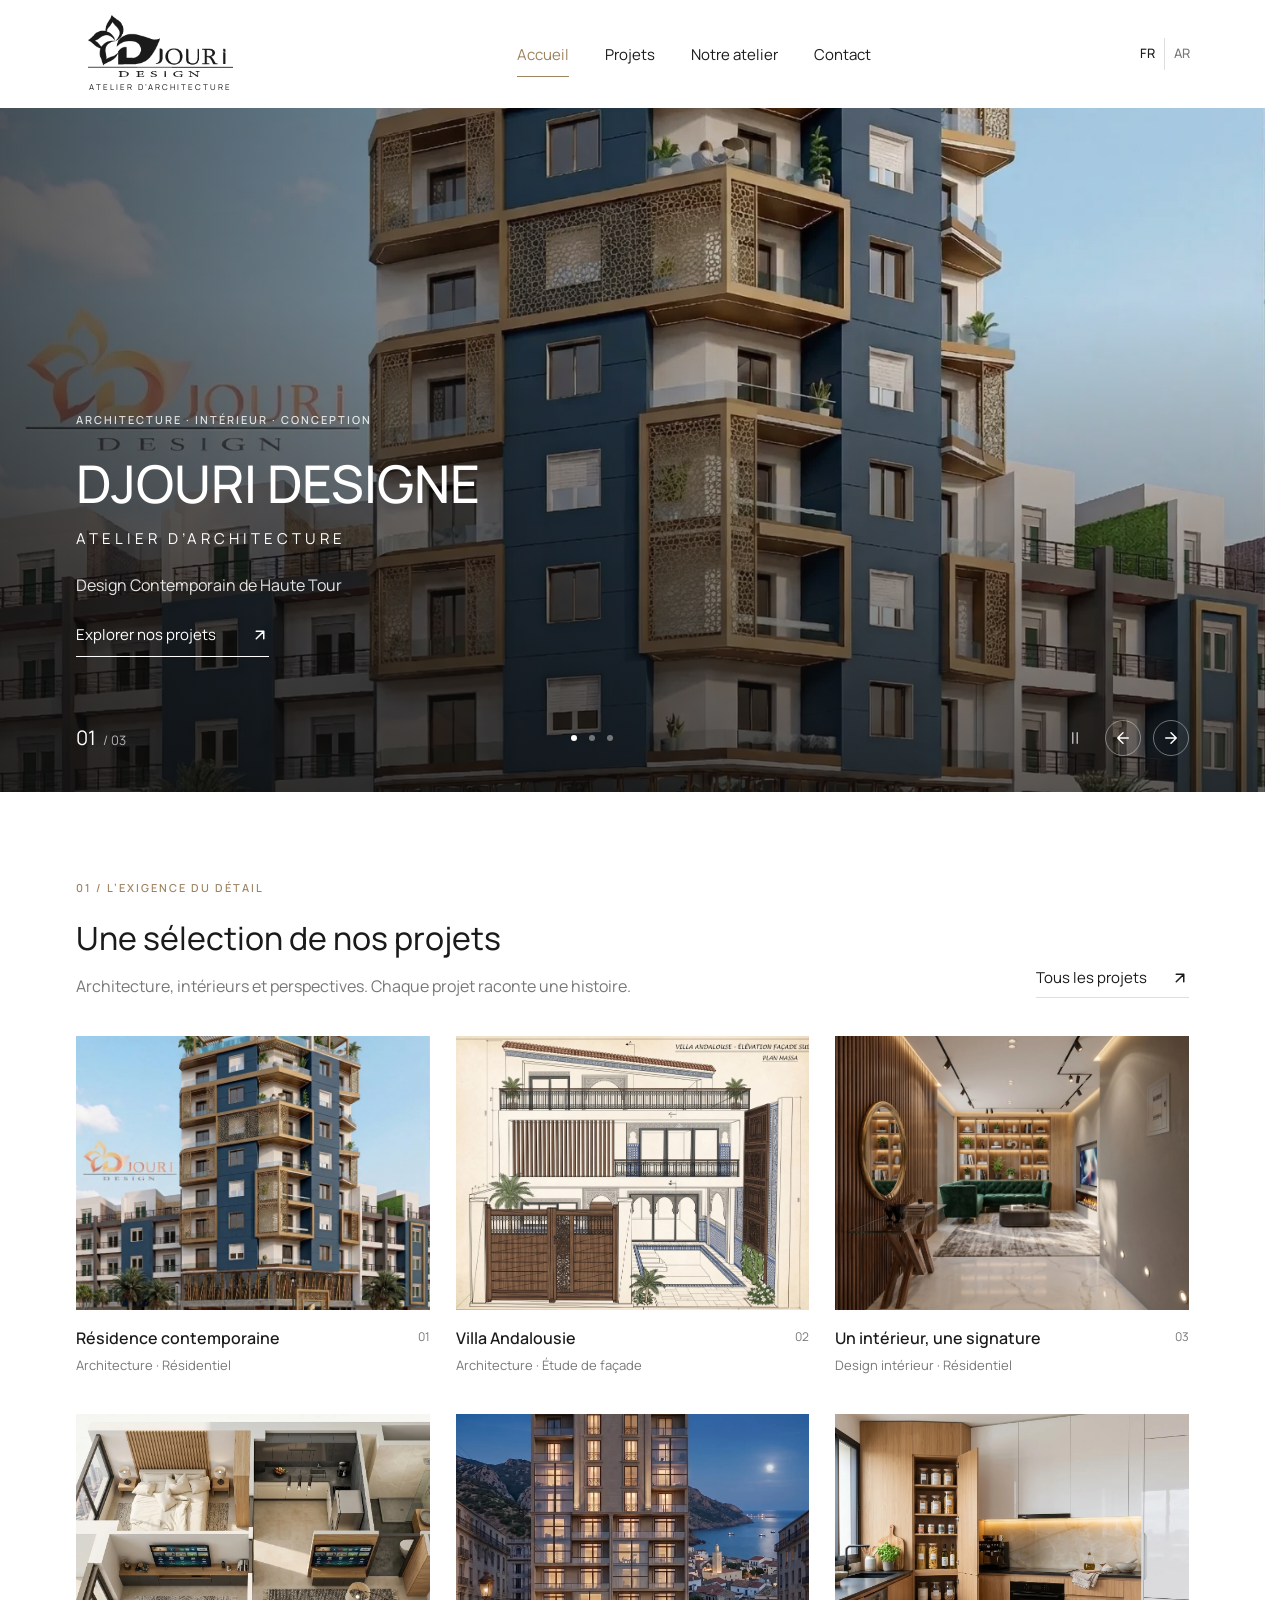
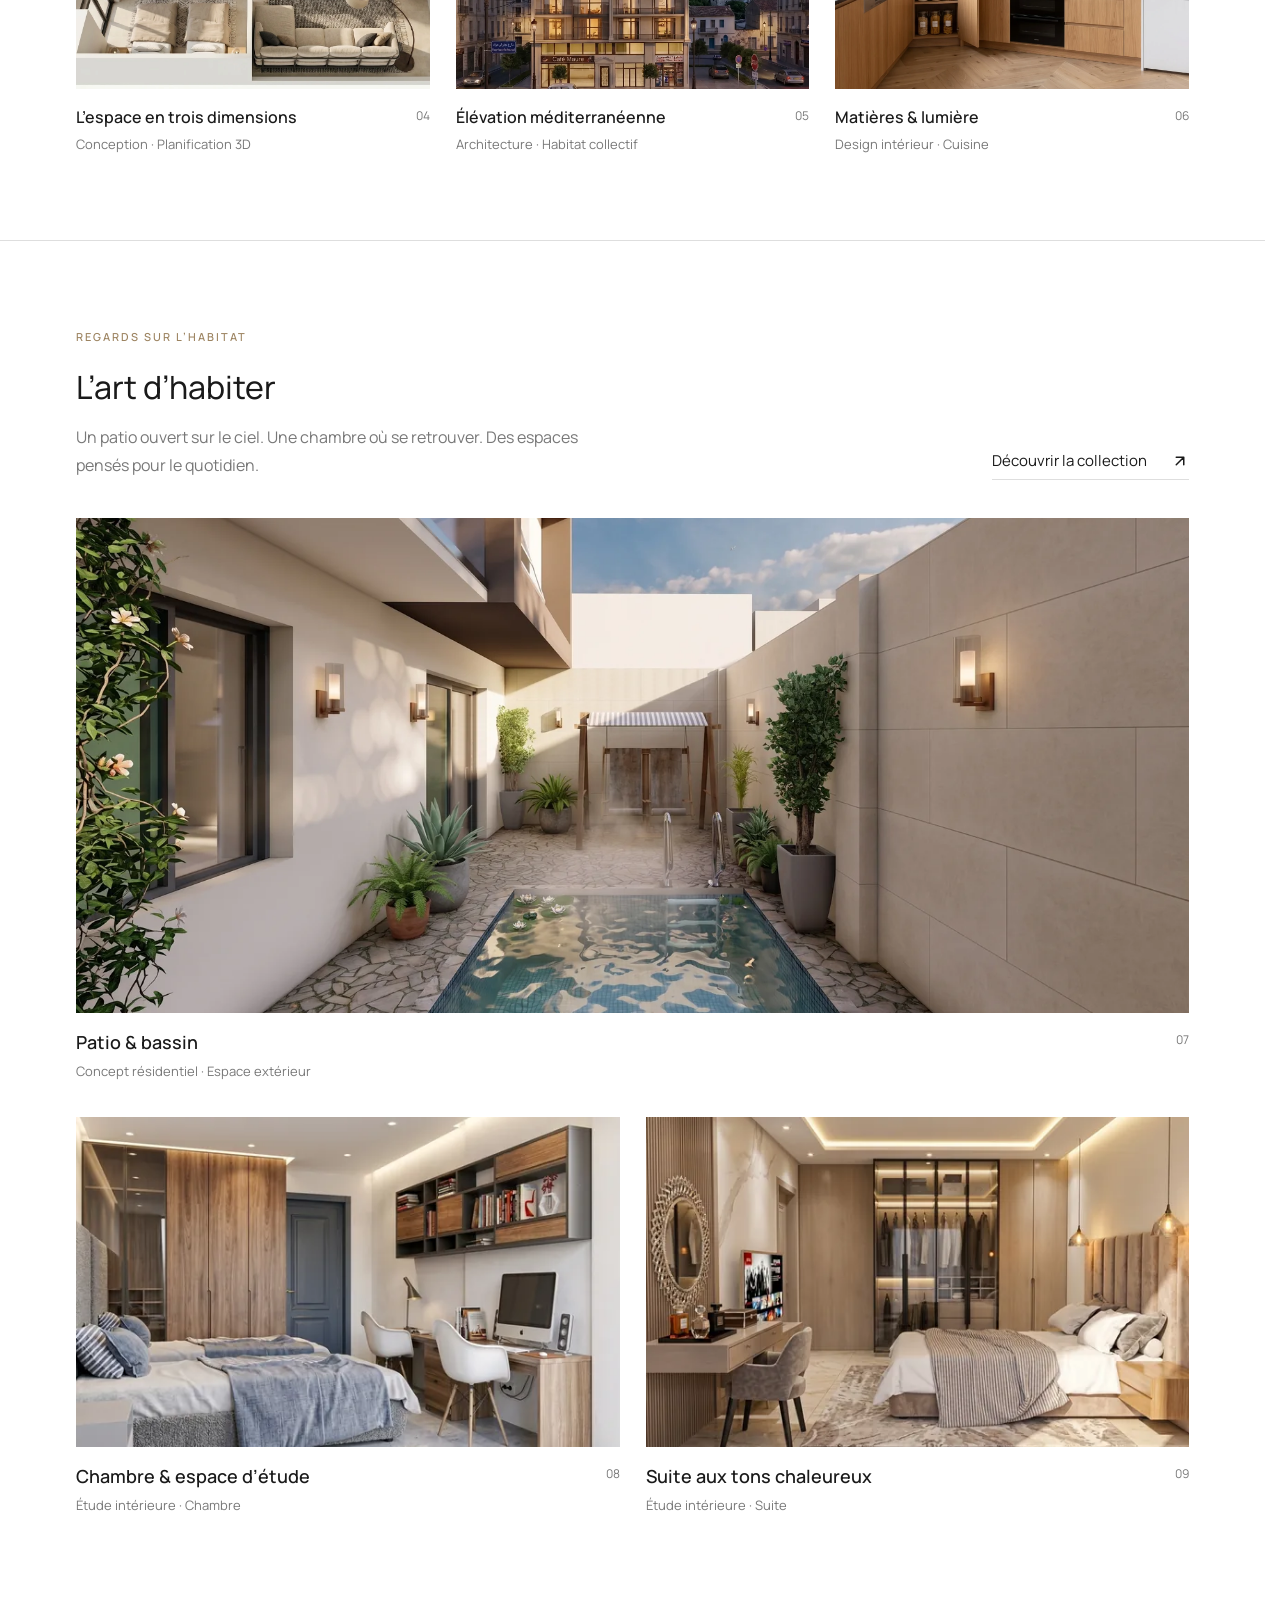
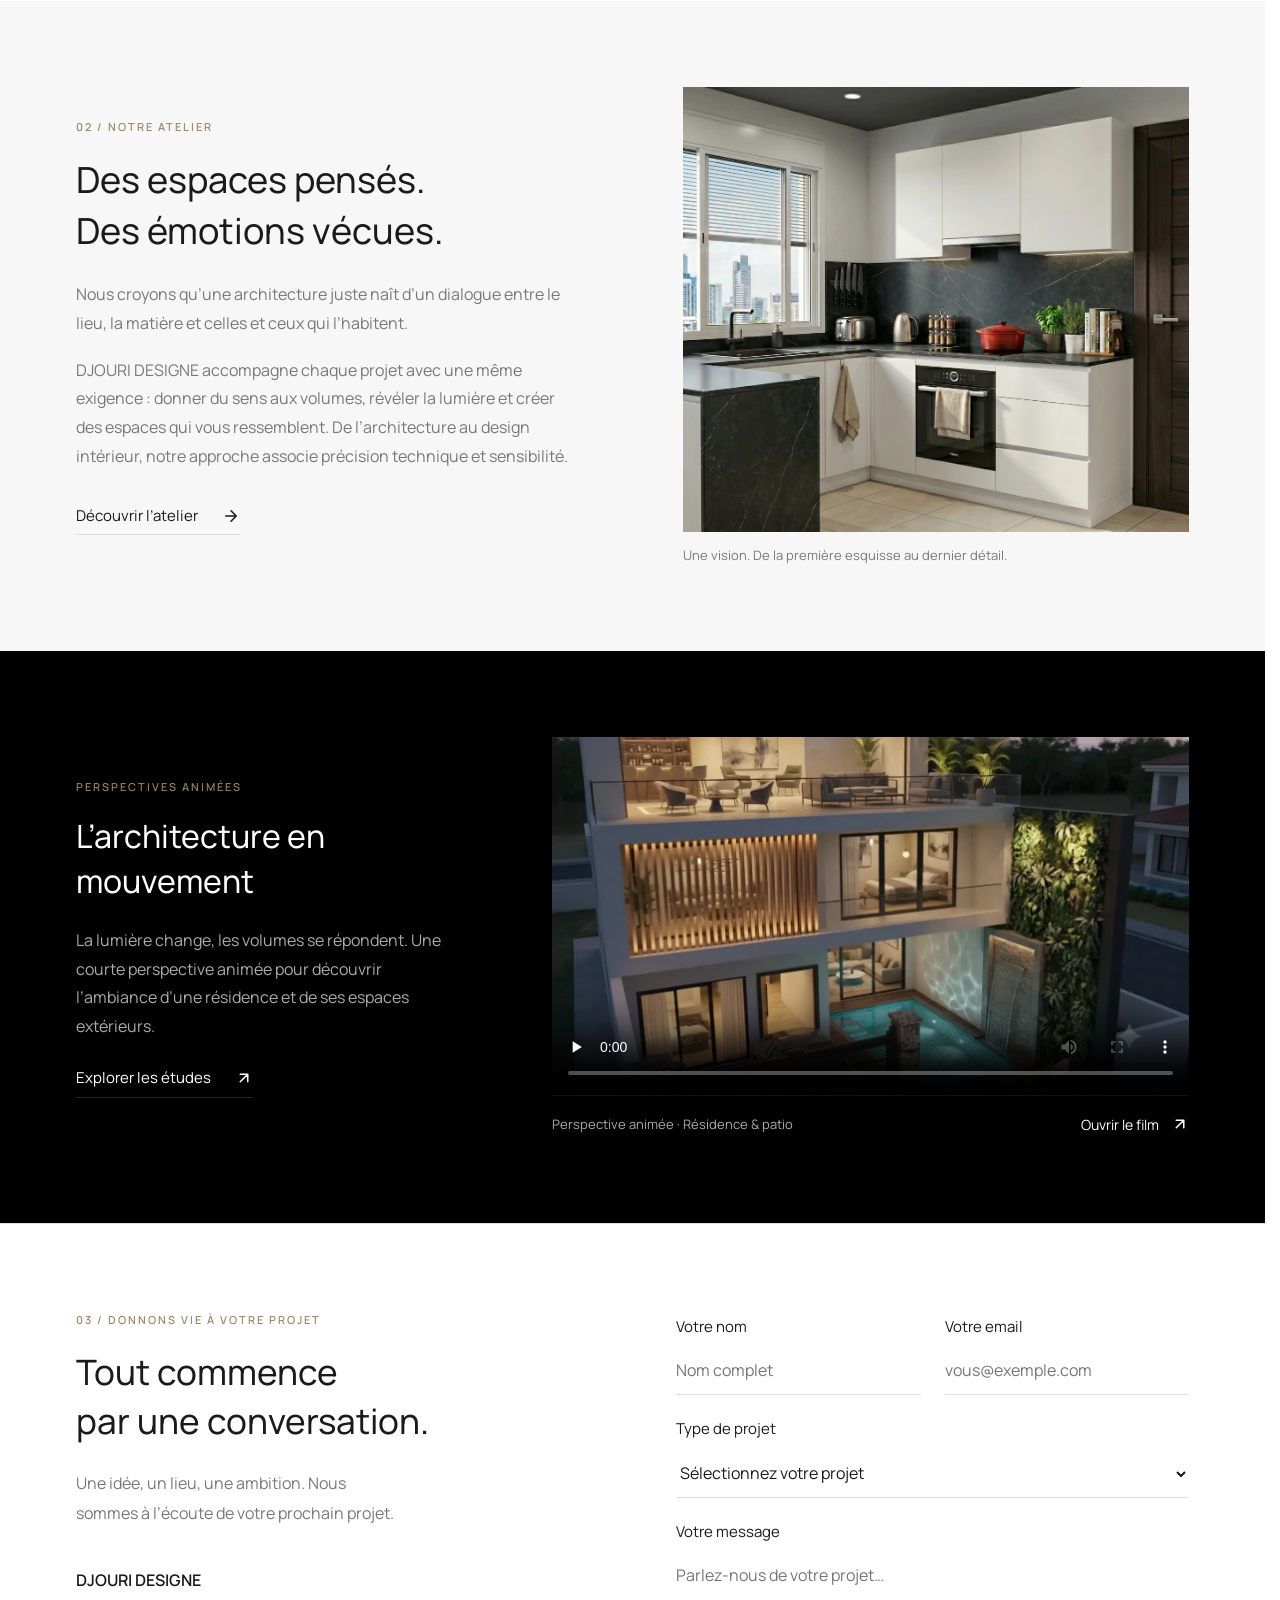
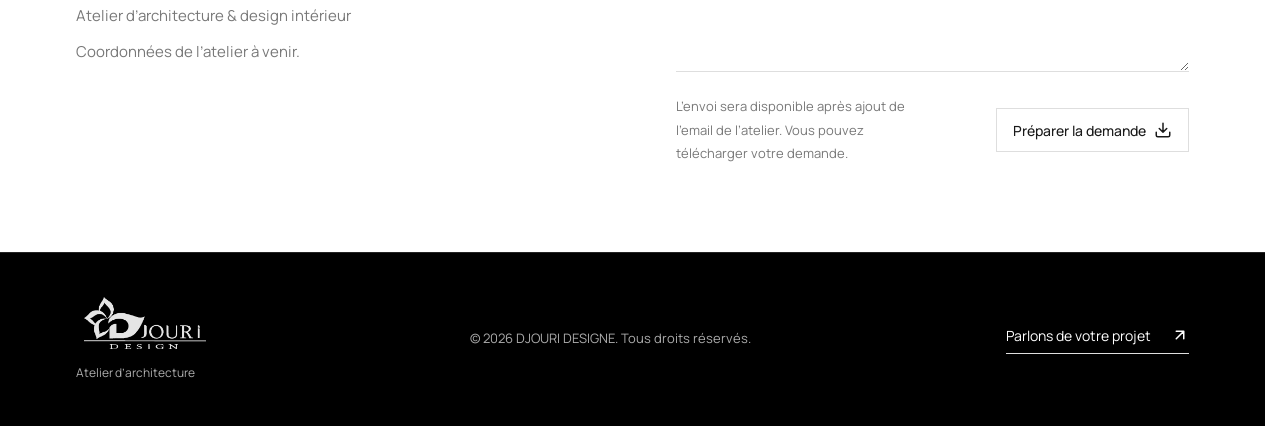
==== index.html @ 2ca0b98c "latest" ====
<!doctype html>
<html lang="fr" dir="ltr">
<head>
  <meta charset="utf-8">
  <meta name="viewport" content="width=device-width, initial-scale=1">
  <title data-fr="Architecture &amp; design intérieur — DJOURI DESIGNE" data-ar="العمارة والتصميم الداخلي — DJOURI DESIGNE">Architecture &amp; design intérieur — DJOURI DESIGNE</title>
  <meta name="description" content="DJOURI DESIGNE, atelier d’architecture et de design intérieur. Découvrez nos projets et notre vision de l’espace." data-content-fr="DJOURI DESIGNE, atelier d’architecture et de design intérieur. Découvrez nos projets et notre vision de l’espace." data-content-ar="مكتب ديجوري ديزاين للهندسة المعمارية والتصميم الداخلي. اكتشف مشاريعنا ورؤيتنا.">
  <meta property="og:site_name" content="DJOURI DESIGNE">
  <meta property="og:type" content="website">
  <meta property="og:title" content="Architecture &amp; design intérieur — DJOURI DESIGNE" data-content-fr="Architecture &amp; design intérieur — DJOURI DESIGNE" data-content-ar="العمارة والتصميم الداخلي — DJOURI DESIGNE">
  <meta property="og:description" content="DJOURI DESIGNE, atelier d’architecture et de design intérieur. Découvrez nos projets et notre vision de l’espace." data-content-fr="DJOURI DESIGNE, atelier d’architecture et de design intérieur. Découvrez nos projets et notre vision de l’espace." data-content-ar="مكتب ديجوري ديزاين للهندسة المعمارية والتصميم الداخلي. اكتشف مشاريعنا ورؤيتنا.">
  <meta name="twitter:card" content="summary_large_image">
  <meta name="twitter:title" content="Architecture &amp; design intérieur — DJOURI DESIGNE" data-content-fr="Architecture &amp; design intérieur — DJOURI DESIGNE" data-content-ar="العمارة والتصميم الداخلي — DJOURI DESIGNE">
  <meta name="twitter:description" content="DJOURI DESIGNE, atelier d’architecture et de design intérieur. Découvrez nos projets et notre vision de l’espace." data-content-fr="DJOURI DESIGNE, atelier d’architecture et de design intérieur. Découvrez nos projets et notre vision de l’espace." data-content-ar="مكتب ديجوري ديزاين للهندسة المعمارية والتصميم الداخلي. اكتشف مشاريعنا ورؤيتنا.">
  <link rel="icon" href="./assets/favicon.png" type="image/png">
  <link rel="stylesheet" href="https://fonts.googleapis.com/css2?family=Manrope:wght@400;450;500;550;600;650;700&amp;family=Noto+Sans+Arabic:wght@400;500;600&amp;display=swap">
  <link rel="stylesheet" href="./styles.css">
  <script src="./script.js" defer></script>
</head>
<body>
  <div class="site-shell">
    <a class="skip-link" href="#main"><span data-fr="Aller au contenu" data-ar="انتقل إلى المحتوى">Aller au contenu</span></a>
    <header class="site-header">
      <a class="brand" data-site-link href="./?lang=fr" aria-label="DJOURI DESIGNE">
        <img src="./assets/logo.png" alt="DJOURI DESIGNE" width="164" height="62">
        <span>ATELIER D’ARCHITECTURE</span>
      </a>
      <nav id="main-nav" class="main-nav" aria-label="Navigation principale" data-aria-label-fr="Navigation principale" data-aria-label-ar="التنقل الرئيسي">
        <a data-site-link href="./?lang=fr" aria-current="page" data-status="active"><span data-fr="Accueil" data-ar="الرئيسية">Accueil</span></a>
        <a data-site-link href="./projets/?lang=fr"><span data-fr="Projets" data-ar="المشاريع">Projets</span></a>
        <a data-site-link href="./atelier/?lang=fr"><span data-fr="Notre atelier" data-ar="مكتبنا">Notre atelier</span></a>
        <a data-site-link href="./contact/?lang=fr"><span data-fr="Contact" data-ar="اتصل بنا">Contact</span></a>
      </nav>
      <div class="header-actions">
        <div class="language-switch" aria-label="Langue" data-aria-label-fr="Langue" data-aria-label-ar="اللغة">
          <button class="language active" type="button" data-language="fr" aria-pressed="true" lang="fr">FR</button>
          <button class="language" type="button" data-language="ar" aria-pressed="false" lang="ar">AR</button>
        </div>
        <button class="mobile-menu icon-button" type="button" aria-controls="main-nav" aria-expanded="false" aria-label="Ouvrir le menu" data-aria-label-fr="Ouvrir le menu" data-aria-label-ar="فتح القائمة">
          <svg class="icon icon-menu" width="18" height="18" viewBox="0 0 24 24" fill="none" stroke="currentColor" stroke-width="2" stroke-linecap="round" stroke-linejoin="round" aria-hidden="true"><path d="M4 6h16M4 12h16M4 18h16"/></svg><svg class="icon icon-close" width="18" height="18" viewBox="0 0 24 24" fill="none" stroke="currentColor" stroke-width="2" stroke-linecap="round" stroke-linejoin="round" aria-hidden="true"><path d="m6 6 12 12M6 18 18 6"/></svg>
        </button>
      </div>
    </header>
    <main id="main" tabindex="-1">
      <section class="hero" aria-roledescription="carousel" aria-label="Projets à la une" data-aria-label-fr="Projets à la une" data-aria-label-ar="مشاريع مميزة">
        <div class="hero-slides">
          <img src="./assets/tower.webp" alt="Résidence contemporaine" data-alt-fr="Résidence contemporaine" data-alt-ar="إقامة معاصرة" class="hero-slide slide-0 visible" loading="eager" fetchpriority="high" aria-hidden="false">
          <img src="./assets/villa.webp" alt="Villa Andalousie" data-alt-fr="Villa Andalousie" data-alt-ar="فيلا أندلسية" class="hero-slide slide-1" loading="lazy" fetchpriority="auto" aria-hidden="true">
          <img src="./assets/plan.webp" alt="L’espace en trois dimensions" data-alt-fr="L’espace en trois dimensions" data-alt-ar="الفضاء في ثلاثة أبعاد" class="hero-slide slide-2" loading="lazy" fetchpriority="auto" aria-hidden="true">
        </div>
        <div class="hero-shade"></div>
        <div class="hero-copy">
          <span data-fr="ARCHITECTURE · INTÉRIEUR · CONCEPTION" data-ar="عمارة · تصميم داخلي · ابتكار" class="eyebrow">ARCHITECTURE · INTÉRIEUR · CONCEPTION</span>
          <h1>DJOURI DESIGNE<span>ATELIER D’ARCHITECTURE</span></h1>
          <p data-fr="Design Contemporain de Haute Tour" data-ar="تصميم برجي معاصر" class="hero-caption">Design Contemporain de Haute Tour</p>
          <a class="hero-link" data-site-link href="./projets/?lang=fr"><span data-fr="Explorer nos projets" data-ar="اكتشف مشاريعنا">Explorer nos projets</span><svg class="icon icon-up" width="18" height="18" viewBox="0 0 24 24" fill="none" stroke="currentColor" stroke-width="2" stroke-linecap="round" stroke-linejoin="round" aria-hidden="true"><path d="M7 17 17 7M7 7h10v10"/></svg></a>
        </div>
        <div class="hero-bottom">
          <span class="slide-counter"><span class="slide-number">01</span><span> / 03</span></span>
          <div class="slide-dots">
            <button type="button" class="slide-dot active" data-slide="0" aria-pressed="true" aria-label="Diapositive 1" data-aria-label-fr="Diapositive 1" data-aria-label-ar="الشريحة 1"></button>
            <button type="button" class="slide-dot" data-slide="1" aria-pressed="false" aria-label="Diapositive 2" data-aria-label-fr="Diapositive 2" data-aria-label-ar="الشريحة 2"></button>
            <button type="button" class="slide-dot" data-slide="2" aria-pressed="false" aria-label="Diapositive 3" data-aria-label-fr="Diapositive 3" data-aria-label-ar="الشريحة 3"></button>
          </div>
          <div class="slide-arrows">
            <button class="icon-button" type="button" data-pause-carousel aria-pressed="false" aria-label="Mettre en pause" data-aria-label-fr="Mettre en pause" data-aria-label-ar="إيقاف العرض"><svg class="icon icon-pause" width="18" height="18" viewBox="0 0 24 24" fill="none" stroke="currentColor" stroke-width="2" stroke-linecap="round" stroke-linejoin="round" aria-hidden="true"><path d="M9 5v14M15 5v14"/></svg><svg class="icon icon-play" width="18" height="18" viewBox="0 0 24 24" fill="none" stroke="currentColor" stroke-width="2" stroke-linecap="round" stroke-linejoin="round" aria-hidden="true"><path d="m8 5 11 7-11 7Z"/></svg></button>
            <button type="button" class="icon-button" aria-label="Diapositive précédente" data-aria-label-fr="Diapositive précédente" data-aria-label-ar="الشريحة السابقة" data-slide-step="-1"><svg class="icon icon-left" width="18" height="18" viewBox="0 0 24 24" fill="none" stroke="currentColor" stroke-width="2" stroke-linecap="round" stroke-linejoin="round" aria-hidden="true"><path d="m12 19-7-7 7-7M5 12h14"/></svg></button>
            <button type="button" class="icon-button" aria-label="Diapositive suivante" data-aria-label-fr="Diapositive suivante" data-aria-label-ar="الشريحة التالية" data-slide-step="1"><svg class="icon icon-right" width="18" height="18" viewBox="0 0 24 24" fill="none" stroke="currentColor" stroke-width="2" stroke-linecap="round" stroke-linejoin="round" aria-hidden="true"><path d="m12 5 7 7-7 7M5 12h14"/></svg></button>
          </div>
        </div>
      </section>
      <section class="portfolio-section section-wrap">
        <div class="section-heading">
          <div>
            <span data-fr="01 / L’EXIGENCE DU DÉTAIL" data-ar="01 / الدقة في التفاصيل" class="eyebrow">01 / L’EXIGENCE DU DÉTAIL</span>
            <h2 data-fr="Une sélection de nos projets" data-ar="مجموعة مختارة من مشاريعنا">Une sélection de nos projets</h2>
            <p data-fr="Architecture, intérieurs et perspectives. Chaque projet raconte une histoire." data-ar="عمارة وتصميم داخلي ورؤى. كل مشروع يروي قصة.">Architecture, intérieurs et perspectives. Chaque projet raconte une histoire.</p>
          </div>
          <a class="text-link" data-site-link href="./projets/?lang=fr"><span data-fr="Tous les projets" data-ar="كل المشاريع">Tous les projets</span><svg class="icon icon-up" width="18" height="18" viewBox="0 0 24 24" fill="none" stroke="currentColor" stroke-width="2" stroke-linecap="round" stroke-linejoin="round" aria-hidden="true"><path d="M7 17 17 7M7 7h10v10"/></svg></a>
        </div>
        <div class="project-grid">
          <article class="project-item" data-type="architecture" data-project="0">
            <button type="button" class="project-image" aria-label="Voir le projet : Résidence contemporaine" data-aria-label-fr="Voir le projet : Résidence contemporaine" data-aria-label-ar="عرض المشروع: إقامة معاصرة">
              <img src="./assets/tower.webp" alt="Résidence contemporaine" data-alt-fr="Résidence contemporaine" data-alt-ar="إقامة معاصرة" loading="lazy">
              <span class="project-open"><svg class="icon icon-up" width="18" height="18" viewBox="0 0 24 24" fill="none" stroke="currentColor" stroke-width="2" stroke-linecap="round" stroke-linejoin="round" aria-hidden="true"><path d="M7 17 17 7M7 7h10v10"/></svg></span>
            </button>
            <div class="project-label">
              <div><h3 data-fr="Résidence contemporaine" data-ar="إقامة معاصرة">Résidence contemporaine</h3><p data-fr="Architecture · Résidentiel" data-ar="عمارة · سكني">Architecture · Résidentiel</p></div><span>01</span>
            </div>
          </article>
          <article class="project-item" data-type="architecture" data-project="1">
            <button type="button" class="project-image" aria-label="Voir le projet : Villa Andalousie" data-aria-label-fr="Voir le projet : Villa Andalousie" data-aria-label-ar="عرض المشروع: فيلا أندلسية">
              <img src="./assets/villa.webp" alt="Villa Andalousie" data-alt-fr="Villa Andalousie" data-alt-ar="فيلا أندلسية" loading="lazy">
              <span class="project-open"><svg class="icon icon-up" width="18" height="18" viewBox="0 0 24 24" fill="none" stroke="currentColor" stroke-width="2" stroke-linecap="round" stroke-linejoin="round" aria-hidden="true"><path d="M7 17 17 7M7 7h10v10"/></svg></span>
            </button>
            <div class="project-label">
              <div><h3 data-fr="Villa Andalousie" data-ar="فيلا أندلسية">Villa Andalousie</h3><p data-fr="Architecture · Étude de façade" data-ar="عمارة · دراسة الواجهة">Architecture · Étude de façade</p></div><span>02</span>
            </div>
          </article>
          <article class="project-item" data-type="interior" data-project="2">
            <button type="button" class="project-image" aria-label="Voir le projet : Un intérieur, une signature" data-aria-label-fr="Voir le projet : Un intérieur, une signature" data-aria-label-ar="عرض المشروع: تصميم داخلي مميز">
              <img src="./assets/living.webp" alt="Un intérieur, une signature" data-alt-fr="Un intérieur, une signature" data-alt-ar="تصميم داخلي مميز" loading="lazy">
              <span class="project-open"><svg class="icon icon-up" width="18" height="18" viewBox="0 0 24 24" fill="none" stroke="currentColor" stroke-width="2" stroke-linecap="round" stroke-linejoin="round" aria-hidden="true"><path d="M7 17 17 7M7 7h10v10"/></svg></span>
            </button>
            <div class="project-label">
              <div><h3 data-fr="Un intérieur, une signature" data-ar="تصميم داخلي مميز">Un intérieur, une signature</h3><p data-fr="Design intérieur · Résidentiel" data-ar="تصميم داخلي · سكني">Design intérieur · Résidentiel</p></div><span>03</span>
            </div>
          </article>
          <article class="project-item" data-type="plans" data-project="3">
            <button type="button" class="project-image" aria-label="Voir le projet : L’espace en trois dimensions" data-aria-label-fr="Voir le projet : L’espace en trois dimensions" data-aria-label-ar="عرض المشروع: الفضاء في ثلاثة أبعاد">
              <img src="./assets/plan.webp" alt="L’espace en trois dimensions" data-alt-fr="L’espace en trois dimensions" data-alt-ar="الفضاء في ثلاثة أبعاد" loading="lazy">
              <span class="project-open"><svg class="icon icon-up" width="18" height="18" viewBox="0 0 24 24" fill="none" stroke="currentColor" stroke-width="2" stroke-linecap="round" stroke-linejoin="round" aria-hidden="true"><path d="M7 17 17 7M7 7h10v10"/></svg></span>
            </button>
            <div class="project-label">
              <div><h3 data-fr="L’espace en trois dimensions" data-ar="الفضاء في ثلاثة أبعاد">L’espace en trois dimensions</h3><p data-fr="Conception · Planification 3D" data-ar="تصميم · تخطيط ثلاثي الأبعاد">Conception · Planification 3D</p></div><span>04</span>
            </div>
          </article>
          <article class="project-item" data-type="architecture" data-project="4">
            <button type="button" class="project-image" aria-label="Voir le projet : Élévation méditerranéenne" data-aria-label-fr="Voir le projet : Élévation méditerranéenne" data-aria-label-ar="عرض المشروع: عمارة متوسطية">
              <img src="./assets/coastal.webp" alt="Élévation méditerranéenne" data-alt-fr="Élévation méditerranéenne" data-alt-ar="عمارة متوسطية" loading="lazy">
              <span class="project-open"><svg class="icon icon-up" width="18" height="18" viewBox="0 0 24 24" fill="none" stroke="currentColor" stroke-width="2" stroke-linecap="round" stroke-linejoin="round" aria-hidden="true"><path d="M7 17 17 7M7 7h10v10"/></svg></span>
            </button>
            <div class="project-label">
              <div><h3 data-fr="Élévation méditerranéenne" data-ar="عمارة متوسطية">Élévation méditerranéenne</h3><p data-fr="Architecture · Habitat collectif" data-ar="عمارة · سكن جماعي">Architecture · Habitat collectif</p></div><span>05</span>
            </div>
          </article>
          <article class="project-item" data-type="interior" data-project="5">
            <button type="button" class="project-image" aria-label="Voir le projet : Matières &amp; lumière" data-aria-label-fr="Voir le projet : Matières &amp; lumière" data-aria-label-ar="عرض المشروع: مواد وإضاءة">
              <img src="./assets/kitchen.webp" alt="Matières &amp; lumière" data-alt-fr="Matières &amp; lumière" data-alt-ar="مواد وإضاءة" loading="lazy">
              <span class="project-open"><svg class="icon icon-up" width="18" height="18" viewBox="0 0 24 24" fill="none" stroke="currentColor" stroke-width="2" stroke-linecap="round" stroke-linejoin="round" aria-hidden="true"><path d="M7 17 17 7M7 7h10v10"/></svg></span>
            </button>
            <div class="project-label">
              <div><h3 data-fr="Matières &amp; lumière" data-ar="مواد وإضاءة">Matières &amp; lumière</h3><p data-fr="Design intérieur · Cuisine" data-ar="تصميم داخلي · مطبخ">Design intérieur · Cuisine</p></div><span>06</span>
            </div>
          </article>
        </div>
      </section>
      <section class="spaces-section section-wrap" aria-labelledby="spaces-heading">
        <div class="section-heading">
          <div>
            <span data-fr="REGARDS SUR L’HABITAT" data-ar="رؤى حول السكن" class="eyebrow">REGARDS SUR L’HABITAT</span>
            <h2 data-fr="L’art d’habiter" data-ar="فن السكن" id="spaces-heading">L’art d’habiter</h2>
            <p data-fr="Un patio ouvert sur le ciel. Une chambre où se retrouver. Des espaces pensés pour le quotidien." data-ar="فناء مفتوح على السماء. غرفة تمنح الهدوء. فضاءات مدروسة للحياة اليومية.">Un patio ouvert sur le ciel. Une chambre où se retrouver. Des espaces pensés pour le quotidien.</p>
          </div>
          <a class="text-link" data-site-link href="./projets/?lang=fr"><span data-fr="Découvrir la collection" data-ar="اكتشف المجموعة">Découvrir la collection</span><svg class="icon icon-up" width="18" height="18" viewBox="0 0 24 24" fill="none" stroke="currentColor" stroke-width="2" stroke-linecap="round" stroke-linejoin="round" aria-hidden="true"><path d="M7 17 17 7M7 7h10v10"/></svg></a>
        </div>
        <div class="spaces-grid">
          <article class="project-item" data-type="architecture" data-project="6">
            <button type="button" class="project-image" aria-label="Voir le projet : Patio &amp; bassin" data-aria-label-fr="Voir le projet : Patio &amp; bassin" data-aria-label-ar="عرض المشروع: فناء وحوض مائي">
              <img src="./assets/courtyard-pool.webp" srcset="./assets/courtyard-pool-thumb.webp 640w, ./assets/courtyard-pool.webp 1600w" sizes="88vw" width="1600" height="900" alt="Patio &amp; bassin" data-alt-fr="Patio &amp; bassin" data-alt-ar="فناء وحوض مائي" loading="lazy" decoding="async">
              <span class="project-open"><svg class="icon icon-up" width="18" height="18" viewBox="0 0 24 24" fill="none" stroke="currentColor" stroke-width="2" stroke-linecap="round" stroke-linejoin="round" aria-hidden="true"><path d="M7 17 17 7M7 7h10v10"/></svg></span>
            </button>
            <div class="project-label">
              <div><h3 data-fr="Patio &amp; bassin" data-ar="فناء وحوض مائي">Patio &amp; bassin</h3><p data-fr="Concept résidentiel · Espace extérieur" data-ar="تصور سكني · فضاء خارجي">Concept résidentiel · Espace extérieur</p></div><span>07</span>
            </div>
          </article>
          <article class="project-item" data-type="interior" data-project="7">
            <button type="button" class="project-image" aria-label="Voir le projet : Chambre &amp; espace d’étude" data-aria-label-fr="Voir le projet : Chambre &amp; espace d’étude" data-aria-label-ar="عرض المشروع: غرفة نوم وركن للدراسة">
              <img src="./assets/study-bedroom.webp" srcset="./assets/study-bedroom-thumb.webp 640w, ./assets/study-bedroom.webp 1600w" sizes="(max-width: 480px) 88vw, 44vw" width="1600" height="893" alt="Chambre &amp; espace d’étude" data-alt-fr="Chambre &amp; espace d’étude" data-alt-ar="غرفة نوم وركن للدراسة" loading="lazy" decoding="async">
              <span class="project-open"><svg class="icon icon-up" width="18" height="18" viewBox="0 0 24 24" fill="none" stroke="currentColor" stroke-width="2" stroke-linecap="round" stroke-linejoin="round" aria-hidden="true"><path d="M7 17 17 7M7 7h10v10"/></svg></span>
            </button>
            <div class="project-label">
              <div><h3 data-fr="Chambre &amp; espace d’étude" data-ar="غرفة نوم وركن للدراسة">Chambre &amp; espace d’étude</h3><p data-fr="Étude intérieure · Chambre" data-ar="دراسة داخلية · غرفة نوم">Étude intérieure · Chambre</p></div><span>08</span>
            </div>
          </article>
          <article class="project-item" data-type="interior" data-project="8">
            <button type="button" class="project-image" aria-label="Voir le projet : Suite aux tons chaleureux" data-aria-label-fr="Voir le projet : Suite aux tons chaleureux" data-aria-label-ar="عرض المشروع: جناح بألوان دافئة">
              <img src="./assets/warm-suite.webp" srcset="./assets/warm-suite-thumb.webp 640w, ./assets/warm-suite.webp 1600w" sizes="(max-width: 480px) 88vw, 44vw" width="1600" height="893" alt="Suite aux tons chaleureux" data-alt-fr="Suite aux tons chaleureux" data-alt-ar="جناح بألوان دافئة" loading="lazy" decoding="async">
              <span class="project-open"><svg class="icon icon-up" width="18" height="18" viewBox="0 0 24 24" fill="none" stroke="currentColor" stroke-width="2" stroke-linecap="round" stroke-linejoin="round" aria-hidden="true"><path d="M7 17 17 7M7 7h10v10"/></svg></span>
            </button>
            <div class="project-label">
              <div><h3 data-fr="Suite aux tons chaleureux" data-ar="جناح بألوان دافئة">Suite aux tons chaleureux</h3><p data-fr="Étude intérieure · Suite" data-ar="دراسة داخلية · جناح">Étude intérieure · Suite</p></div><span>09</span>
            </div>
          </article>
        </div>
      </section>
      <section class="studio-section section-wrap">
        <div class="studio-copy">
          <span data-fr="02 / NOTRE ATELIER" data-ar="02 / مكتبنا" class="eyebrow">02 / NOTRE ATELIER</span>
          <h2 data-fr="Des espaces pensés.
Des émotions vécues." data-ar="فضاءات مدروسة.
تجارب ملموسة.">Des espaces pensés.
Des émotions vécues.</h2>
          <p data-fr="Nous croyons qu’une architecture juste naît d’un dialogue entre le lieu, la matière et celles et ceux qui l’habitent." data-ar="نؤمن بأن العمارة المتوازنة تنشأ من حوار بين المكان والمادة ومن يعيشون فيه.">Nous croyons qu’une architecture juste naît d’un dialogue entre le lieu, la matière et celles et ceux qui l’habitent.</p>
          <p data-fr="DJOURI DESIGNE accompagne chaque projet avec une même exigence : donner du sens aux volumes, révéler la lumière et créer des espaces qui vous ressemblent. De l’architecture au design intérieur, notre approche associe précision technique et sensibilité." data-ar="يرافق ديجوري ديزاين كل مشروع بنفس الالتزام: إعطاء معنى للأحجام وإبراز الضوء وابتكار فضاءات تعكس شخصيتكم. نجمع بين الدقة التقنية والحس الإبداعي في العمارة والتصميم الداخلي.">DJOURI DESIGNE accompagne chaque projet avec une même exigence : donner du sens aux volumes, révéler la lumière et créer des espaces qui vous ressemblent. De l’architecture au design intérieur, notre approche associe précision technique et sensibilité.</p>
          <a class="text-link" data-site-link href="./atelier/?lang=fr"><span data-fr="Découvrir l’atelier" data-ar="اكتشف مكتبنا">Découvrir l’atelier</span><svg class="icon icon-right" width="18" height="18" viewBox="0 0 24 24" fill="none" stroke="currentColor" stroke-width="2" stroke-linecap="round" stroke-linejoin="round" aria-hidden="true"><path d="m12 5 7 7-7 7M5 12h14"/></svg></a>
        </div>
        <div class="studio-visual">
          <img src="./assets/interior.webp" loading="lazy" alt="Étude d’un intérieur aux lignes précises" data-alt-fr="Étude d’un intérieur aux lignes précises" data-alt-ar="دراسة تصميم داخلي بخطوط دقيقة">
          <span data-fr="Une vision. De la première esquisse au dernier détail." data-ar="رؤية واحدة. من أول رسم إلى أدق التفاصيل.">Une vision. De la première esquisse au dernier détail.</span>
        </div>
      </section>
      <section class="film-section section-wrap" aria-labelledby="film-heading">
        <div class="film-copy">
          <span data-fr="PERSPECTIVES ANIMÉES" data-ar="مناظير متحركة" class="eyebrow">PERSPECTIVES ANIMÉES</span>
          <h2 data-fr="L’architecture en mouvement" data-ar="العمارة في حركة" id="film-heading">L’architecture en mouvement</h2>
          <p data-fr="La lumière change, les volumes se répondent. Une courte perspective animée pour découvrir l’ambiance d’une résidence et de ses espaces extérieurs." data-ar="يتغير الضوء وتتحاور الأحجام. منظور متحرك قصير لاكتشاف أجواء إقامة وفضاءاتها الخارجية.">La lumière change, les volumes se répondent. Une courte perspective animée pour découvrir l’ambiance d’une résidence et de ses espaces extérieurs.</p>
          <a class="text-link" data-site-link href="./projets/?lang=fr"><span data-fr="Explorer les études" data-ar="اكتشف الدراسات">Explorer les études</span><svg class="icon icon-up" width="18" height="18" viewBox="0 0 24 24" fill="none" stroke="currentColor" stroke-width="2" stroke-linecap="round" stroke-linejoin="round" aria-hidden="true"><path d="M7 17 17 7M7 7h10v10"/></svg></a>
        </div>
        <figure class="film-visual">
          <video controls playsinline preload="none" poster="./assets/residence-film-poster.webp" width="1280" height="720" aria-label="Perspective animée d’une résidence et de son patio" data-aria-label-fr="Perspective animée d’une résidence et de son patio" data-aria-label-ar="منظور متحرك لإقامة وفنائها">
            <source src="./assets/residence-film.mp4" type="video/mp4">
            <span data-fr="Votre navigateur ne peut pas lire cette vidéo." data-ar="متصفحك لا يدعم تشغيل هذا الفيديو.">Votre navigateur ne peut pas lire cette vidéo.</span>
          </video>
          <figcaption><span data-fr="Perspective animée · Résidence &amp; patio" data-ar="منظور متحرك · إقامة وفناء">Perspective animée · Résidence &amp; patio</span><a href="./assets/residence-film.mp4" aria-label="Ouvrir le film dans un nouvel onglet" data-aria-label-fr="Ouvrir le film dans un nouvel onglet" data-aria-label-ar="افتح الفيلم في علامة تبويب جديدة" target="_blank" rel="noopener"><span data-fr="Ouvrir le film" data-ar="افتح الفيلم">Ouvrir le film</span><svg class="icon icon-up" width="18" height="18" viewBox="0 0 24 24" fill="none" stroke="currentColor" stroke-width="2" stroke-linecap="round" stroke-linejoin="round" aria-hidden="true"><path d="M7 17 17 7M7 7h10v10"/></svg></a></figcaption>
        </figure>
      </section>
      <section class="contact-section section-wrap">
        <div>
          <span data-fr="03 / DONNONS VIE À VOTRE PROJET" data-ar="03 / لنمنح مشروعك الحياة" class="eyebrow">03 / DONNONS VIE À VOTRE PROJET</span>
          <h2 data-fr="Tout commence
par une conversation." data-ar="كل شيء يبدأ
بمحادثة.">Tout commence
par une conversation.</h2>
          <p data-fr="Une idée, un lieu, une ambition. Nous sommes à l’écoute de votre prochain projet." data-ar="فكرة، مكان، طموح. نحن هنا للاستماع إلى مشروعكم القادم." class="contact-intro">Une idée, un lieu, une ambition. Nous sommes à l’écoute de votre prochain projet.</p>
          <div class="contact-details">
            <span>DJOURI DESIGNE</span>
            <p data-fr="Atelier d’architecture &amp; design intérieur" data-ar="مكتب العمارة والتصميم الداخلي">Atelier d’architecture &amp; design intérieur</p>
            <p data-fr="Coordonnées de l’atelier à venir." data-ar="ستتوفر بيانات التواصل قريبًا.">Coordonnées de l’atelier à venir.</p>
          </div>
        </div>
        <form class="inquiry-form">
          <noscript><p>Activez JavaScript pour télécharger votre demande. Aucun message ne sera envoyé.</p></noscript>
          <div class="form-row">
            <label><span data-fr="Votre nom" data-ar="الاسم">Votre nom</span><input name="Nom" required autocomplete="name" placeholder="Nom complet" data-placeholder-fr="Nom complet" data-placeholder-ar="الاسم الكامل"></label>
            <label><span data-fr="Votre email" data-ar="البريد الإلكتروني">Votre email</span><input type="email" name="Email" required autocomplete="email" placeholder="vous@exemple.com"></label>
          </div>
          <label><span data-fr="Type de projet" data-ar="نوع المشروع">Type de projet</span>
            <select name="Projet" required>
              <option data-fr="Sélectionnez votre projet" data-ar="اختر نوع المشروع" value="" disabled selected>Sélectionnez votre projet</option>
              <option data-fr="Architecture résidentielle" data-ar="عمارة سكنية" value="Architecture résidentielle">Architecture résidentielle</option><option data-fr="Design intérieur" data-ar="تصميم داخلي" value="Design intérieur">Design intérieur</option><option data-fr="Études &amp; plans 3D" data-ar="دراسات ومخططات ثلاثية الأبعاد" value="Études & plans 3D">Études &amp; plans 3D</option><option data-fr="Autre projet" data-ar="مشروع آخر" value="Autre projet">Autre projet</option>
            </select>
          </label>
          <label><span data-fr="Votre message" data-ar="الرسالة">Votre message</span><textarea name="Message" required rows="4" placeholder="Parlez-nous de votre projet…" data-placeholder-fr="Parlez-nous de votre projet…" data-placeholder-ar="حدثنا عن مشروعك…"></textarea></label>
          <div class="form-submit">
            <p data-fr="L’envoi sera disponible après ajout de l’email de l’atelier. Vous pouvez télécharger votre demande." data-ar="سيكون الإرسال متاحًا بعد إضافة بريد المكتب. يمكنك تنزيل طلبك.">L’envoi sera disponible après ajout de l’email de l’atelier. Vous pouvez télécharger votre demande.</p>
            <button type="submit" class="inquiry-submit" disabled><span data-fr="Préparer la demande" data-ar="إعداد الطلب">Préparer la demande</span><svg class="icon icon-download" width="18" height="18" viewBox="0 0 24 24" fill="none" stroke="currentColor" stroke-width="2" stroke-linecap="round" stroke-linejoin="round" aria-hidden="true"><path d="M21 15v4a2 2 0 0 1-2 2H5a2 2 0 0 1-2-2v-4M7 10l5 5 5-5M12 15V3"/></svg></button>
          </div>
          <p data-fr="Votre demande a été téléchargée. Aucun message n’a été envoyé." data-ar="تم تنزيل طلبك. لم يتم إرسال أي رسالة." role="status" hidden>Votre demande a été téléchargée. Aucun message n’a été envoyé.</p>
        </form>
      </section>
    </main>
    <footer class="site-footer">
      <div class="footer-brand">
        <img class="footer-logo" src="./assets/logo.png" alt="DJOURI DESIGNE" width="138" height="52" loading="lazy">
        <span data-fr="Atelier d’architecture" data-ar="مكتب الهندسة المعمارية">Atelier d’architecture</span>
      </div>
      <p data-fr="© 2026 DJOURI DESIGNE. Tous droits réservés." data-ar="© 2026 ديجوري ديزاين. جميع الحقوق محفوظة.">© 2026 DJOURI DESIGNE. Tous droits réservés.</p>
      <a class="text-link" data-site-link href="./contact/?lang=fr"><span data-fr="Parlons de votre projet" data-ar="لنتحدث عن مشروعك">Parlons de votre projet</span><svg class="icon icon-up" width="18" height="18" viewBox="0 0 24 24" fill="none" stroke="currentColor" stroke-width="2" stroke-linecap="round" stroke-linejoin="round" aria-hidden="true"><path d="M7 17 17 7M7 7h10v10"/></svg></a>
    </footer>
  </div>
  <dialog class="lightbox" aria-labelledby="project-title" aria-describedby="project-caption">
      <h2 id="project-title"></h2>
      <p id="project-caption"></p>
      <img class="lightbox-image" alt="">
      <div class="lightbox-controls">
        <button type="button" class="icon-button" aria-label="Projet précédent" data-aria-label-fr="Projet précédent" data-aria-label-ar="المشروع السابق" data-project-step="-1"><svg class="icon icon-left" width="18" height="18" viewBox="0 0 24 24" fill="none" stroke="currentColor" stroke-width="2" stroke-linecap="round" stroke-linejoin="round" aria-hidden="true"><path d="m12 19-7-7 7-7M5 12h14"/></svg></button>
        <span class="lightbox-counter"></span>
        <button type="button" class="icon-button" aria-label="Projet suivant" data-aria-label-fr="Projet suivant" data-aria-label-ar="المشروع التالي" data-project-step="1"><svg class="icon icon-right" width="18" height="18" viewBox="0 0 24 24" fill="none" stroke="currentColor" stroke-width="2" stroke-linecap="round" stroke-linejoin="round" aria-hidden="true"><path d="m12 5 7 7-7 7M5 12h14"/></svg></button>
      </div>
      <button type="button" class="icon-button" aria-label="Fermer le projet" data-aria-label-fr="Fermer le projet" data-aria-label-ar="إغلاق المشروع" data-close-lightbox autofocus><svg class="icon icon-close" width="18" height="18" viewBox="0 0 24 24" fill="none" stroke="currentColor" stroke-width="2" stroke-linecap="round" stroke-linejoin="round" aria-hidden="true"><path d="m6 6 12 12M6 18 18 6"/></svg></button>
    </dialog>
</body>
</html>
---- styles.css ----
/* Ordinary CSS: no Tailwind or build step. */
:root {
  --bronze: oklch(0.625 0.058 77);
  --on-image: oklch(1 0 0);
  --image-shade: oklch(0.15 0 0 / 65%);
  --image-shade-soft: oklch(0.15 0 0 / 5%);
  --footer-surface: oklch(0 0 0);
  --footer-foreground: oklch(1 0 0);
  --footer-muted: oklch(0.74 0 0);
  --footer-border: oklch(1 0 0 / 14%);
  --background: oklch(1 0 0);
  --foreground: oklch(0.218 0 0);
  --muted: oklch(0.976 0 0);
  --muted-foreground: oklch(0.573 0 0);
  --border: oklch(0.9 0 0);
}
* { box-sizing: border-box; border-color: var(--border); }
body { margin: 0; font-size: 1rem; line-height: 1.5; color: var(--foreground); background: var(--background); }
a { color: inherit; text-decoration: none; }
img, svg { display: block; }
img { max-width: 100%; }
button, input, select, textarea { font: inherit; }
button { display: inline-flex; align-items: center; justify-content: center; gap: 8px; cursor: pointer; border: 0; color: inherit; background: transparent; padding: 8px 16px; font-weight: 500; }
button:disabled { cursor: default; opacity: .5; }
button, a { transition: color .2s, background .2s; }
:focus-visible { outline: 2px solid var(--bronze); outline-offset: 4px; }
h1, h2, h3 { font-weight: inherit; font-size: inherit; }
[hidden] { display: none !important; }
.icon { flex-shrink: 0; pointer-events: none; }
.icon-button { width: 36px; height: 36px; padding: 0; }

body {
  font-family:'Manrope',sans-serif;
  letter-spacing:0;
  -webkit-font-smoothing:antialiased;
}
button,a,input,select,textarea {
  touch-action:manipulation;
}
button,a {
  -webkit-tap-highlight-color:transparent;
}
a {
  transition:color .2s;
}
h1,h2,h3,p {
  margin:0;
}
button {
  letter-spacing:0;
}
.site-shell {
  max-width:1920px;
  margin:0 auto;
}
[dir=rtl] {
  font-family:'Noto Sans Arabic','Manrope',sans-serif;
}
.site-header {
  height:108px;
  display:flex;
  align-items:center;
  justify-content:space-between;
  padding:0 5.2%;
  gap:30px;
  background:var(--background);
}
.brand {
  width:190px;
  display:flex;
  flex-direction:column;
  align-items:center;
  gap:4px;
  flex-shrink:0;
}
.brand img {
  width:164px;
  height:62px;
  object-fit:contain;
}
.brand span {
  font-size:0.5rem;
  letter-spacing:2px;
}
.main-nav {
  display:flex;
  gap:36px;
  align-items:center;
  padding-top:3px;
}
.main-nav a {
  font-size:0.9375rem;
  position:relative;
  padding:12px 0;
}
.main-nav a[data-status=active] {
  color:var(--bronze);
}
.main-nav a[data-status=active]:after {
  content:'';
  position:absolute;
  bottom:2px;
  inset-inline:0;
  height:1px;
  background:var(--bronze);
}
.header-actions {
  display:flex;
  align-items:center;
  gap:8px;
}
.language-switch {
  display:flex;
  align-items:center;
}
.language {
  font-size:0.8125rem;
  border-radius:0;
  padding:0 9px;
  min-height:32px;
  height:auto;
  color:var(--muted-foreground);
}
.language:first-child {
  border-inline-end:1px solid var(--border);
}
.language.active {
  color:var(--foreground);
}
.mobile-menu {
  display:none;
}
.hero {
  height:clamp(550px,76svh,820px);
  position:relative;
  color:var(--on-image);
  overflow:hidden;
}
.hero-slides,.hero-slide,.hero-shade {
  position:absolute;
  inset:0;
  width:100%;
  height:100%;
}
.hero-slide {
  object-fit:cover;
  opacity:0;
  transition:opacity 1.4s ease;
  object-position:center 57%;
}
.hero-slide.slide-0 {
  object-position:center 55%;
}
.hero-slide.slide-1 {
  object-position:center 45%;
}
.hero-slide.visible {
  opacity:1;
}
.hero-shade {
  background:linear-gradient(0deg,var(--image-shade) 0%,var(--image-shade-soft) 72%),linear-gradient(90deg,var(--image-shade),transparent 75%);
}
[dir=rtl] .hero-shade {
  background:linear-gradient(0deg,var(--image-shade),var(--image-shade-soft) 72%),linear-gradient(270deg,var(--image-shade),transparent 75%);
}
.hero-copy {
  position:absolute;
  inset-inline-start:6%;
  bottom:135px;
  max-width:80%;
}
.eyebrow {
  font-size:0.6875rem;
  font-weight:550;
  letter-spacing:2px;
  display:block;
  line-height:1.8;
}
.hero-copy .eyebrow {
  color:var(--on-image);
  opacity:.85;
  margin-bottom:23px;
}
.hero h1 {
  font-size:52px;
  font-weight:500;
  line-height:1.2;
}
.hero h1 span {
  display:block;
  font-size:0.9375rem;
  font-weight:400;
  letter-spacing:4px;
  margin-top:14px;
}
.hero-copy p {
  font-size:1rem;
  margin-top:25px;
  color:var(--on-image);
  opacity:.88;
}
.hero-link {
  display:inline-flex;
  align-items:center;
  gap:35px;
  margin-top:27px;
  font-size:0.9375rem;
  border-bottom:1px solid var(--on-image);
  padding-bottom:10px;
}
.hero-bottom {
  position:absolute;
  bottom:36px;
  inset-inline:6%;
  display:flex;
  align-items:center;
  justify-content:space-between;
}
.slide-counter {
  font-size:20px;
}
.slide-counter span {
  font-size:0.8125rem;
  opacity:.65;
  padding-inline-start:4px;
}
.slide-dots {
  display:flex;
  gap:12px;
}
.slide-dot {
  width:6px;
  height:6px;
  min-height:6px;
  border-radius:50%;
  padding:0;
  background:var(--on-image);
  opacity:.4;
  outline:7px solid transparent;
}
.slide-dot.active {
  opacity:1;
}
.slide-arrows {
  display:flex;
  gap:12px;
}
.slide-arrows button {
  border-radius:50%;
  border:1px solid color-mix(in oklab,var(--on-image) 40%,transparent);
  color:var(--on-image);
  width:36px;
  height:36px;
}
.slide-arrows button:hover {
  background:var(--image-shade);
}
.slide-arrows button:first-child {
  border:0;
  opacity:.65;
}
.section-wrap {
  padding:86px 6%;
}
.section-heading {
  display:flex;
  justify-content:space-between;
  align-items:flex-end;
  margin-bottom:38px;
  gap:20px;
}
.section-heading .eyebrow,.studio-copy .eyebrow,.contact-section .eyebrow,.page-content>.eyebrow {
  color:var(--bronze);
  margin-bottom:18px;
}
h2 {
  font-size:32px;
  font-weight:450;
  line-height:1.4;
  white-space:pre-line;
}
.section-heading p {
  font-size:1rem;
  color:var(--muted-foreground);
  margin-top:13px;
}
.text-link {
  font-size:0.9375rem;
  display:inline-flex;
  align-items:center;
  gap:24px;
  padding-bottom:7px;
  border-bottom:1px solid var(--border);
  white-space:nowrap;
}
.project-grid {
  display:grid;
  grid-template-columns:repeat(3,minmax(0,1fr));
  column-gap:26px;
  row-gap:39px;
}
.project-image {
  display:block;
  width:100%;
  aspect-ratio:1.29;
  border-radius:0;
  padding:0;
  position:relative;
  overflow:hidden;
  background:var(--muted);
  height:auto;
}
.project-image img {
  width:100%;
  height:100%;
  object-fit:cover;
  transition:transform .5s;
}
.project-image:hover img {
  transform:scale(1.035);
}
.project-open {
  position:absolute;
  bottom:12px;
  inset-inline-end:12px;
  width:32px;
  height:32px;
  display:grid;
  place-items:center;
  background:var(--background);
  color:var(--foreground);
  opacity:0;
  transition:opacity .2s;
}
.project-image:hover .project-open,.project-image:focus-visible .project-open {
  opacity:1;
}
.project-label {
  display:flex;
  justify-content:space-between;
  gap:10px;
  padding-top:16px;
}
.project-label h3 {
  font-size:1rem;
  font-weight:550;
}
.project-label p {
  font-size:0.8125rem;
  color:var(--muted-foreground);
  margin-top:6px;
}
.project-label>span {
  font-size:0.75rem;
  color:var(--muted-foreground);
  padding-top:2px;
}
.studio-section {
  display:grid;
  grid-template-columns:repeat(2,minmax(0,1fr));
  gap:9%;
  background:var(--muted);
  align-items:center;
}
.studio-copy h2 {
  font-size:36px;
  margin-bottom:24px;
}
.studio-copy p {
  font-size:1rem;
  color:var(--muted-foreground);
  line-height:1.8;
  margin-bottom:18px;
}
.studio-copy .text-link {
  margin-top:16px;
}
.studio-visual img {
  width:100%;
  aspect-ratio:1.14;
  object-fit:cover;
}
.studio-visual>span {
  display:block;
  font-size:0.8125rem;
  color:var(--muted-foreground);
  margin-top:14px;
}
.expertise-list {
  margin-top:30px;
}
.expertise-list>div {
  border-top:1px solid var(--border);
  padding:18px 0;
  font-size:1rem;
  display:flex;
  gap:20px;
}
.expertise-list span {
  color:var(--bronze);
}
.contact-section {
  display:grid;
  grid-template-columns:minmax(0,1fr) minmax(0,1.1fr);
  gap:12%;
  border-top:1px solid var(--border);
}
.contact-section h2 {
  font-size:35px;
}
.contact-intro {
  margin-top:22px;
  font-size:1rem;
  line-height:1.9;
  max-width:320px;
  color:var(--muted-foreground);
}
.contact-details {
  margin-top:40px;
  font-size:0.9375rem;
}
.contact-details>span {
  font-size:1rem;
  font-weight:600;
}
.contact-details p {
  margin-top:9px;
  color:var(--muted-foreground);
  line-height:1.8;
}
.inquiry-form {
  display:flex;
  flex-direction:column;
  gap:23px;
  padding-top:6px;
}
.form-row {
  display:grid;
  grid-template-columns:repeat(2,minmax(0,1fr));
  gap:24px;
}
.inquiry-form label {
  display:flex;
  flex-direction:column;
  gap:10px;
  min-width:0;
  font-size:0.9375rem;
}
.inquiry-form input,.inquiry-form textarea,.inquiry-form select {
  border:0;
  border-bottom:1px solid var(--border);
  border-radius:0;
  padding:10px 0 12px;
  background:transparent;
  font-size:1rem;
  outline:none;
  width:100%;
  min-width:0;
  color:var(--foreground);
}
.inquiry-form input:focus,.inquiry-form textarea:focus,.inquiry-form select:focus {
  border-color:var(--bronze);
}
.inquiry-form textarea {
  resize:vertical;
}
.form-submit {
  display:flex;
  align-items:center;
  gap:15px;
  justify-content:space-between;
}
.form-submit p {
  font-size:0.8125rem;
  line-height:1.8;
  color:var(--muted-foreground);
  max-width:230px;
}
.inquiry-submit {
  border-radius:0;
  font-size:0.875rem;
  min-height:44px;
  height:auto;
  box-shadow:none;
  flex-shrink:0;
}
.inquiry-form [role=status] {
  font-size:0.875rem;
  color:var(--bronze);
}
.site-footer {
  flex-wrap:wrap;
  border-top:1px solid var(--border);
  padding:36px 6%;
  display:flex;
  justify-content:space-between;
  align-items:center;
  gap:22px;
}
.footer-brand {
  font-size:1rem;
  line-height:1.6;
  font-weight:600;
}
.footer-brand span {
  display:block;
  color:var(--muted-foreground);
  font-weight:400;
  font-size:0.75rem;
}
.site-footer>p {
  font-size:0.8125rem;
  color:var(--muted-foreground);
}
.site-footer>a {
  font-size:0.875rem;
  display:flex;
  align-items:center;
  gap:20px;
}
.page-content h1 {
  font-size:48px;
  font-weight:450;
}
.page-intro {
  font-size:1rem;
  color:var(--muted-foreground);
  margin-top:15px;
}
.project-filters {
  display:flex;
  gap:18px;
  border-bottom:1px solid var(--border);
  margin:35px 0;
}
.filter {
  padding:10px 0;
  border-radius:0;
  font-size:0.9375rem;
  min-height:44px;
  height:auto;
}
.filter.active {
  color:var(--bronze);
  border-bottom:1px solid var(--bronze);
}
.lightbox {
  max-width:100vw;
  width:100vw;
  height:100dvh;
  max-height:100dvh;
  border:0;
  border-radius:0!important;
  background:var(--background);
  padding:35px 6%;
  display:flex;
  flex-direction:column;
  align-items:center;
  gap:10px;
}
.lightbox h2 {
  font-size:1.375rem;
  flex-shrink:0;
}
.lightbox-image {
  width:100%;
  flex:1;
  min-height:0;
  object-fit:contain;
  margin-top:12px;
}
.lightbox-controls {
  display:flex;
  gap:25px;
  align-items:center;
  flex-shrink:0;
}
.lightbox-controls span {
  font-size:0.875rem;
}
.lightbox-controls button {
  border-radius:0;
}
.lightbox>button {
  inset-inline-end:25px;
  top:25px;
}
.project-filters button:hover,.language:hover {
  background:transparent;
  color:var(--bronze);
}
@media(min-width:1500px) {
  .hero-slide.slide-0 {
    object-position:center 61%;
  }
  .hero-copy {
    bottom:140px;
  }
}
@media(max-width:900px) {
  .site-header {
    padding:0 5%;
    height:90px;
    gap:15px;
  }
  .main-nav {
    gap:20px;
  }
  .brand {
    width:155px;
  }
  .brand img {
    width:140px;
    height:51px;
  }
  .brand span {
    font-size:0.4375rem;
  }
  .hero h1 {
    font-size:42px;
  }
  .hero h1 span {
    font-size:0.875rem;
  }
  .project-grid {
    gap:25px 18px;
  }
  .section-wrap {
    padding:65px 5%;
  }
  .studio-section {
    gap:6%;
  }
  .studio-copy h2,.contact-section h2 {
    font-size:29px;
  }
  .contact-section {
    gap:6%;
  }
  .form-submit {
    align-items:flex-start;
    flex-direction:column;
  }
  .site-footer {
    padding:28px 5%;
  }
  .hero-copy {
    bottom:130px;
  }
}
@media(max-width:640px) {
  .site-header {
    height:83px;
  }
  .brand {
    width:142px;
  }
  .brand img {
    height:47px;
    width:128px;
  }
  .brand span {
    font-size:0.4375rem;
  }
  .mobile-menu {
    display:inline-flex;
  }
  .main-nav {
    display:none;
  }
  .main-nav.is-open {
    display:flex;
    position:absolute;
    top:83px;
    left:0;
    right:0;
    background:var(--background);
    z-index:40;
    padding:24px;
    flex-direction:column;
    border-bottom:1px solid var(--border);
    gap:8px;
  }
  .hero {
    height:73svh;
    min-height:480px;
    max-height:660px;
  }
  .hero-slide.slide-0 {
    object-position:55% center;
  }
  .hero-slide.slide-1 {
    object-position:50% center;
  }
  .hero-copy {
    inset-inline-start:6%;
    bottom:125px;
    max-width:88%;
  }
  .hero h1 {
    font-size:32px;
  }
  .hero h1 span {
    font-size:0.75rem;
    letter-spacing:2px;
    line-height:1.8;
  }
  .hero-copy .eyebrow {
    font-size:0.625rem;
    letter-spacing:1.4px;
    margin-bottom:16px;
  }
  .hero-copy p {
    font-size:0.9375rem;
    line-height:1.8;
    margin-top:16px;
  }
  .hero-link {
    font-size:0.875rem;
    margin-top:22px;
  }
  .hero-bottom {
    bottom:25px;
  }
  .slide-arrows {
    gap:6px;
  }
  .slide-counter {
    font-size:1.125rem;
  }
  .section-wrap {
    padding:48px 6%;
  }
  .section-heading {
    align-items:flex-start;
    flex-direction:column;
    gap:18px;
    margin-bottom:25px;
  }
  .section-heading h2 {
    font-size:27px;
  }
  .section-heading p {
    font-size:0.9375rem;
    line-height:1.8;
    max-width:36ch;
  }
  .eyebrow {
    font-size:0.625rem;
    letter-spacing:1.2px;
  }
  .section-heading .eyebrow {
    margin-bottom:12px;
  }
  .project-grid {
    grid-template-columns:repeat(2,minmax(0,1fr));
    gap:27px 15px;
  }
  .project-image {
    aspect-ratio:1;
  }
  .project-label h3 {
    font-size:0.9375rem;
    line-height:1.7;
  }
  .project-label p {
    font-size:0.75rem;
    line-height:1.8;
  }
  .project-label>span {
    display:none;
  }
  .project-label {
    padding-top:10px;
  }
  .studio-section,.contact-section {
    grid-template-columns:1fr;
    gap:35px;
  }
  .studio-copy h2,.contact-section h2 {
    font-size:30px;
  }
  .studio-visual img {
    aspect-ratio:1.15;
  }
  .contact-intro {
    max-width:100%;
  }
  .contact-details {
    margin-top:25px;
  }
  .form-submit {
    flex-direction:column;
    align-items:flex-start;
  }
  .form-submit p {
    max-width:100%;
    font-size:0.8125rem;
  }
  .inquiry-submit {
    font-size:0.875rem;
    padding-inline:12px;
  }
  .form-row {
    gap:18px;
  }
  .site-footer {
    flex-wrap:wrap;
    gap:20px;
    padding:28px 6%;
  }
  .site-footer>p {
    order:3;
    width:100%;
    font-size:0.75rem;
  }
  .footer-brand {
    font-size:0.875rem;
  }
  .site-footer>a {
    font-size:0.875rem;
    gap:8px;
  }
  .page-content h1 {
    font-size:36px;
  }
  .project-filters {
    gap:18px;
    overflow:auto;
    margin:25px 0;
  }
  .filter {
    font-size:0.875rem;
    flex-shrink:0;
  }
  .lightbox {
    padding:60px 15px 25px;
  }
  .lightbox h2 {
    font-size:1.25rem;
  }
  .lightbox>p {
    font-size:1rem;
  }
}
@media(prefers-reduced-motion:reduce) {
  *,*:before,*:after {
    scroll-behavior:auto!important;
    transition:none!important;
    animation:none!important;
  }
}
/* Bottom footer — black surface, white content */
.site-footer {
  background:var(--footer-surface);
  border-top:1px solid var(--footer-border);
  color:var(--footer-foreground);
  padding:44px 6%;
}
.footer-brand {
  display:flex;
  flex-direction:column;
  align-items:flex-start;
  gap:14px;
  color:var(--footer-foreground);
}
.footer-logo {
  width:138px;
  height:52px;
  object-fit:contain;
  filter:invert(1);
}
.footer-brand span {
  color:var(--footer-muted);
}
.site-footer>p {
  color:var(--footer-muted);
}
.site-footer>a {
  color:var(--footer-foreground);
}
.site-footer>a:hover {
  color:var(--bronze);
}
@media(max-width:900px) {
  .site-footer {
    padding:32px 5%;
  }
  .footer-logo {
    width:122px;
    height:46px;
  }
}
@media(max-width:640px) {
  .footer-logo {
    width:108px;
    height:40px;
  }
}

/* Native controls replace the React component library. */
html { scrollbar-gutter: stable; }
.skip-link { position: absolute; inset-inline-start: 1rem; top: -100px; z-index: 100; padding: 12px 18px; background: var(--background); }
.skip-link:focus { top: 12px; }
.studio-copy h1 { font-size: 36px; font-weight: 450; line-height: 1.4; white-space: pre-line; margin-bottom: 24px; }
.contact-section h1 { font-size: 35px; font-weight: 450; line-height: 1.4; white-space: pre-line; }
.inquiry-submit { border: 1px solid var(--border); background: var(--background); }
.inquiry-submit:hover { background: var(--muted); }
.slide-counter .slide-number { font-size: inherit; opacity: 1; padding: 0; }
.mobile-menu .icon-close, [data-pause-carousel] .icon-play { display: none; }
.mobile-menu[aria-expanded="true"] .icon-menu, [data-pause-carousel][aria-pressed="true"] .icon-pause { display: none; }
.mobile-menu[aria-expanded="true"] .icon-close, [data-pause-carousel][aria-pressed="true"] .icon-play { display: block; }
.lightbox { display: none; position: fixed; inset: 0; margin: 0; color: var(--foreground); overflow: auto; }
.lightbox[open] { display: flex; }
.lightbox::backdrop { background: var(--background); }
.lightbox [data-close-lightbox] { position: absolute; top: 20px; inset-inline-end: 20px; }
.lightbox-image { height: 0; }
.lightbox-open { overflow: hidden; }
.lightbox > p { flex-shrink: 0; }
@media (max-width: 900px) {
  .studio-copy h1, .contact-section h1 { font-size: 29px; }
}
@media (max-width: 640px) {
  .studio-copy h1, .contact-section h1 { font-size: 30px; }
}

/* Keep Arabic labels readable without Latin letter spacing. */
[dir="rtl"] .eyebrow { letter-spacing: 0; }

/* Editorial spaces complement the compact featured-project grid. */
.spaces-section {
  border-top: 1px solid var(--border);
}
.spaces-section .section-heading p {
  max-width: 54ch;
  line-height: 1.8;
}
.spaces-grid {
  display: grid;
  grid-template-columns: repeat(2, minmax(0, 1fr));
  gap: 36px 26px;
}
.spaces-grid .project-item:first-child {
  grid-column: 1 / -1;
}
.spaces-grid .project-image {
  aspect-ratio: 1.65;
}
.spaces-grid .project-item:first-child .project-image {
  aspect-ratio: 2.25;
}
.spaces-grid .project-label h3 {
  font-size: 1.125rem;
}

/* Local films load on demand and retain native browser playback controls. */
.film-section {
  display: grid;
  grid-template-columns: minmax(0, .85fr) minmax(0, 1.4fr);
  align-items: center;
  gap: 8%;
  background: var(--footer-surface);
  color: var(--footer-foreground);
}
.film-copy .eyebrow {
  color: var(--bronze);
  margin-bottom: 18px;
}
.film-copy p {
  font-size: 1rem;
  line-height: 1.8;
  color: var(--footer-muted);
  max-width: 42ch;
  margin-top: 22px;
}
.film-copy .text-link {
  border-color: var(--footer-border);
  margin-top: 26px;
}
.film-visual {
  margin: 0;
  min-width: 0;
}
.film-visual video {
  display: block;
  width: 100%;
  height: auto;
  aspect-ratio: 16 / 9;
  object-fit: contain;
  background: #111;
}
.film-visual figcaption {
  display: flex;
  flex-wrap: wrap;
  align-items: center;
  justify-content: space-between;
  gap: 12px 20px;
  font-size: .8125rem;
  line-height: 1.8;
  color: var(--footer-muted);
  margin-top: 16px;
}
.film-visual figcaption a {
  display: inline-flex;
  align-items: center;
  gap: 12px;
  color: var(--footer-foreground);
  font-size: .875rem;
}
.film-section-portrait {
  grid-template-columns: repeat(2, minmax(0, 1fr));
  background: var(--background);
  color: var(--foreground);
}
.film-section-portrait .film-copy p,
.film-section-portrait figcaption {
  color: var(--muted-foreground);
}
.film-section-portrait .text-link {
  border-color: var(--border);
}
.film-section-portrait figcaption a {
  color: var(--foreground);
}
.film-section-portrait .film-visual {
  width: min(100%, 360px);
  justify-self: center;
}
.film-section-portrait video {
  aspect-ratio: 9 / 16;
}
@media (max-width: 900px) {
  .spaces-section .section-heading {
    align-items: flex-start;
    flex-direction: column;
  }
  .film-section {
    grid-template-columns: 1fr;
    gap: 32px;
  }
  .film-section-portrait .film-visual {
    justify-self: start;
  }
}
@media (max-width: 640px) {
  .spaces-grid {
    gap: 28px 18px;
  }
  .spaces-grid .project-item:first-child .project-image {
    aspect-ratio: 1.45;
  }
  .spaces-grid .project-label h3 {
    font-size: 1rem;
  }
}
@media (max-width: 480px) {
  .spaces-grid {
    grid-template-columns: 1fr;
  }
}
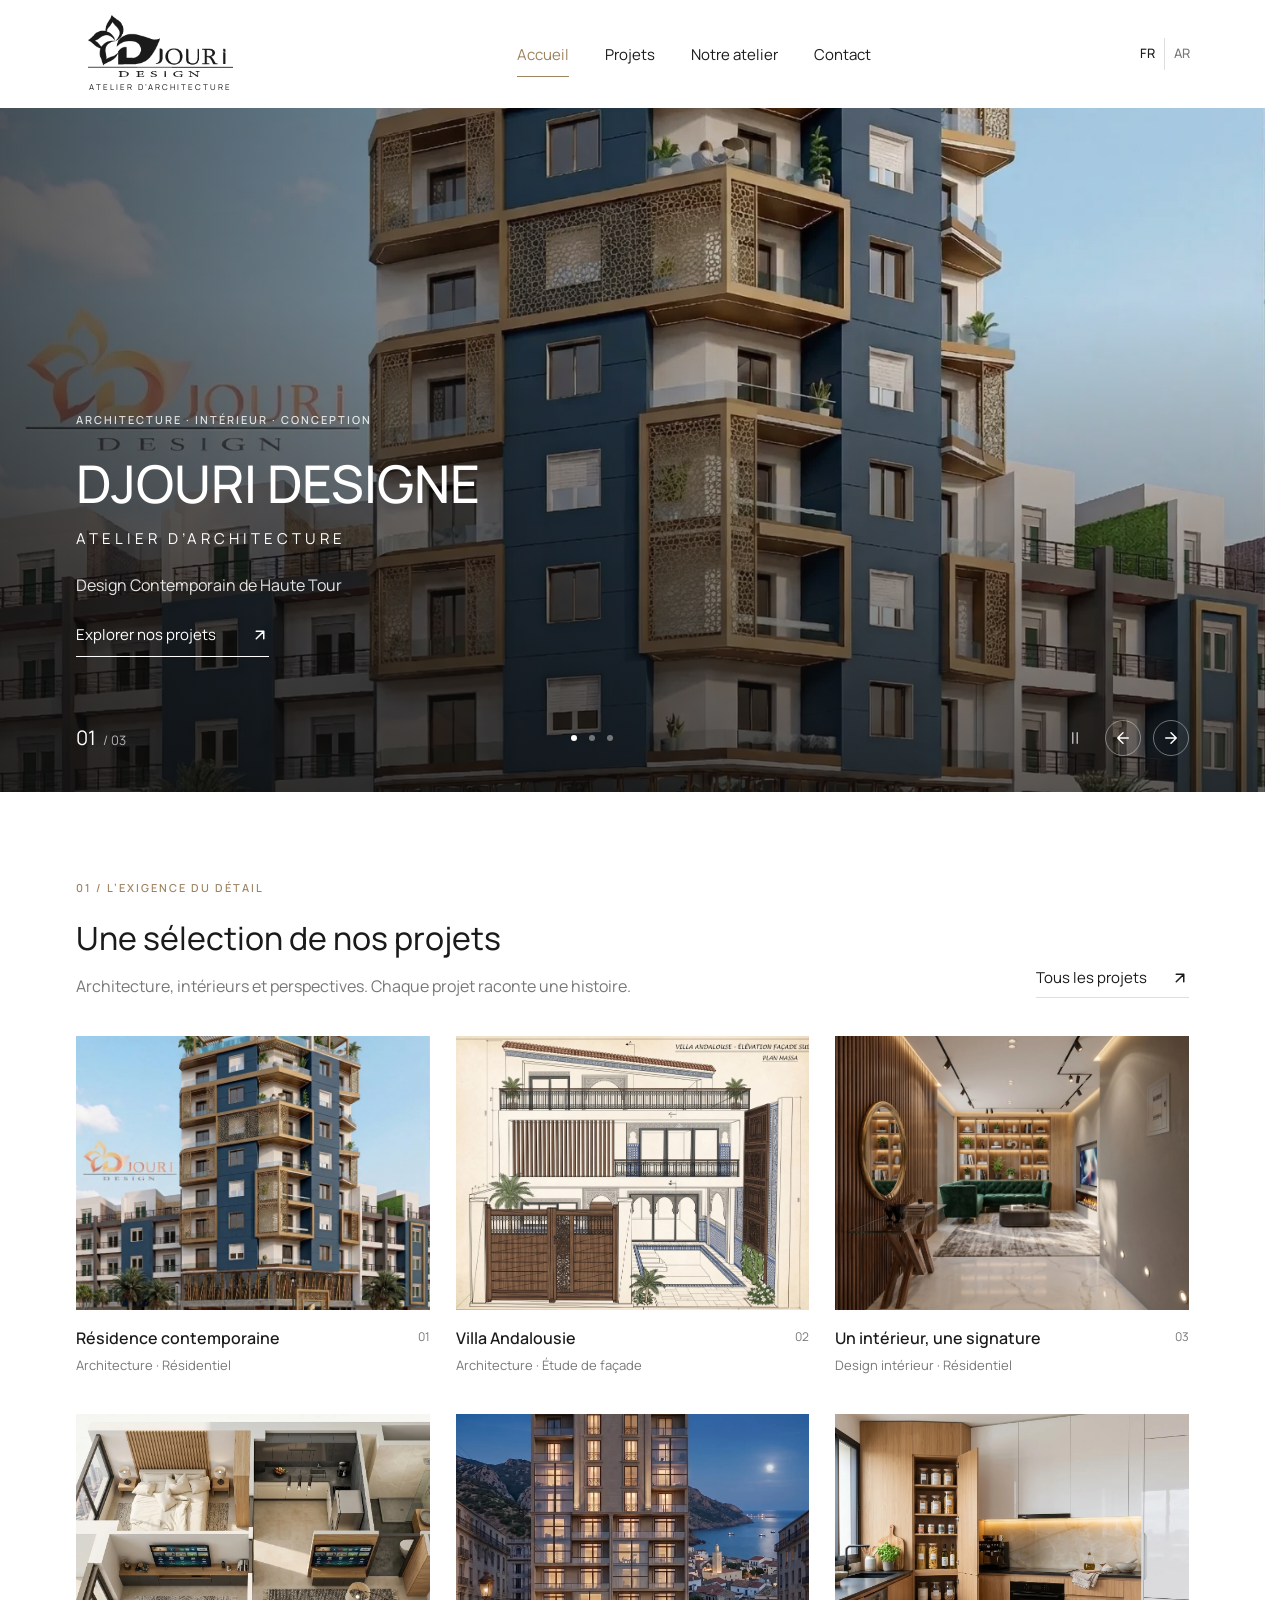
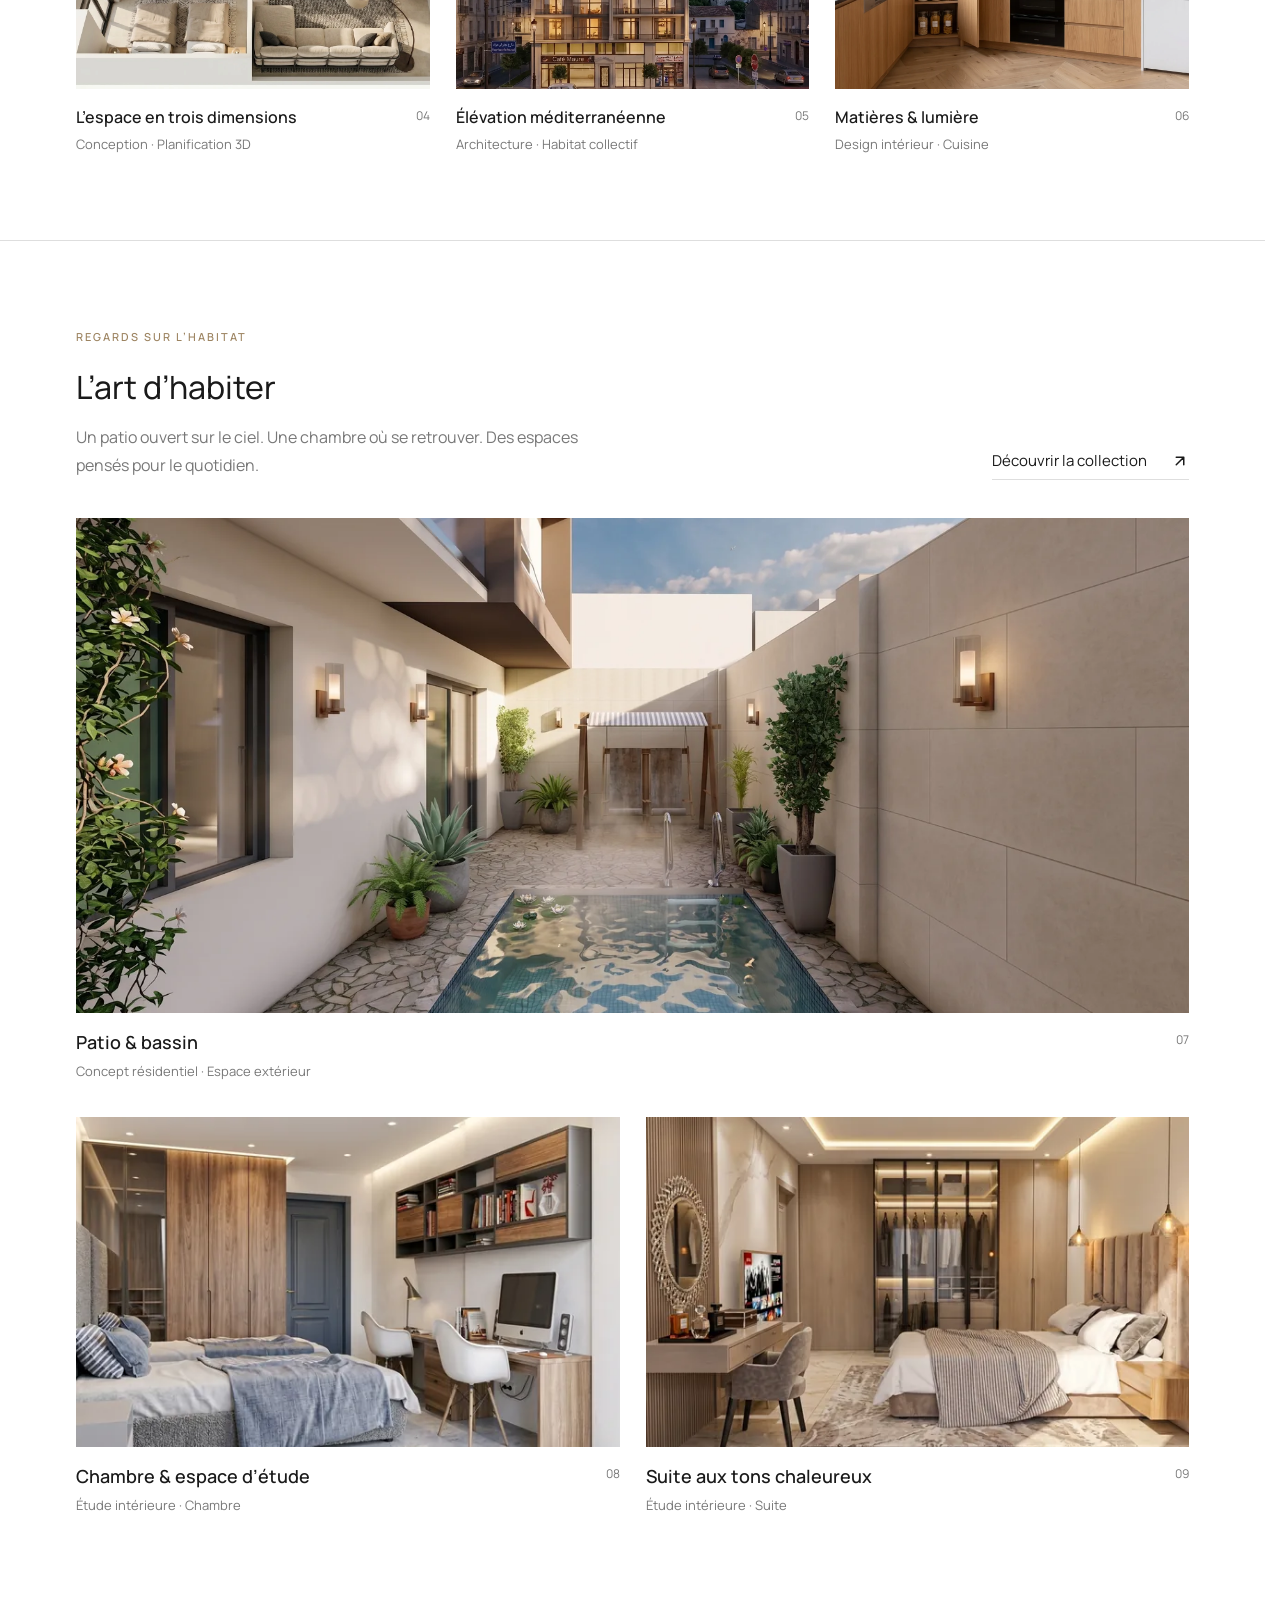
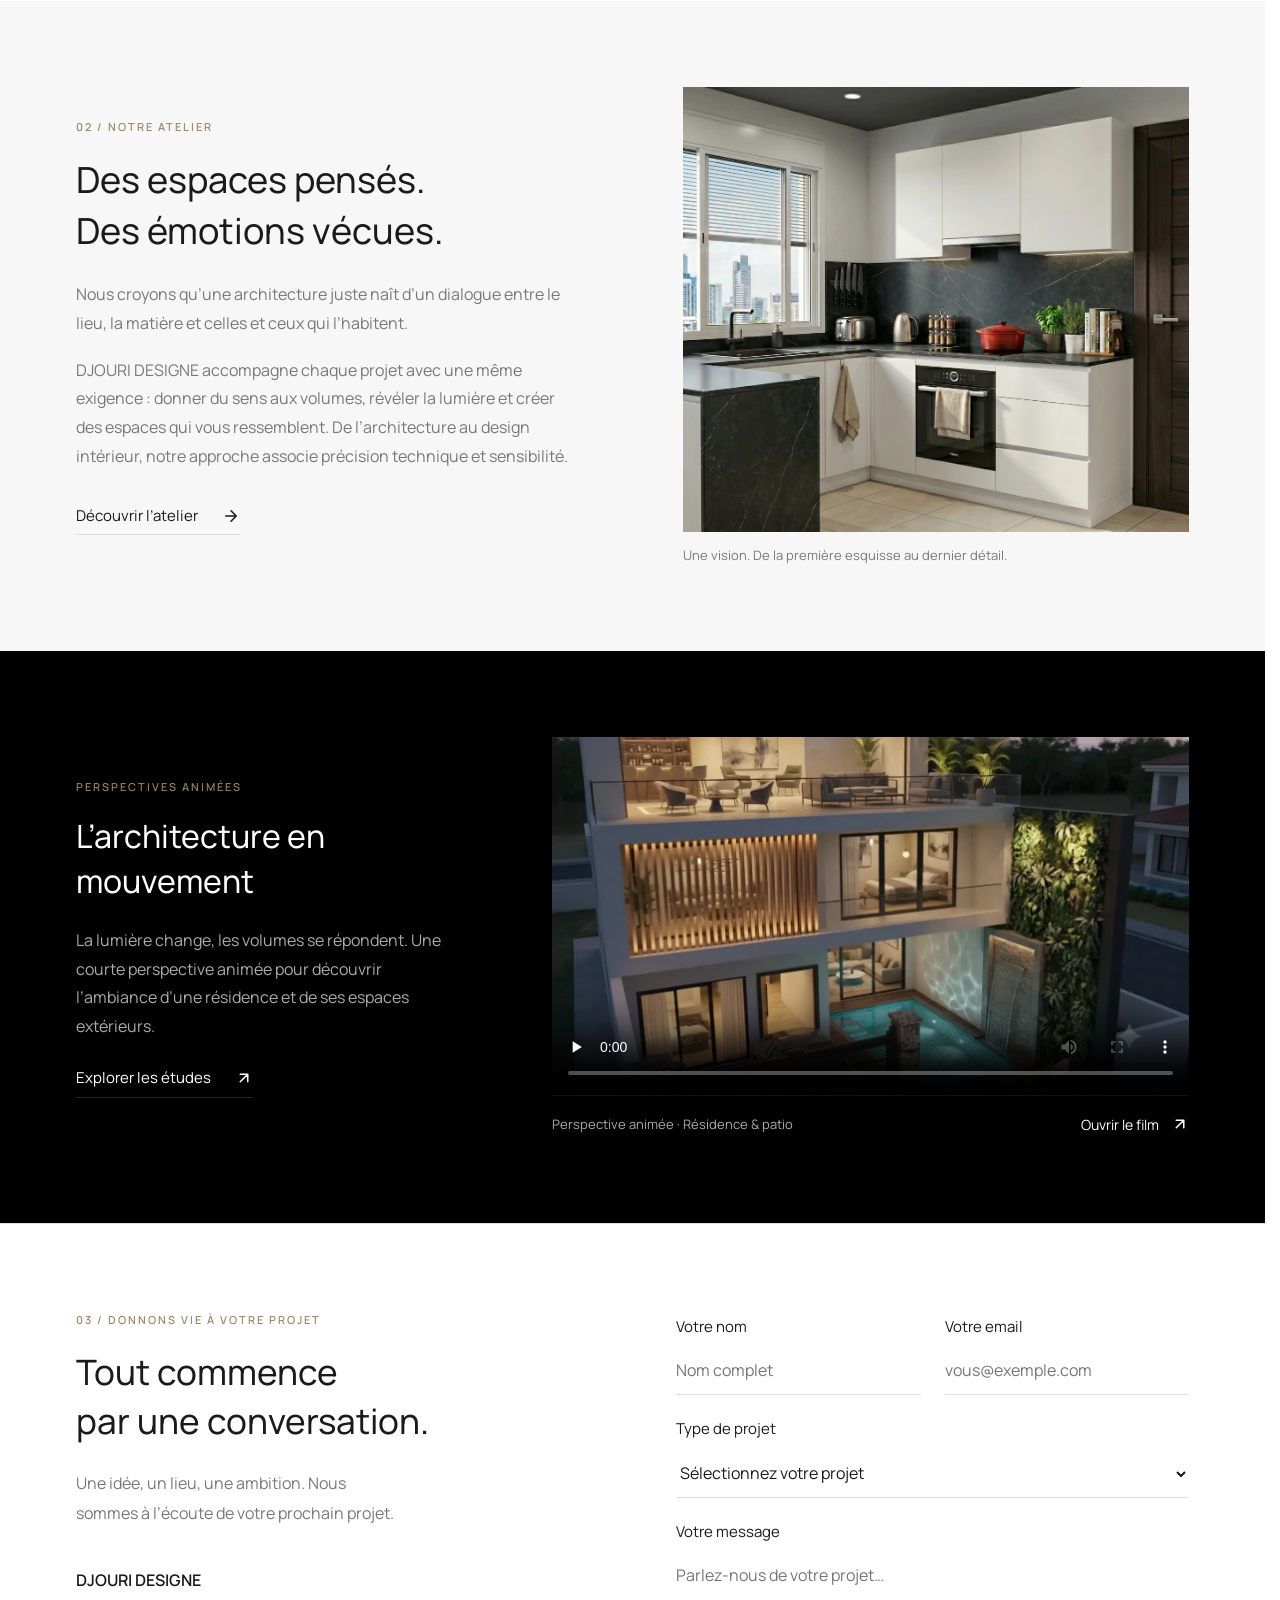
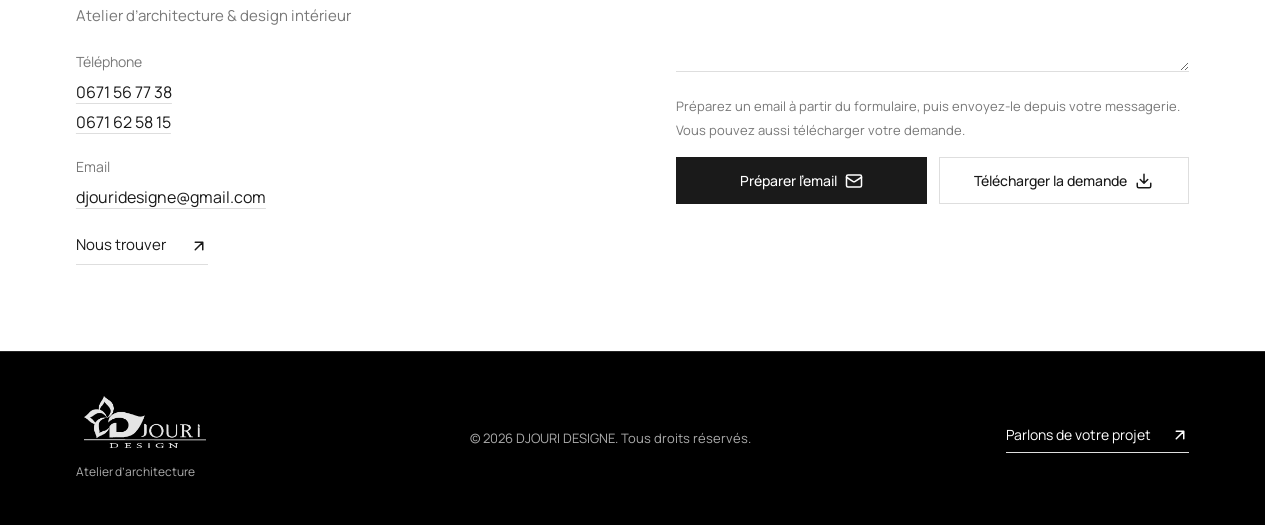
==== commit c6609b66: "latest" ====
--- a/index.html
+++ b/index.html
@@ -216,11 +216,22 @@
           <div class="contact-details">
             <span>DJOURI DESIGNE</span>
             <p data-fr="Atelier d’architecture &amp; design intérieur" data-ar="مكتب العمارة والتصميم الداخلي">Atelier d’architecture &amp; design intérieur</p>
-            <p data-fr="Coordonnées de l’atelier à venir." data-ar="ستتوفر بيانات التواصل قريبًا.">Coordonnées de l’atelier à venir.</p>
-          </div>
-        </div>
-        <form class="inquiry-form">
-          <noscript><p>Activez JavaScript pour télécharger votre demande. Aucun message ne sera envoyé.</p></noscript>
+            <dl class="contact-channels">
+              <div>
+                <dt data-fr="Téléphone" data-ar="الهاتف">Téléphone</dt>
+                <dd><a href="tel:+213671567738" dir="ltr">0671 56 77 38</a></dd>
+                <dd><a href="tel:+213671625815" dir="ltr">0671 62 58 15</a></dd>
+              </div>
+              <div>
+                <dt data-fr="Email" data-ar="البريد الإلكتروني">Email</dt>
+                <dd><a href="mailto:djouridesigne@gmail.com" dir="ltr">djouridesigne@gmail.com</a></dd>
+              </div>
+            </dl>
+            <a class="text-link contact-location-link" data-site-link href="./contact/?lang=fr#map"><span data-fr="Nous trouver" data-ar="موقعنا">Nous trouver</span><svg class="icon icon-up" width="18" height="18" viewBox="0 0 24 24" fill="none" stroke="currentColor" stroke-width="2" stroke-linecap="round" stroke-linejoin="round" aria-hidden="true"><path d="M7 17 17 7M7 7h10v10"/></svg></a>
+          </div>
+        </div>
+        <form class="inquiry-form" data-recipient="djouridesigne@gmail.com">
+          <noscript><p>Activez JavaScript pour préparer votre demande, ou contactez-nous directement par email ou téléphone.</p></noscript>
           <div class="form-row">
             <label><span data-fr="Votre nom" data-ar="الاسم">Votre nom</span><input name="Nom" required autocomplete="name" placeholder="Nom complet" data-placeholder-fr="Nom complet" data-placeholder-ar="الاسم الكامل"></label>
             <label><span data-fr="Votre email" data-ar="البريد الإلكتروني">Votre email</span><input type="email" name="Email" required autocomplete="email" placeholder="vous@exemple.com"></label>
@@ -233,8 +244,11 @@
           </label>
           <label><span data-fr="Votre message" data-ar="الرسالة">Votre message</span><textarea name="Message" required rows="4" placeholder="Parlez-nous de votre projet…" data-placeholder-fr="Parlez-nous de votre projet…" data-placeholder-ar="حدثنا عن مشروعك…"></textarea></label>
           <div class="form-submit">
-            <p data-fr="L’envoi sera disponible après ajout de l’email de l’atelier. Vous pouvez télécharger votre demande." data-ar="سيكون الإرسال متاحًا بعد إضافة بريد المكتب. يمكنك تنزيل طلبك.">L’envoi sera disponible après ajout de l’email de l’atelier. Vous pouvez télécharger votre demande.</p>
-            <button type="submit" class="inquiry-submit" disabled><span data-fr="Préparer la demande" data-ar="إعداد الطلب">Préparer la demande</span><svg class="icon icon-download" width="18" height="18" viewBox="0 0 24 24" fill="none" stroke="currentColor" stroke-width="2" stroke-linecap="round" stroke-linejoin="round" aria-hidden="true"><path d="M21 15v4a2 2 0 0 1-2 2H5a2 2 0 0 1-2-2v-4M7 10l5 5 5-5M12 15V3"/></svg></button>
+            <p data-fr="Préparez un email à partir du formulaire, puis envoyez-le depuis votre messagerie. Vous pouvez aussi télécharger votre demande." data-ar="أعدّ رسالة بريد من النموذج ثم أرسلها من تطبيق البريد. يمكنك أيضًا تنزيل طلبك.">Préparez un email à partir du formulaire, puis envoyez-le depuis votre messagerie. Vous pouvez aussi télécharger votre demande.</p>
+            <div class="inquiry-actions">
+              <button type="submit" class="inquiry-submit" disabled><span data-fr="Préparer l’email" data-ar="إعداد البريد">Préparer l’email</span><svg class="icon icon-mail" width="18" height="18" viewBox="0 0 24 24" fill="none" stroke="currentColor" stroke-width="2" stroke-linecap="round" stroke-linejoin="round" aria-hidden="true"><rect width="20" height="16" x="2" y="4" rx="2"/><path d="m22 7-8.97 5.7a1.94 1.94 0 0 1-2.06 0L2 7"/></svg></button>
+              <button type="button" class="inquiry-submit inquiry-download" data-download-inquiry disabled><span data-fr="Télécharger la demande" data-ar="تنزيل الطلب">Télécharger la demande</span><svg class="icon icon-download" width="18" height="18" viewBox="0 0 24 24" fill="none" stroke="currentColor" stroke-width="2" stroke-linecap="round" stroke-linejoin="round" aria-hidden="true"><path d="M21 15v4a2 2 0 0 1-2 2H5a2 2 0 0 1-2-2v-4M7 10l5 5 5-5M12 15V3"/></svg></button>
+            </div>
           </div>
           <p data-fr="Votre demande a été téléchargée. Aucun message n’a été envoyé." data-ar="تم تنزيل طلبك. لم يتم إرسال أي رسالة." role="status" hidden>Votre demande a été téléchargée. Aucun message n’a été envoyé.</p>
         </form>
--- a/styles.css
+++ b/styles.css
@@ -1058,3 +1058,83 @@
     grid-template-columns: 1fr;
   }
 }
+
+/* Real contact channels stay legible and correctly ordered in either language. */
+.contact-channels {
+  margin: 22px 0 0;
+}
+.contact-channels > div + div {
+  margin-top: 18px;
+}
+.contact-channels dt {
+  font-size: .875rem;
+  color: var(--muted-foreground);
+  margin-bottom: 5px;
+}
+.contact-channels dd {
+  margin: 0;
+  line-height: 1.9;
+}
+.contact-channels a {
+  display: inline-block;
+  max-width: 100%;
+  font-family: 'Manrope', sans-serif;
+  font-size: 1rem;
+  color: var(--foreground);
+  overflow-wrap: anywhere;
+  text-decoration: underline;
+  text-decoration-color: var(--border);
+  text-underline-offset: 5px;
+}
+.contact-channels a:hover {
+  text-decoration-color: var(--foreground);
+}
+.contact-location-link {
+  margin-top: 22px;
+}
+.inquiry-form .form-submit {
+  flex-direction: column;
+  align-items: flex-start;
+}
+.inquiry-form .form-submit p {
+  max-width: 100%;
+}
+.inquiry-actions {
+  display: flex;
+  flex-wrap: wrap;
+  gap: 12px;
+  width: 100%;
+}
+.inquiry-actions .inquiry-submit {
+  flex: 1 1 200px;
+  min-width: 0;
+  padding: 12px 16px;
+}
+.inquiry-actions .inquiry-submit:not(.inquiry-download) {
+  background: var(--foreground);
+  border-color: var(--foreground);
+  color: var(--background);
+}
+.inquiry-actions .inquiry-submit:not(.inquiry-download):hover {
+  background: #333;
+}
+.location-section {
+  background: var(--muted);
+  border-top: 1px solid var(--border);
+  scroll-margin-top: 20px;
+}
+.location-section .section-heading p {
+  line-height: 1.8;
+  max-width: 54ch;
+}
+.location-map {
+  overflow: hidden;
+  border: 1px solid var(--border);
+  background: var(--background);
+}
+.location-map iframe {
+  display: block;
+  width: 100%;
+  height: clamp(320px, 35vw, 440px);
+  border: 0;
+}
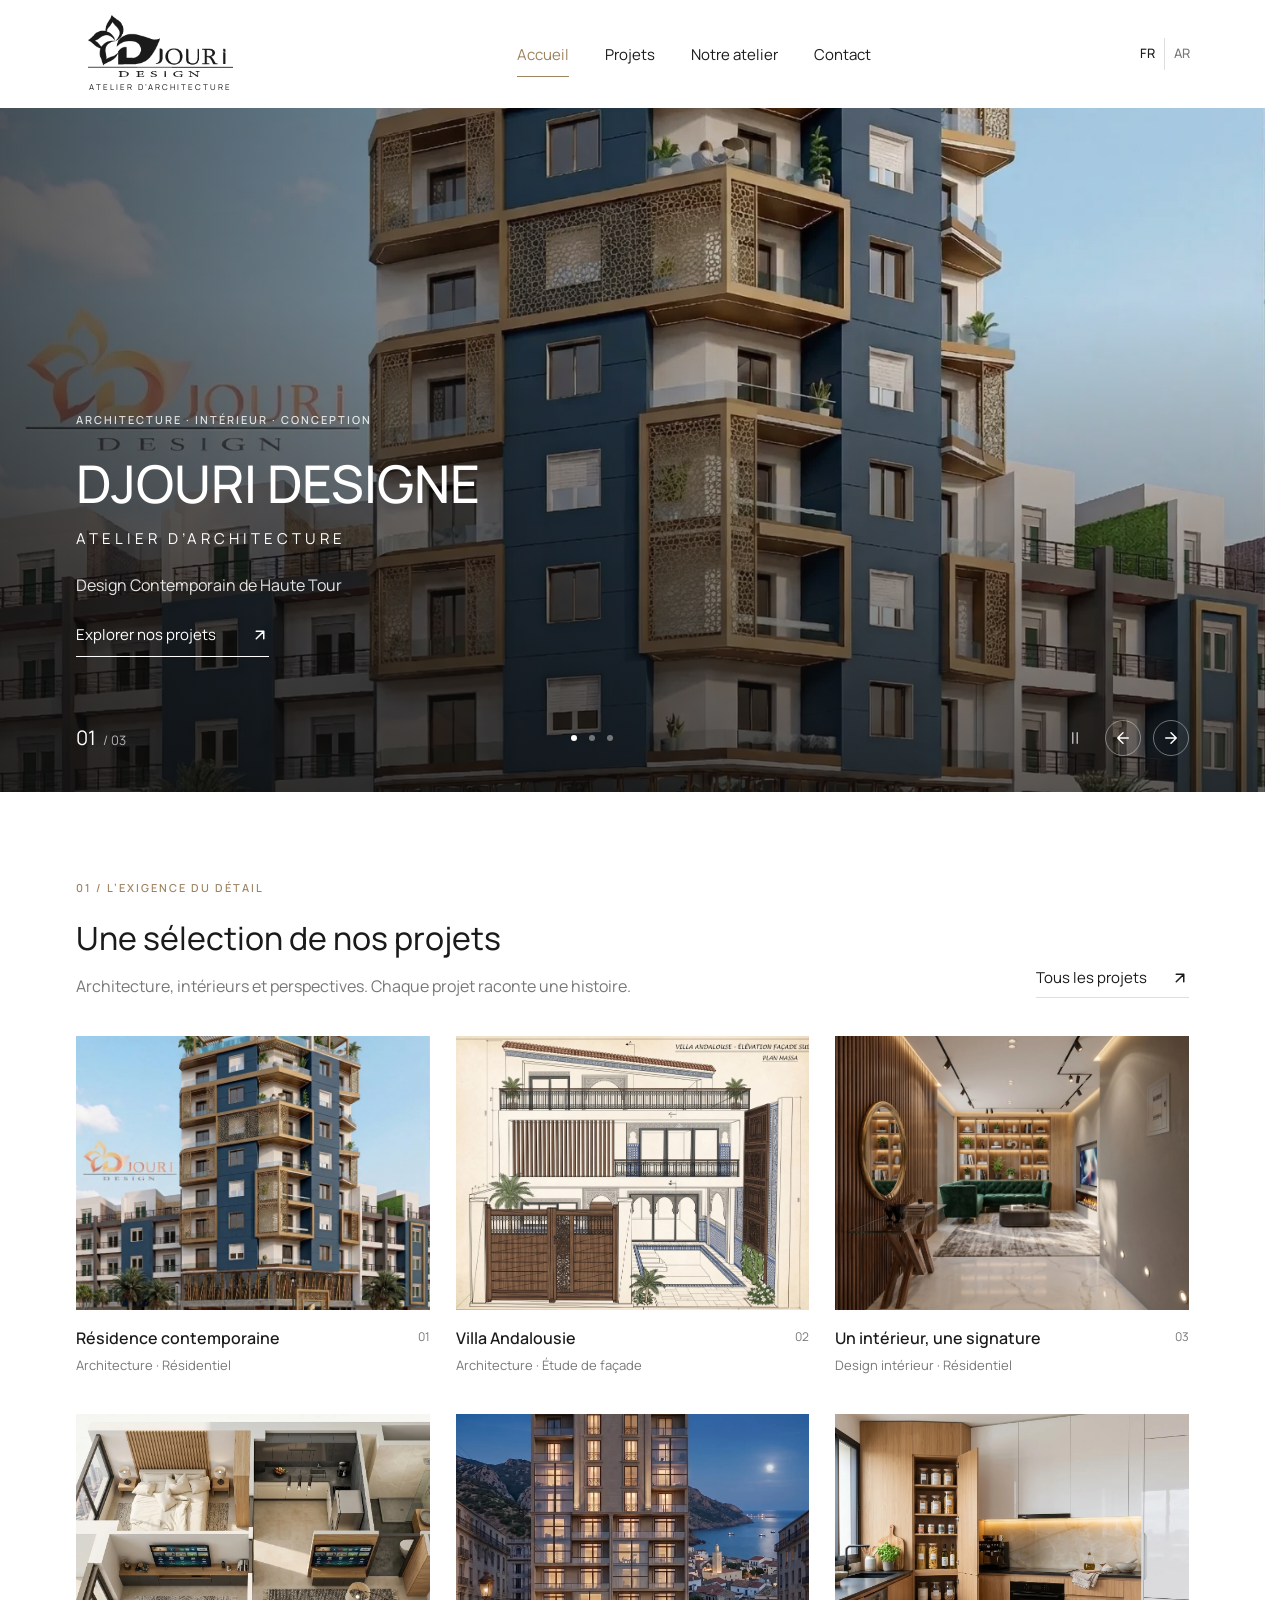
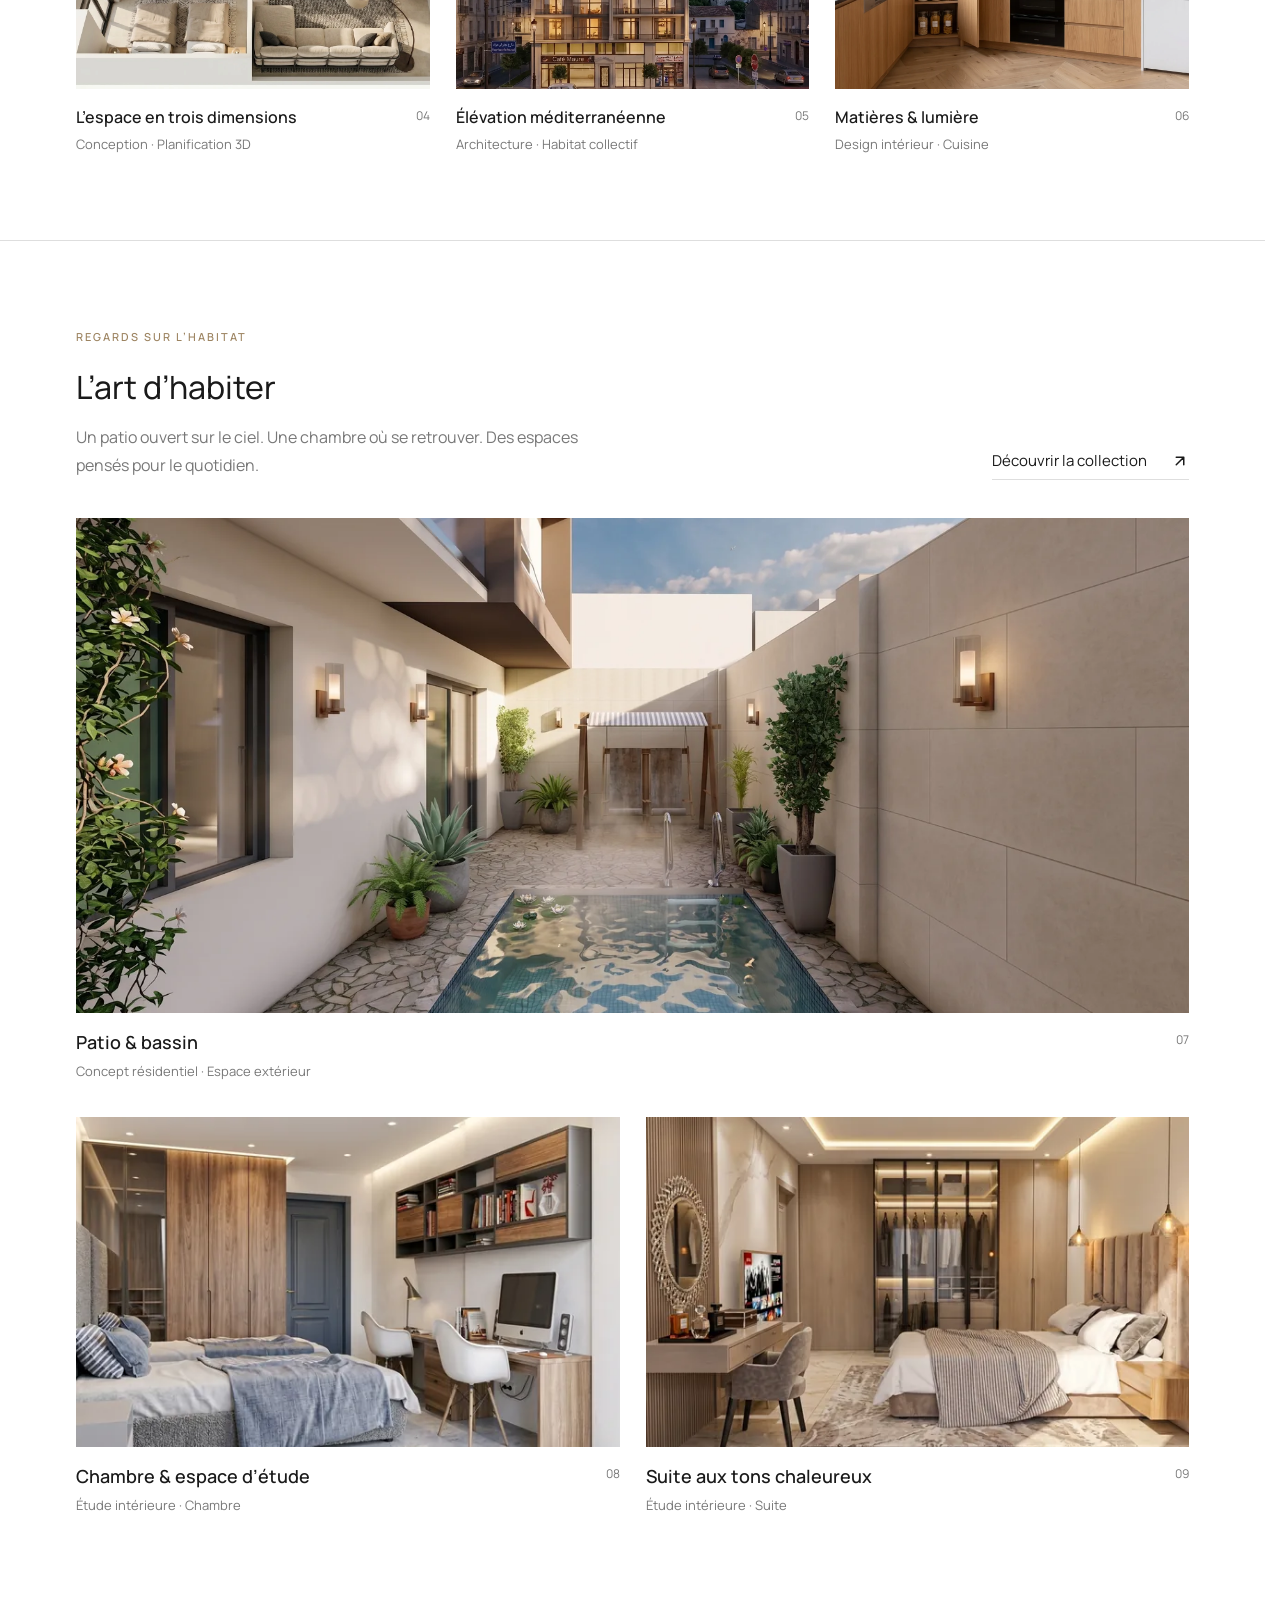
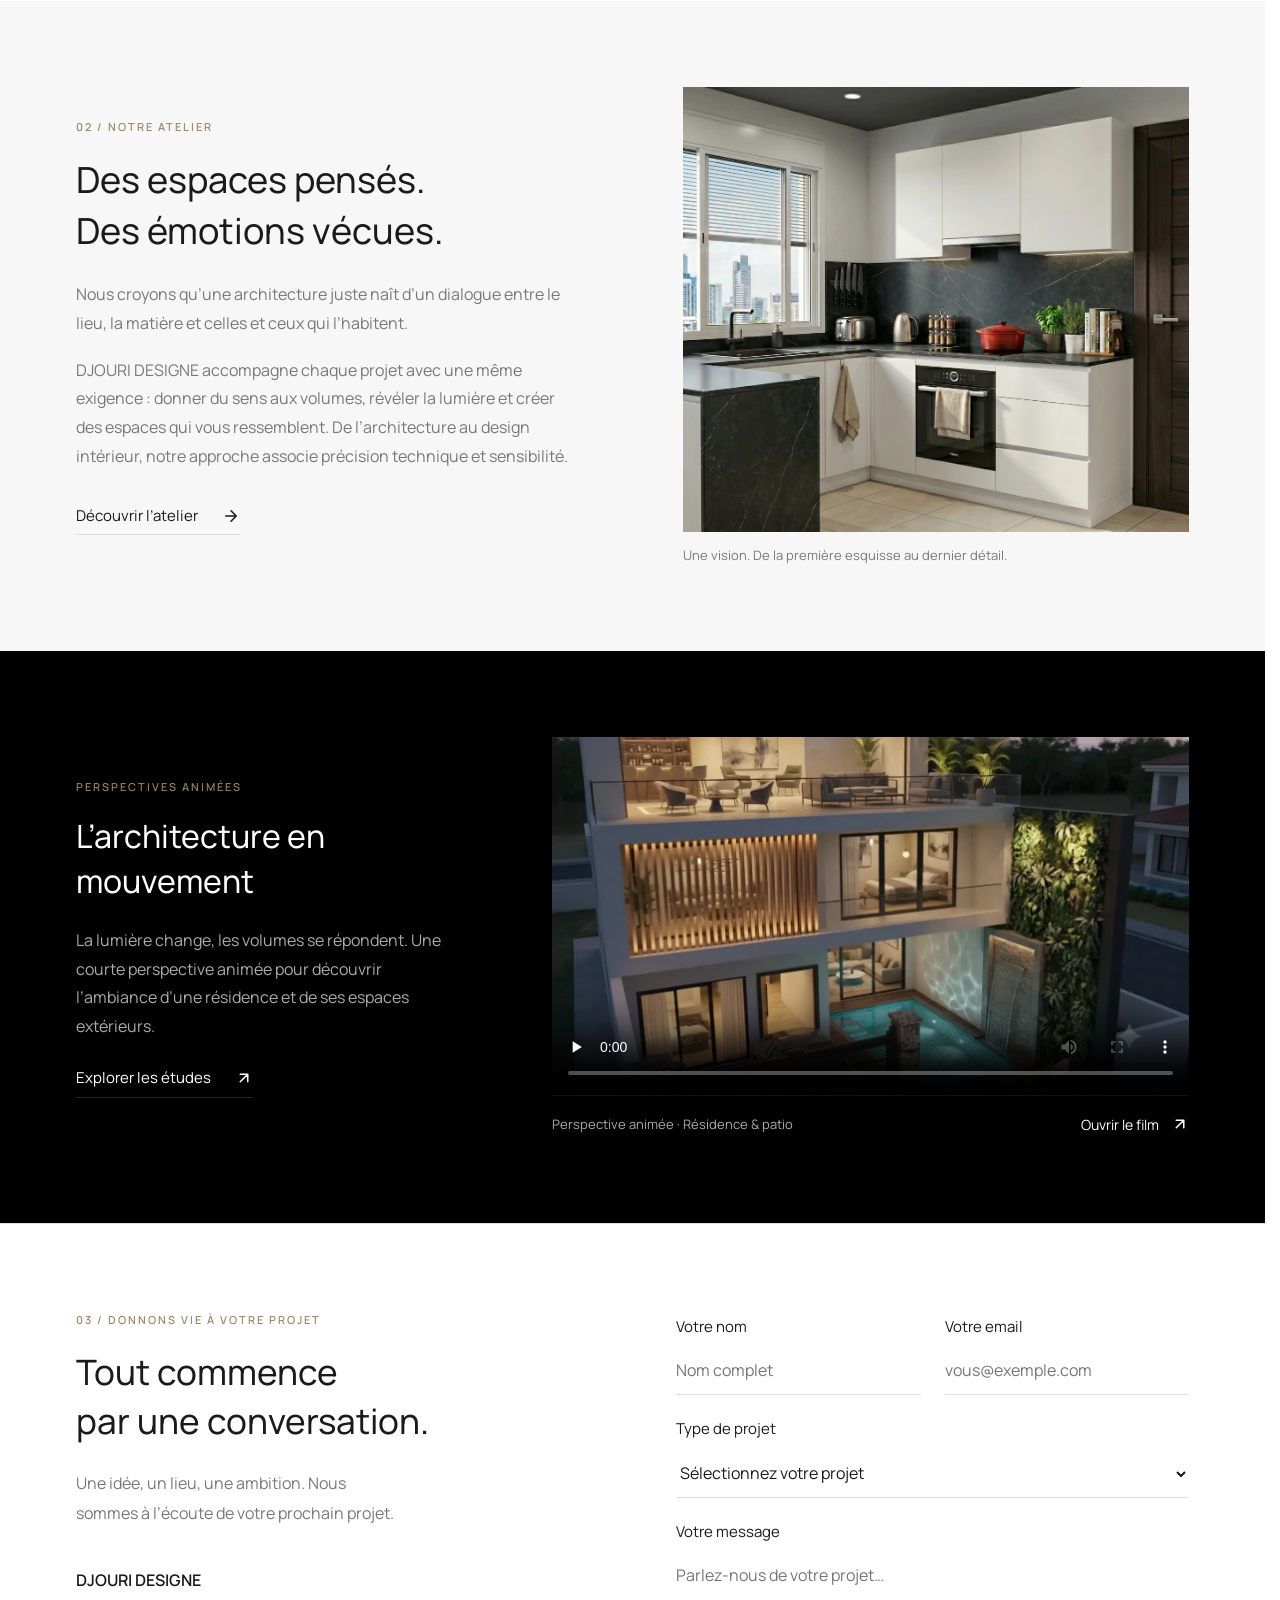
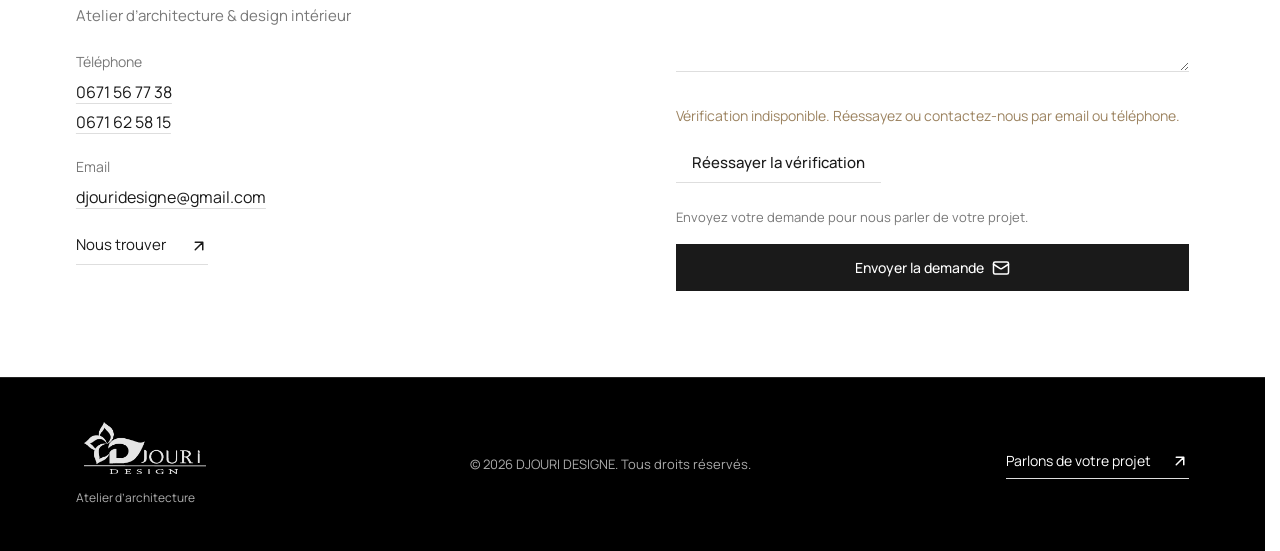
==== commit 0d4a26b0: "added email turnstile" ====
--- a/index.html
+++ b/index.html
@@ -230,27 +230,31 @@
             <a class="text-link contact-location-link" data-site-link href="./contact/?lang=fr#map"><span data-fr="Nous trouver" data-ar="موقعنا">Nous trouver</span><svg class="icon icon-up" width="18" height="18" viewBox="0 0 24 24" fill="none" stroke="currentColor" stroke-width="2" stroke-linecap="round" stroke-linejoin="round" aria-hidden="true"><path d="M7 17 17 7M7 7h10v10"/></svg></a>
           </div>
         </div>
-        <form class="inquiry-form" data-recipient="djouridesigne@gmail.com">
-          <noscript><p>Activez JavaScript pour préparer votre demande, ou contactez-nous directement par email ou téléphone.</p></noscript>
+        <form class="inquiry-form" action="https://formspree.io/f/moejelao" method="POST">
+          <noscript><p>Activez JavaScript pour envoyer votre demande, ou contactez-nous directement par email ou téléphone. / فعّل JavaScript لإرسال طلبك، أو تواصل معنا مباشرة عبر البريد أو الهاتف.</p></noscript>
           <div class="form-row">
-            <label><span data-fr="Votre nom" data-ar="الاسم">Votre nom</span><input name="Nom" required autocomplete="name" placeholder="Nom complet" data-placeholder-fr="Nom complet" data-placeholder-ar="الاسم الكامل"></label>
-            <label><span data-fr="Votre email" data-ar="البريد الإلكتروني">Votre email</span><input type="email" name="Email" required autocomplete="email" placeholder="vous@exemple.com"></label>
+            <label><span data-fr="Votre nom" data-ar="الاسم">Votre nom</span><input name="name" required autocomplete="name" placeholder="Nom complet" data-placeholder-fr="Nom complet" data-placeholder-ar="الاسم الكامل"></label>
+            <label><span data-fr="Votre email" data-ar="البريد الإلكتروني">Votre email</span><input type="email" name="email" required autocomplete="email" placeholder="vous@exemple.com"></label>
           </div>
           <label><span data-fr="Type de projet" data-ar="نوع المشروع">Type de projet</span>
-            <select name="Projet" required>
+            <select name="projectType" required>
               <option data-fr="Sélectionnez votre projet" data-ar="اختر نوع المشروع" value="" disabled selected>Sélectionnez votre projet</option>
               <option data-fr="Architecture résidentielle" data-ar="عمارة سكنية" value="Architecture résidentielle">Architecture résidentielle</option><option data-fr="Design intérieur" data-ar="تصميم داخلي" value="Design intérieur">Design intérieur</option><option data-fr="Études &amp; plans 3D" data-ar="دراسات ومخططات ثلاثية الأبعاد" value="Études & plans 3D">Études &amp; plans 3D</option><option data-fr="Autre projet" data-ar="مشروع آخر" value="Autre projet">Autre projet</option>
             </select>
           </label>
-          <label><span data-fr="Votre message" data-ar="الرسالة">Votre message</span><textarea name="Message" required rows="4" placeholder="Parlez-nous de votre projet…" data-placeholder-fr="Parlez-nous de votre projet…" data-placeholder-ar="حدثنا عن مشروعك…"></textarea></label>
+          <label><span data-fr="Votre message" data-ar="الرسالة">Votre message</span><textarea name="message" required rows="4" placeholder="Parlez-nous de votre projet…" data-placeholder-fr="Parlez-nous de votre projet…" data-placeholder-ar="حدثنا عن مشروعك…"></textarea></label>
+          <div class="inquiry-verification" data-turnstile-sitekey="0x4AAAAAABDo3LD4GLKBstnv">
+            <div data-turnstile-widget></div>
+            <p data-turnstile-status role="status" aria-live="polite" aria-atomic="true" data-fr="Chargement de la vérification…" data-ar="جارٍ تحميل التحقق…">Chargement de la vérification…</p>
+            <button type="button" class="text-link" data-turnstile-retry hidden><span data-fr="Réessayer la vérification" data-ar="إعادة محاولة التحقق">Réessayer la vérification</span></button>
+          </div>
           <div class="form-submit">
-            <p data-fr="Préparez un email à partir du formulaire, puis envoyez-le depuis votre messagerie. Vous pouvez aussi télécharger votre demande." data-ar="أعدّ رسالة بريد من النموذج ثم أرسلها من تطبيق البريد. يمكنك أيضًا تنزيل طلبك.">Préparez un email à partir du formulaire, puis envoyez-le depuis votre messagerie. Vous pouvez aussi télécharger votre demande.</p>
+            <p data-fr="Envoyez votre demande pour nous parler de votre projet." data-ar="أرسل طلبك لتحدثنا عن مشروعك.">Envoyez votre demande pour nous parler de votre projet.</p>
             <div class="inquiry-actions">
-              <button type="submit" class="inquiry-submit" disabled><span data-fr="Préparer l’email" data-ar="إعداد البريد">Préparer l’email</span><svg class="icon icon-mail" width="18" height="18" viewBox="0 0 24 24" fill="none" stroke="currentColor" stroke-width="2" stroke-linecap="round" stroke-linejoin="round" aria-hidden="true"><rect width="20" height="16" x="2" y="4" rx="2"/><path d="m22 7-8.97 5.7a1.94 1.94 0 0 1-2.06 0L2 7"/></svg></button>
-              <button type="button" class="inquiry-submit inquiry-download" data-download-inquiry disabled><span data-fr="Télécharger la demande" data-ar="تنزيل الطلب">Télécharger la demande</span><svg class="icon icon-download" width="18" height="18" viewBox="0 0 24 24" fill="none" stroke="currentColor" stroke-width="2" stroke-linecap="round" stroke-linejoin="round" aria-hidden="true"><path d="M21 15v4a2 2 0 0 1-2 2H5a2 2 0 0 1-2-2v-4M7 10l5 5 5-5M12 15V3"/></svg></button>
-            </div>
-          </div>
-          <p data-fr="Votre demande a été téléchargée. Aucun message n’a été envoyé." data-ar="تم تنزيل طلبك. لم يتم إرسال أي رسالة." role="status" hidden>Votre demande a été téléchargée. Aucun message n’a été envoyé.</p>
+              <button type="submit" class="inquiry-submit" disabled><span data-fr="Envoyer la demande" data-ar="إرسال الطلب">Envoyer la demande</span><svg class="icon icon-mail" width="18" height="18" viewBox="0 0 24 24" fill="none" stroke="currentColor" stroke-width="2" stroke-linecap="round" stroke-linejoin="round" aria-hidden="true"><rect width="20" height="16" x="2" y="4" rx="2"/><path d="m22 7-8.97 5.7a1.94 1.94 0 0 1-2.06 0L2 7"/></svg></button>
+            </div>
+          </div>
+          <p data-inquiry-status role="status" aria-live="polite" aria-atomic="true" hidden></p>
         </form>
       </section>
     </main>
--- a/styles.css
+++ b/styles.css
@@ -429,6 +429,7 @@
   line-height:1.8;
 }
 .inquiry-form {
+  min-width:0;
   display:flex;
   flex-direction:column;
   gap:23px;
@@ -1110,12 +1111,12 @@
   min-width: 0;
   padding: 12px 16px;
 }
-.inquiry-actions .inquiry-submit:not(.inquiry-download) {
+.inquiry-actions .inquiry-submit {
   background: var(--foreground);
   border-color: var(--foreground);
   color: var(--background);
 }
-.inquiry-actions .inquiry-submit:not(.inquiry-download):hover {
+.inquiry-actions .inquiry-submit:hover {
   background: #333;
 }
 .location-section {
@@ -1138,3 +1139,12 @@
   height: clamp(320px, 35vw, 440px);
   border: 0;
 }
+
+.inquiry-submit:disabled { opacity: .65; cursor: wait; }
+
+.inquiry-form [aria-invalid="true"] { border-color: #a32121; }
+
+.inquiry-verification { min-width: 0; }
+.inquiry-verification [data-turnstile-widget] { width: 100%; }
+.inquiry-verification [data-turnstile-status] { margin: 10px 0; }
+.inquiry-verification [data-turnstile-retry] { margin-top: 8px; background: transparent; }
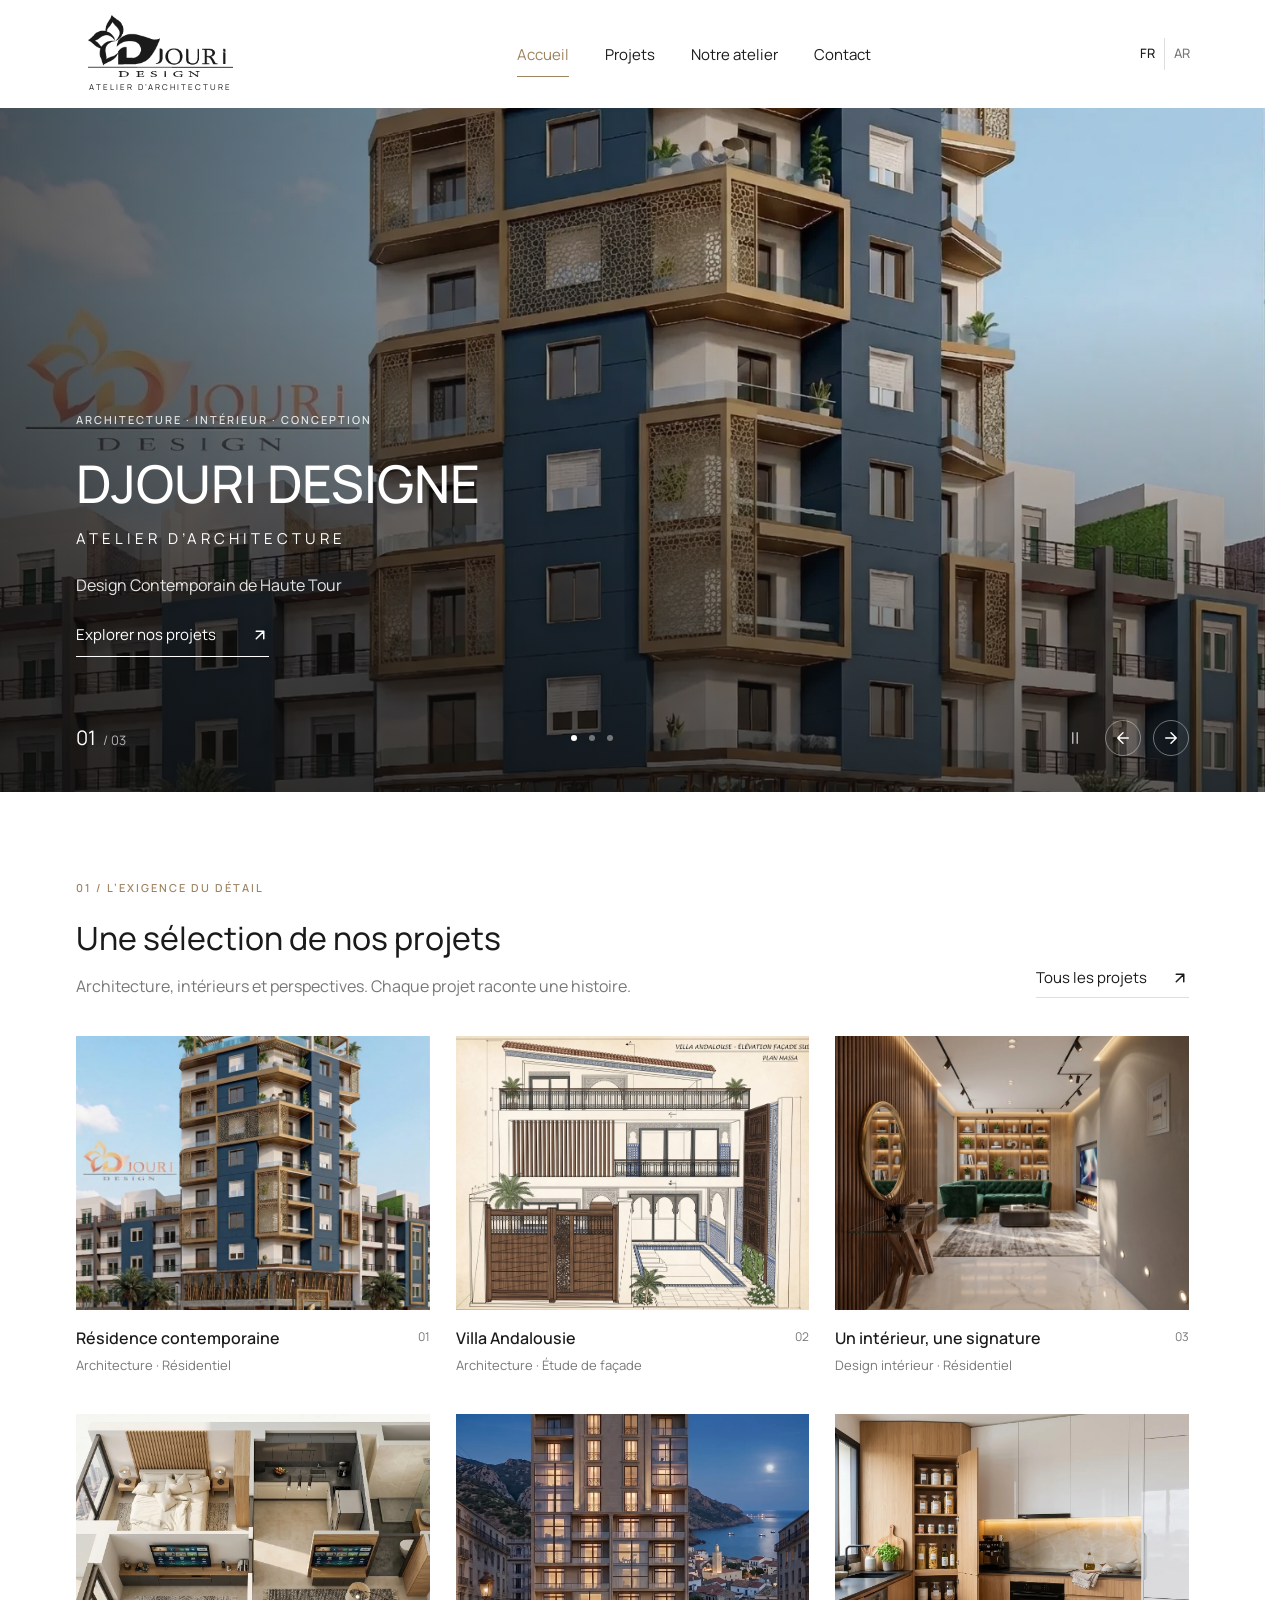
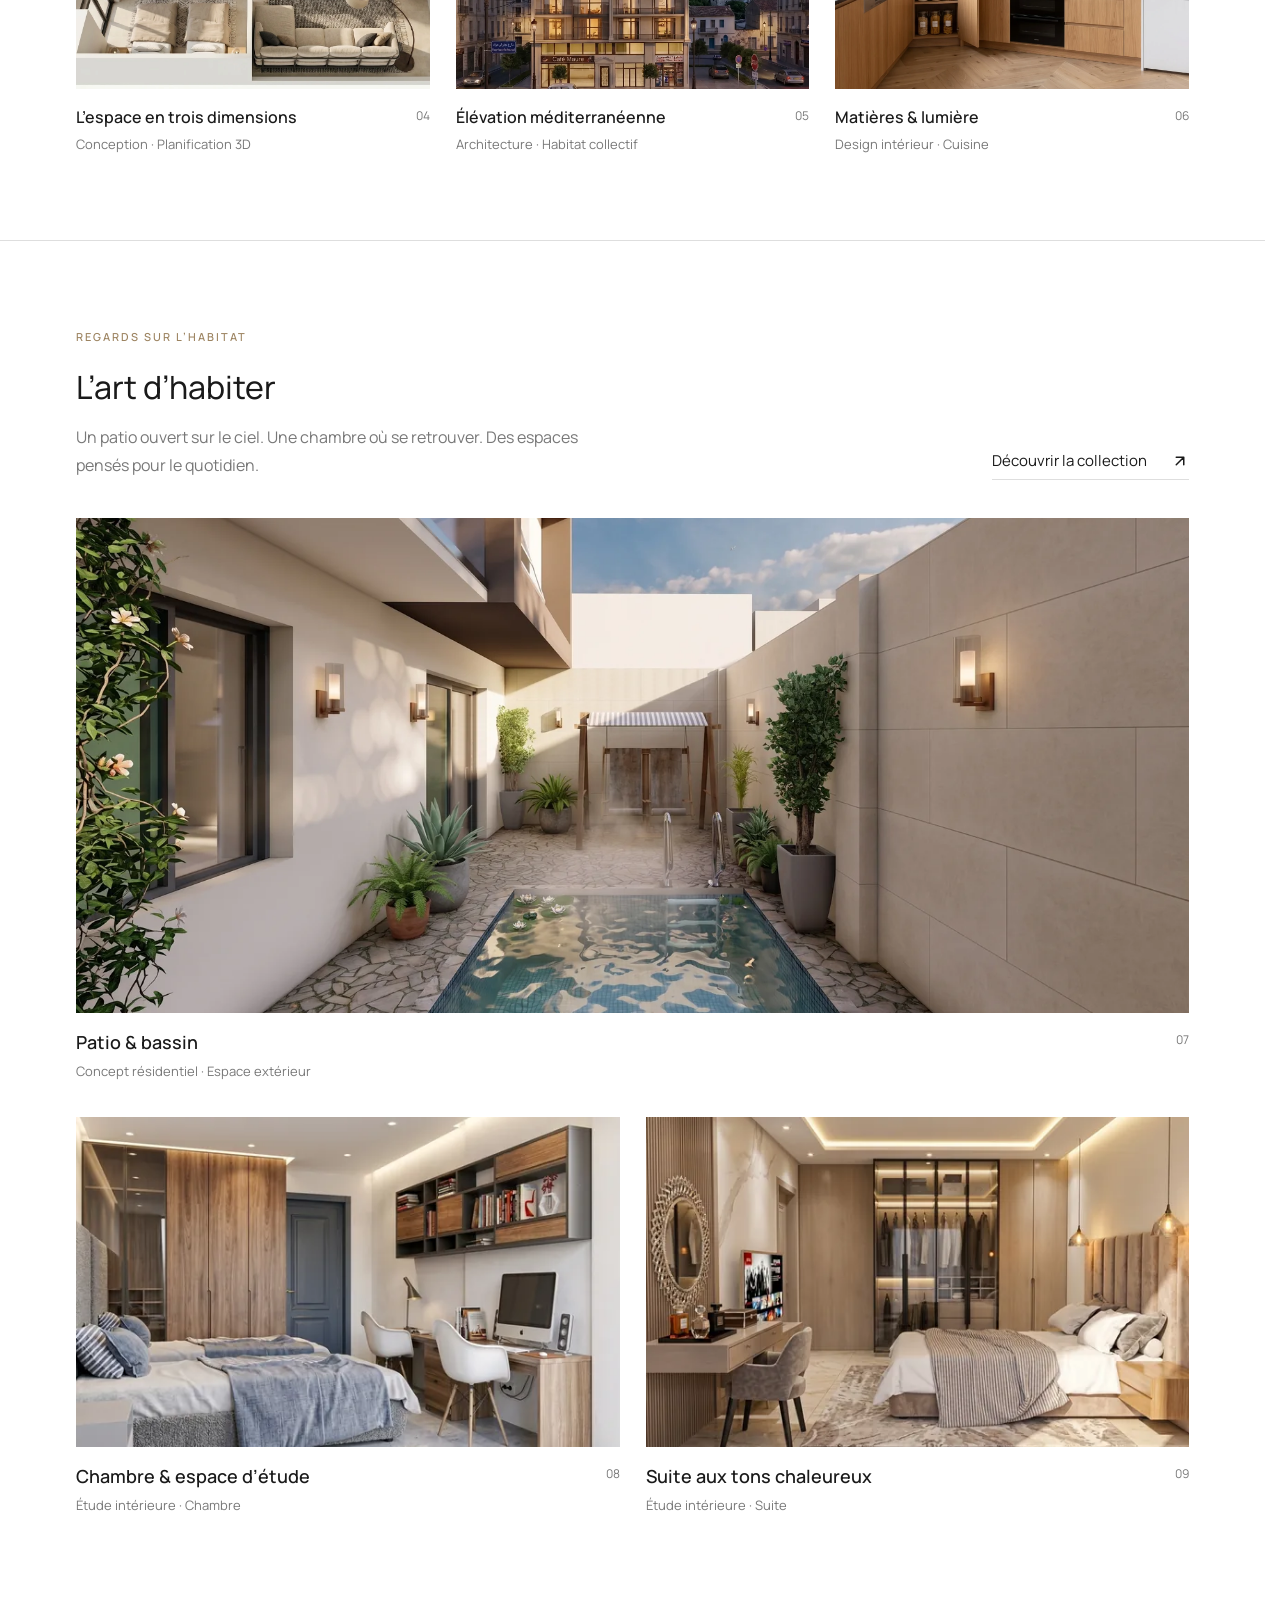
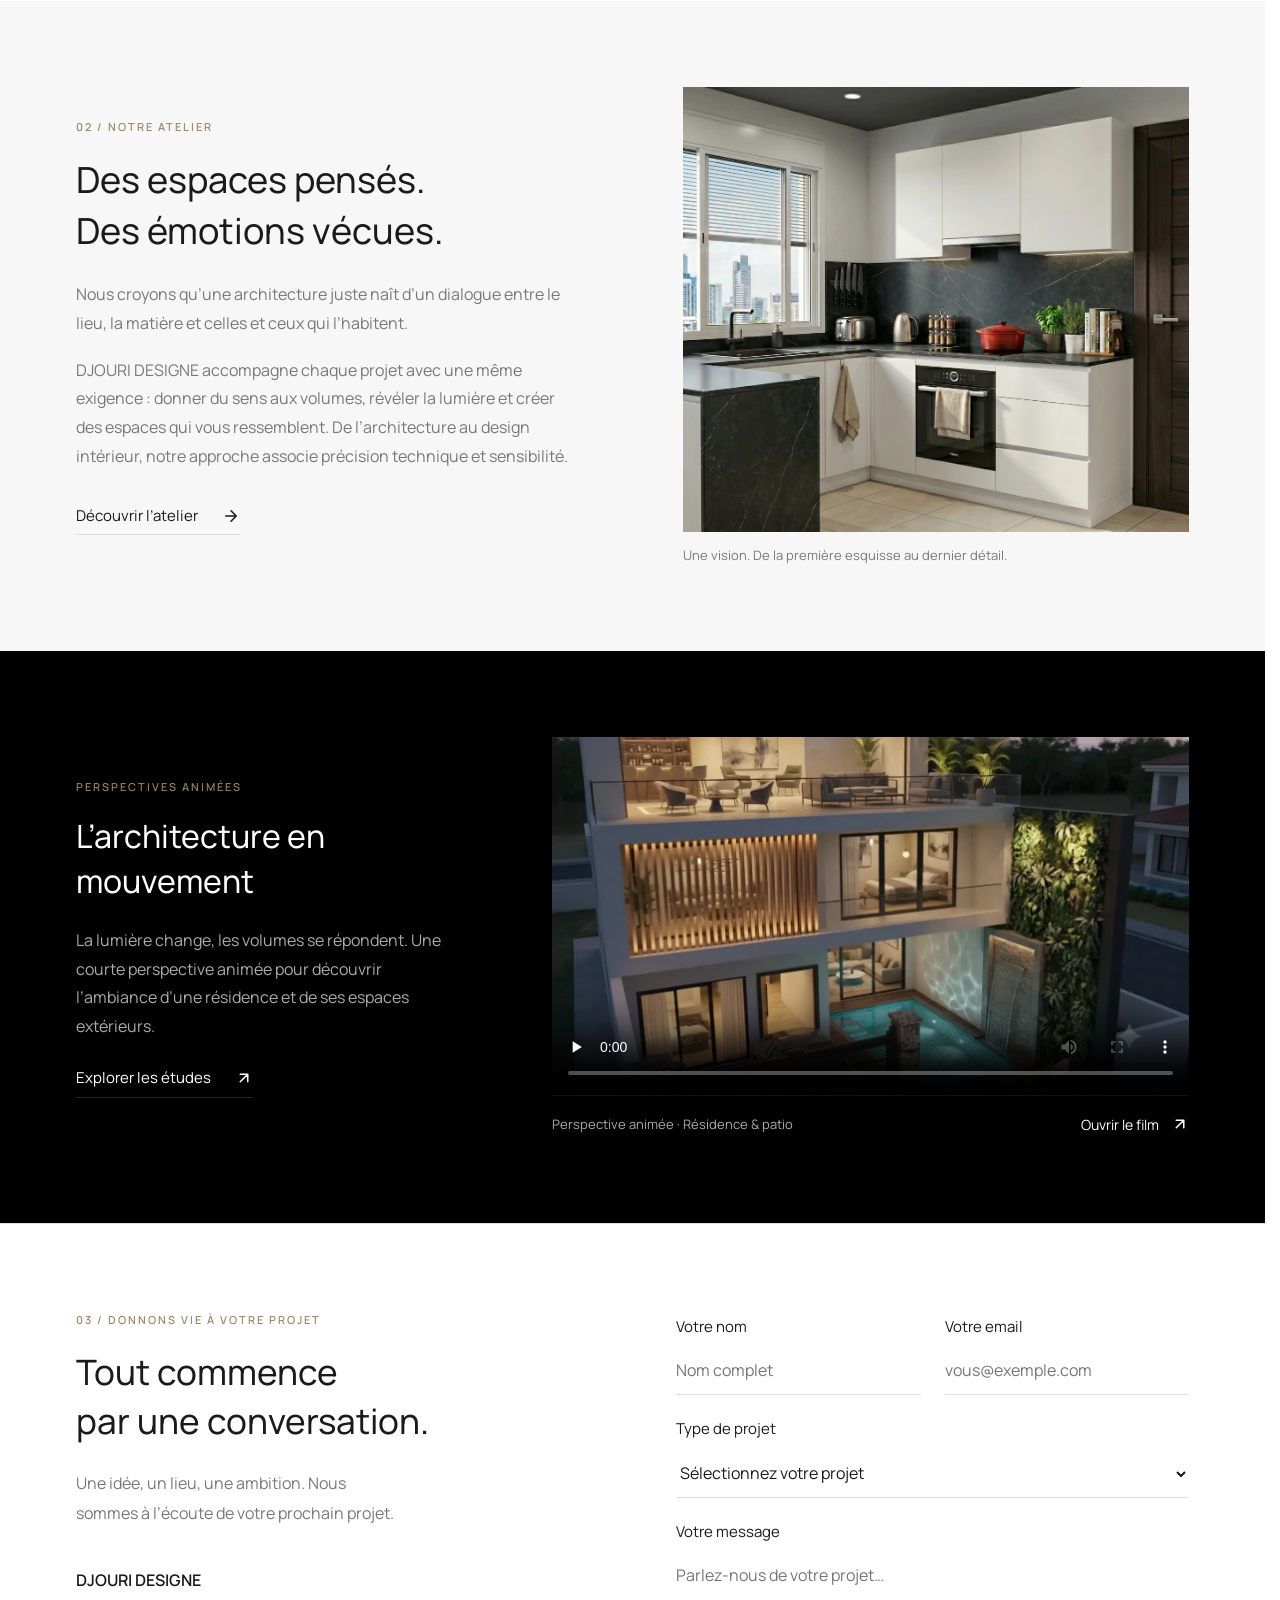
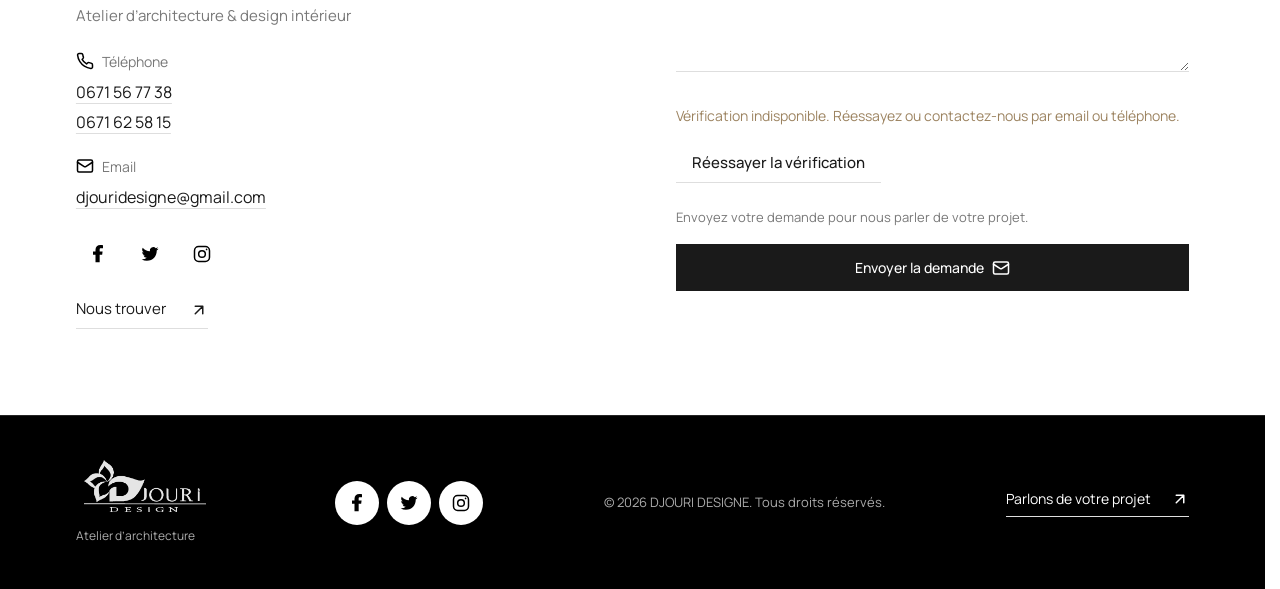
==== commit 29fa3dcf: "added social icons" ====
--- a/index.html
+++ b/index.html
@@ -218,15 +218,21 @@
             <p data-fr="Atelier d’architecture &amp; design intérieur" data-ar="مكتب العمارة والتصميم الداخلي">Atelier d’architecture &amp; design intérieur</p>
             <dl class="contact-channels">
               <div>
-                <dt data-fr="Téléphone" data-ar="الهاتف">Téléphone</dt>
+                <dt class="contact-channel-title"><svg class="icon icon-phone" width="18" height="18" viewBox="0 0 24 24" fill="none" stroke="currentColor" stroke-width="2" stroke-linecap="round" stroke-linejoin="round" aria-hidden="true"><path d="M22 16.92v3a2 2 0 0 1-2.18 2 19.79 19.79 0 0 1-8.63-3.07 19.5 19.5 0 0 1-6-6 19.79 19.79 0 0 1-3.07-8.67A2 2 0 0 1 4.11 2h3a2 2 0 0 1 2 1.72c.12.96.35 1.9.69 2.79a2 2 0 0 1-.45 2.11L8.09 9.89a16 16 0 0 0 6 6l1.27-1.27a2 2 0 0 1 2.11-.45c.89.34 1.83.57 2.79.69A2 2 0 0 1 22 16.92z"/></svg><span data-fr="Téléphone" data-ar="الهاتف">Téléphone</span></dt>
                 <dd><a href="tel:+213671567738" dir="ltr">0671 56 77 38</a></dd>
                 <dd><a href="tel:+213671625815" dir="ltr">0671 62 58 15</a></dd>
               </div>
               <div>
-                <dt data-fr="Email" data-ar="البريد الإلكتروني">Email</dt>
+                <dt class="contact-channel-title"><svg class="icon icon-mail" width="18" height="18" viewBox="0 0 24 24" fill="none" stroke="currentColor" stroke-width="2" stroke-linecap="round" stroke-linejoin="round" aria-hidden="true"><rect width="20" height="16" x="2" y="4" rx="2"/><path d="m22 7-8.97 5.7a1.94 1.94 0 0 1-2.06 0L2 7"/></svg><span data-fr="Email" data-ar="البريد الإلكتروني">Email</span></dt>
                 <dd><a href="mailto:djouridesigne@gmail.com" dir="ltr">djouridesigne@gmail.com</a></dd>
               </div>
             </dl>
+            <div class="social-icons" role="group" aria-label="Réseaux sociaux" data-aria-label-fr="Réseaux sociaux" data-aria-label-ar="شبكات التواصل الاجتماعي">
+              <!-- Profile destinations will be added later; these icons are not links yet. -->
+              <span class="social-placeholder" role="img" aria-label="Facebook" data-aria-label-fr="Facebook" data-aria-label-ar="فيسبوك"><svg class="icon icon-facebook" width="20" height="20" viewBox="0 0 24 24" fill="currentColor" aria-hidden="true"><path d="M14 22v-9h3l.5-4H14V6.5c0-1 .3-1.5 1.5-1.5H18V1.5c-.7-.1-1.8-.3-3.3-.3C11.4 1.2 9 3.2 9 6.8V9H6v4h3v9z"/></svg></span>
+              <span class="social-placeholder" role="img" aria-label="Twitter" data-aria-label-fr="Twitter" data-aria-label-ar="تويتر"><svg class="icon icon-twitter" width="20" height="20" viewBox="0 0 24 24" fill="currentColor" aria-hidden="true"><path d="M22.16 5.66a8.33 8.33 0 0 1-2.39.66 4.18 4.18 0 0 0 1.83-2.3 8.3 8.3 0 0 1-2.64 1.01 4.16 4.16 0 0 0-7.09 3.79 11.8 11.8 0 0 1-8.57-4.35 4.16 4.16 0 0 0 1.29 5.55 4.15 4.15 0 0 1-1.89-.52v.05a4.16 4.16 0 0 0 3.34 4.08 4.17 4.17 0 0 1-1.88.07 4.16 4.16 0 0 0 3.88 2.89A8.35 8.35 0 0 1 2.88 18.4c-.33 0-.67-.02-1-.06a11.76 11.76 0 0 0 6.37 1.87c7.64 0 11.82-6.33 11.82-11.82 0-.18 0-.36-.01-.54a8.43 8.43 0 0 0 2.1-2.19z"/></svg></span>
+              <span class="social-placeholder" role="img" aria-label="Instagram" data-aria-label-fr="Instagram" data-aria-label-ar="إنستغرام"><svg class="icon icon-instagram" width="20" height="20" viewBox="0 0 24 24" fill="none" stroke="currentColor" stroke-width="1.8" aria-hidden="true"><rect x="3" y="3" width="18" height="18" rx="5"/><circle cx="12" cy="12" r="4"/><circle cx="17.5" cy="6.5" r="1" fill="currentColor" stroke="none"/></svg></span>
+            </div>
             <a class="text-link contact-location-link" data-site-link href="./contact/?lang=fr#map"><span data-fr="Nous trouver" data-ar="موقعنا">Nous trouver</span><svg class="icon icon-up" width="18" height="18" viewBox="0 0 24 24" fill="none" stroke="currentColor" stroke-width="2" stroke-linecap="round" stroke-linejoin="round" aria-hidden="true"><path d="M7 17 17 7M7 7h10v10"/></svg></a>
           </div>
         </div>
@@ -262,6 +268,12 @@
       <div class="footer-brand">
         <img class="footer-logo" src="./assets/logo.png" alt="DJOURI DESIGNE" width="138" height="52" loading="lazy">
         <span data-fr="Atelier d’architecture" data-ar="مكتب الهندسة المعمارية">Atelier d’architecture</span>
+      </div>
+      <div class="social-icons" role="group" aria-label="Réseaux sociaux" data-aria-label-fr="Réseaux sociaux" data-aria-label-ar="شبكات التواصل الاجتماعي">
+        <!-- Profile destinations will be added later; these icons are not links yet. -->
+        <span class="social-placeholder" role="img" aria-label="Facebook" data-aria-label-fr="Facebook" data-aria-label-ar="فيسبوك"><svg class="icon icon-facebook" width="20" height="20" viewBox="0 0 24 24" fill="currentColor" aria-hidden="true"><path d="M14 22v-9h3l.5-4H14V6.5c0-1 .3-1.5 1.5-1.5H18V1.5c-.7-.1-1.8-.3-3.3-.3C11.4 1.2 9 3.2 9 6.8V9H6v4h3v9z"/></svg></span>
+        <span class="social-placeholder" role="img" aria-label="Twitter" data-aria-label-fr="Twitter" data-aria-label-ar="تويتر"><svg class="icon icon-twitter" width="20" height="20" viewBox="0 0 24 24" fill="currentColor" aria-hidden="true"><path d="M22.16 5.66a8.33 8.33 0 0 1-2.39.66 4.18 4.18 0 0 0 1.83-2.3 8.3 8.3 0 0 1-2.64 1.01 4.16 4.16 0 0 0-7.09 3.79 11.8 11.8 0 0 1-8.57-4.35 4.16 4.16 0 0 0 1.29 5.55 4.15 4.15 0 0 1-1.89-.52v.05a4.16 4.16 0 0 0 3.34 4.08 4.17 4.17 0 0 1-1.88.07 4.16 4.16 0 0 0 3.88 2.89A8.35 8.35 0 0 1 2.88 18.4c-.33 0-.67-.02-1-.06a11.76 11.76 0 0 0 6.37 1.87c7.64 0 11.82-6.33 11.82-11.82 0-.18 0-.36-.01-.54a8.43 8.43 0 0 0 2.1-2.19z"/></svg></span>
+        <span class="social-placeholder" role="img" aria-label="Instagram" data-aria-label-fr="Instagram" data-aria-label-ar="إنستغرام"><svg class="icon icon-instagram" width="20" height="20" viewBox="0 0 24 24" fill="none" stroke="currentColor" stroke-width="1.8" aria-hidden="true"><rect x="3" y="3" width="18" height="18" rx="5"/><circle cx="12" cy="12" r="4"/><circle cx="17.5" cy="6.5" r="1" fill="currentColor" stroke="none"/></svg></span>
       </div>
       <p data-fr="© 2026 DJOURI DESIGNE. Tous droits réservés." data-ar="© 2026 ديجوري ديزاين. جميع الحقوق محفوظة.">© 2026 DJOURI DESIGNE. Tous droits réservés.</p>
       <a class="text-link" data-site-link href="./contact/?lang=fr"><span data-fr="Parlons de votre projet" data-ar="لنتحدث عن مشروعك">Parlons de votre projet</span><svg class="icon icon-up" width="18" height="18" viewBox="0 0 24 24" fill="none" stroke="currentColor" stroke-width="2" stroke-linecap="round" stroke-linejoin="round" aria-hidden="true"><path d="M7 17 17 7M7 7h10v10"/></svg></a>
--- a/styles.css
+++ b/styles.css
@@ -1148,3 +1148,31 @@
 .inquiry-verification [data-turnstile-widget] { width: 100%; }
 .inquiry-verification [data-turnstile-status] { margin: 10px 0; }
 .inquiry-verification [data-turnstile-retry] { margin-top: 8px; background: transparent; }
+
+/* Contact labels and future social links share black, compact SVG icons. */
+.contact-channel-title {
+  display: flex;
+  align-items: center;
+  gap: 8px;
+}
+.contact-channel-title .icon,
+.social-icons .icon { color: #000; }
+.social-icons {
+  display: flex;
+  align-items: center;
+  flex-wrap: wrap;
+  gap: 8px;
+}
+.contact-details .social-icons { margin-top: 20px; }
+.social-placeholder {
+  display: inline-flex;
+  align-items: center;
+  justify-content: center;
+  width: 44px;
+  height: 44px;
+  color: #000;
+}
+.site-footer .social-placeholder {
+  background: #fff;
+  border-radius: 50%;
+}
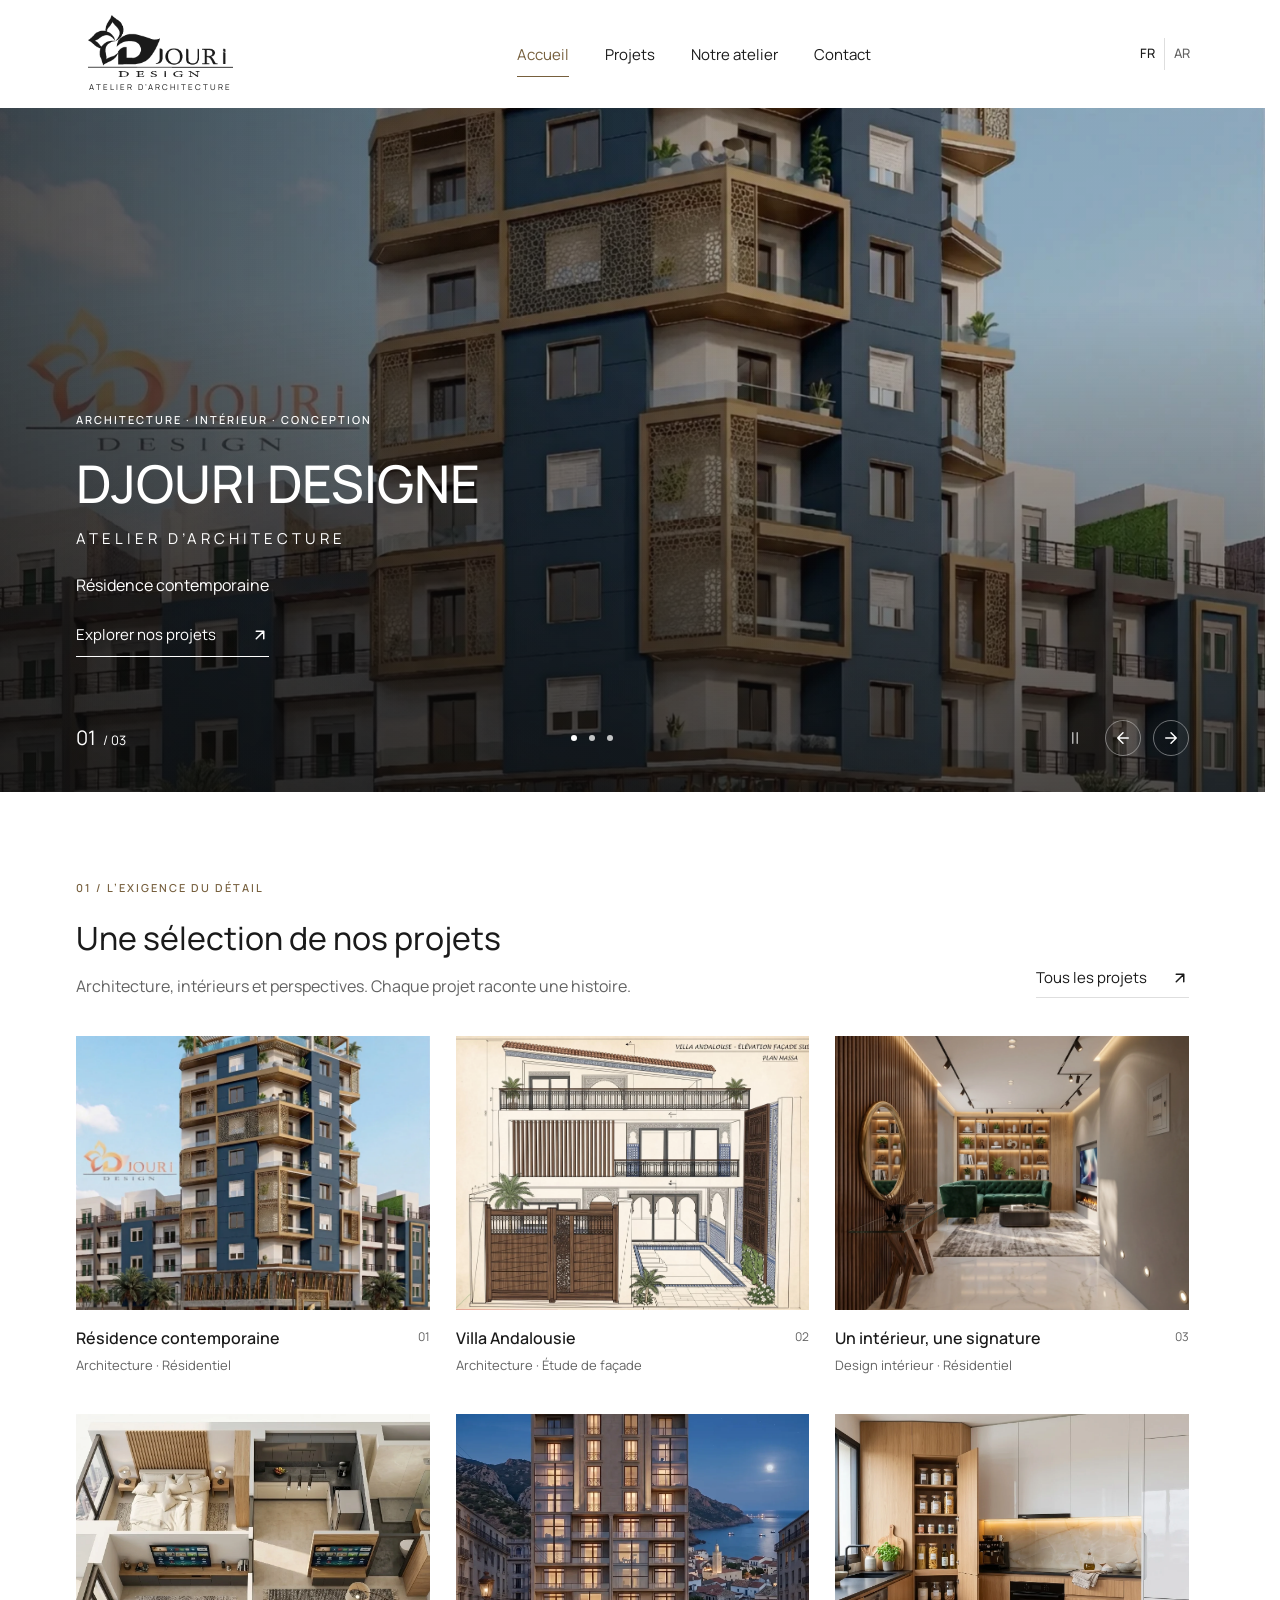
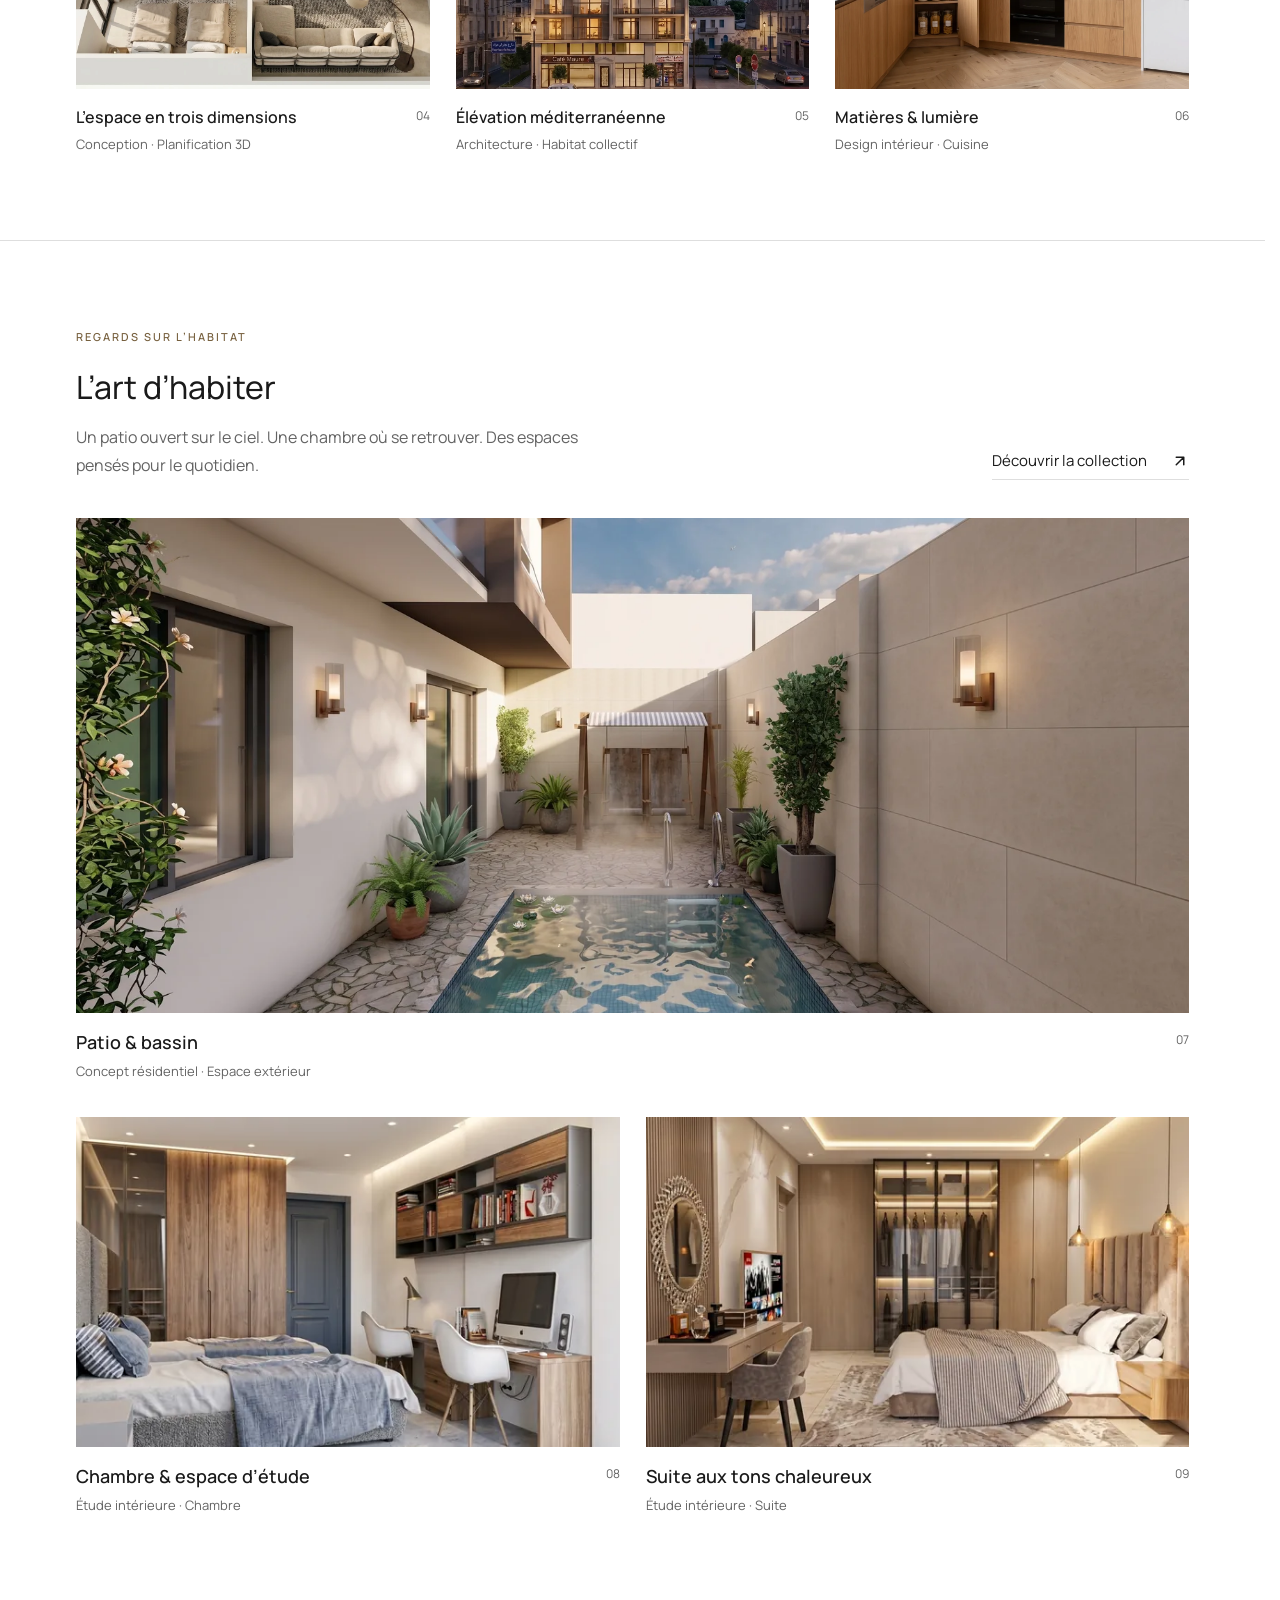
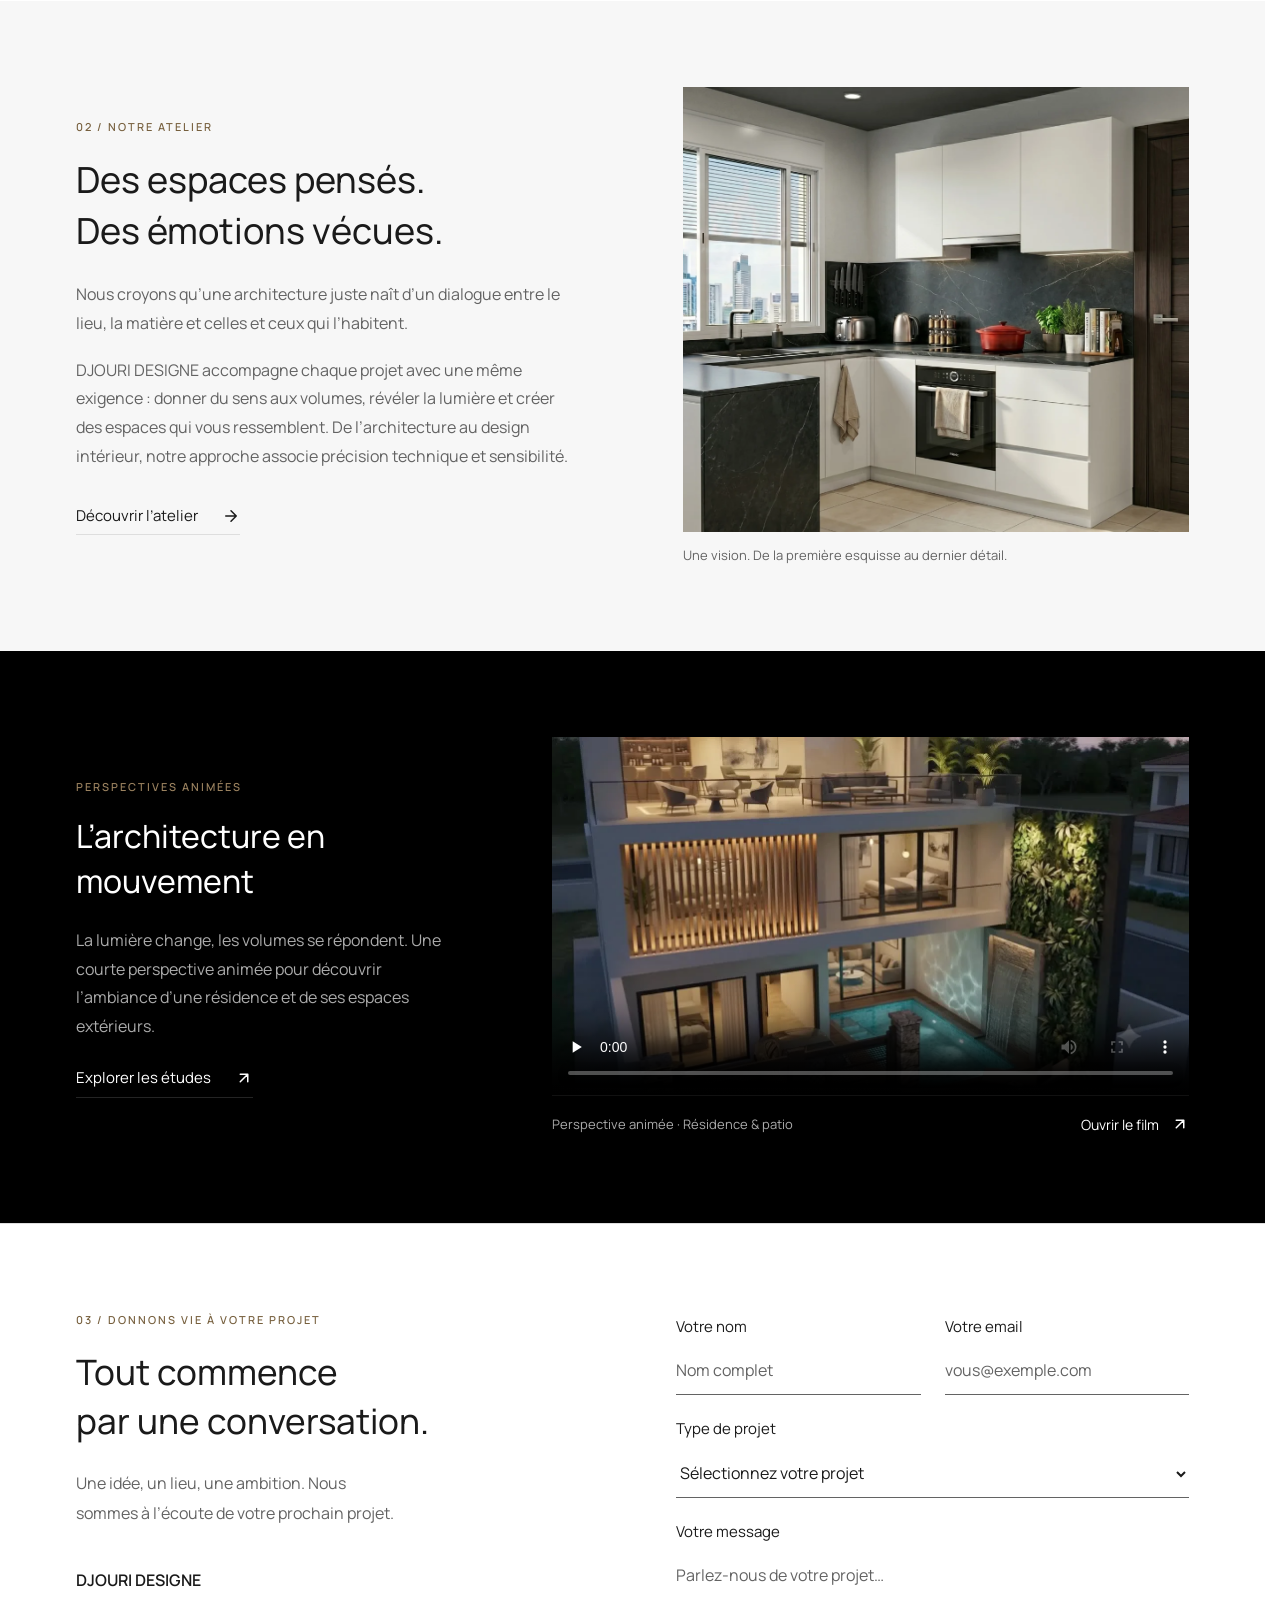
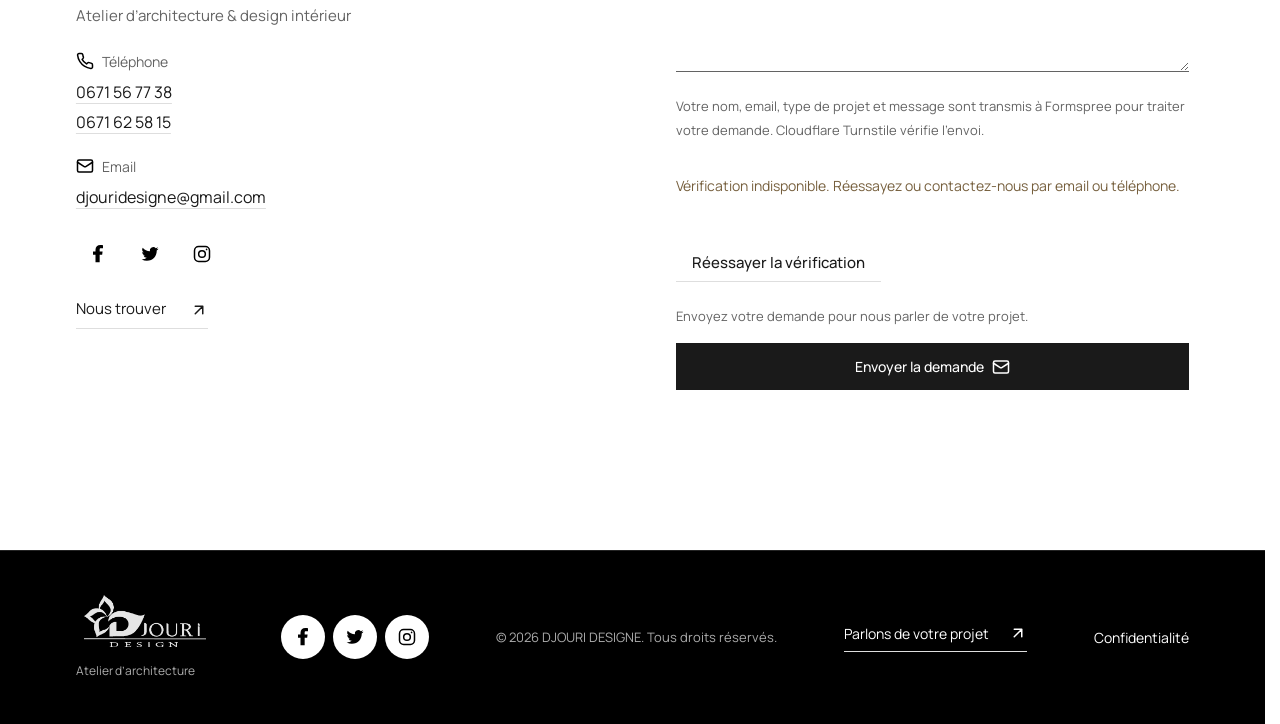
==== commit 183b2502: "Polish static portfolio motion, inquiry recovery and sharing" ====
--- a/index.html
+++ b/index.html
@@ -4,14 +4,24 @@
   <meta charset="utf-8">
   <meta name="viewport" content="width=device-width, initial-scale=1">
   <title data-fr="Architecture &amp; design intérieur — DJOURI DESIGNE" data-ar="العمارة والتصميم الداخلي — DJOURI DESIGNE">Architecture &amp; design intérieur — DJOURI DESIGNE</title>
-  <meta name="description" content="DJOURI DESIGNE, atelier d’architecture et de design intérieur. Découvrez nos projets et notre vision de l’espace." data-content-fr="DJOURI DESIGNE, atelier d’architecture et de design intérieur. Découvrez nos projets et notre vision de l’espace." data-content-ar="مكتب ديجوري ديزاين للهندسة المعمارية والتصميم الداخلي. اكتشف مشاريعنا ورؤيتنا.">
+  <meta name="description" content="DJOURI DESIGNE : projets d’architecture, espaces de vie et perspectives animées. Découvrez notre atelier et parlez-nous de votre projet." data-content-fr="DJOURI DESIGNE : projets d’architecture, espaces de vie et perspectives animées. Découvrez notre atelier et parlez-nous de votre projet." data-content-ar="ديجوري ديزاين: مشاريع معمارية ومساحات معيشة ومناظير متحركة. اكتشف مكتبنا وحدثنا عن مشروعك.">
   <meta property="og:site_name" content="DJOURI DESIGNE">
   <meta property="og:type" content="website">
   <meta property="og:title" content="Architecture &amp; design intérieur — DJOURI DESIGNE" data-content-fr="Architecture &amp; design intérieur — DJOURI DESIGNE" data-content-ar="العمارة والتصميم الداخلي — DJOURI DESIGNE">
-  <meta property="og:description" content="DJOURI DESIGNE, atelier d’architecture et de design intérieur. Découvrez nos projets et notre vision de l’espace." data-content-fr="DJOURI DESIGNE, atelier d’architecture et de design intérieur. Découvrez nos projets et notre vision de l’espace." data-content-ar="مكتب ديجوري ديزاين للهندسة المعمارية والتصميم الداخلي. اكتشف مشاريعنا ورؤيتنا.">
+  <meta property="og:description" content="DJOURI DESIGNE : projets d’architecture, espaces de vie et perspectives animées. Découvrez notre atelier et parlez-nous de votre projet." data-content-fr="DJOURI DESIGNE : projets d’architecture, espaces de vie et perspectives animées. Découvrez notre atelier et parlez-nous de votre projet." data-content-ar="ديجوري ديزاين: مشاريع معمارية ومساحات معيشة ومناظير متحركة. اكتشف مكتبنا وحدثنا عن مشروعك.">
   <meta name="twitter:card" content="summary_large_image">
   <meta name="twitter:title" content="Architecture &amp; design intérieur — DJOURI DESIGNE" data-content-fr="Architecture &amp; design intérieur — DJOURI DESIGNE" data-content-ar="العمارة والتصميم الداخلي — DJOURI DESIGNE">
-  <meta name="twitter:description" content="DJOURI DESIGNE, atelier d’architecture et de design intérieur. Découvrez nos projets et notre vision de l’espace." data-content-fr="DJOURI DESIGNE, atelier d’architecture et de design intérieur. Découvrez nos projets et notre vision de l’espace." data-content-ar="مكتب ديجوري ديزاين للهندسة المعمارية والتصميم الداخلي. اكتشف مشاريعنا ورؤيتنا.">
+  <meta name="twitter:description" content="DJOURI DESIGNE : projets d’architecture, espaces de vie et perspectives animées. Découvrez notre atelier et parlez-nous de votre projet." data-content-fr="DJOURI DESIGNE : projets d’architecture, espaces de vie et perspectives animées. Découvrez notre atelier et parlez-nous de votre projet." data-content-ar="ديجوري ديزاين: مشاريع معمارية ومساحات معيشة ومناظير متحركة. اكتشف مكتبنا وحدثنا عن مشروعك.">
+  <link rel="canonical" href="https://djouri.raystate.com/">
+  <meta property="og:url" content="https://djouri.raystate.com/">
+  <meta property="og:locale" content="fr_FR" data-content-fr="fr_FR" data-content-ar="ar_DZ">
+  <meta property="og:image" content="https://djouri.raystate.com/assets/residence-film-poster.webp">
+  <meta property="og:image:type" content="image/webp">
+  <meta property="og:image:width" content="1280">
+  <meta property="og:image:height" content="720">
+  <meta property="og:image:alt" content="Perspective d’une résidence contemporaine et de son patio" data-content-fr="Perspective d’une résidence contemporaine et de son patio" data-content-ar="منظور لإقامة معاصرة وفنائها">
+  <meta name="twitter:image" content="https://djouri.raystate.com/assets/residence-film-poster.webp">
+  <meta name="twitter:image:alt" content="Perspective d’une résidence contemporaine et de son patio" data-content-fr="Perspective d’une résidence contemporaine et de son patio" data-content-ar="منظور لإقامة معاصرة وفنائها">
   <link rel="icon" href="./assets/favicon.png" type="image/png">
   <link rel="stylesheet" href="https://fonts.googleapis.com/css2?family=Manrope:wght@400;450;500;550;600;650;700&amp;family=Noto+Sans+Arabic:wght@400;500;600&amp;display=swap">
   <link rel="stylesheet" href="./styles.css">
@@ -23,7 +33,7 @@
     <header class="site-header">
       <a class="brand" data-site-link href="./?lang=fr" aria-label="DJOURI DESIGNE">
         <img src="./assets/logo.png" alt="DJOURI DESIGNE" width="164" height="62">
-        <span>ATELIER D’ARCHITECTURE</span>
+        <span data-fr="ATELIER D’ARCHITECTURE" data-ar="مكتب الهندسة المعمارية">ATELIER D’ARCHITECTURE</span>
       </a>
       <nav id="main-nav" class="main-nav" aria-label="Navigation principale" data-aria-label-fr="Navigation principale" data-aria-label-ar="التنقل الرئيسي">
         <a data-site-link href="./?lang=fr" aria-current="page" data-status="active"><span data-fr="Accueil" data-ar="الرئيسية">Accueil</span></a>
@@ -51,8 +61,8 @@
         <div class="hero-shade"></div>
         <div class="hero-copy">
           <span data-fr="ARCHITECTURE · INTÉRIEUR · CONCEPTION" data-ar="عمارة · تصميم داخلي · ابتكار" class="eyebrow">ARCHITECTURE · INTÉRIEUR · CONCEPTION</span>
-          <h1>DJOURI DESIGNE<span>ATELIER D’ARCHITECTURE</span></h1>
-          <p data-fr="Design Contemporain de Haute Tour" data-ar="تصميم برجي معاصر" class="hero-caption">Design Contemporain de Haute Tour</p>
+          <h1>DJOURI DESIGNE<span data-fr="ATELIER D’ARCHITECTURE" data-ar="مكتب الهندسة المعمارية">ATELIER D’ARCHITECTURE</span></h1>
+          <p data-fr="Résidence contemporaine" data-ar="إقامة معاصرة" class="hero-caption">Résidence contemporaine</p>
           <a class="hero-link" data-site-link href="./projets/?lang=fr"><span data-fr="Explorer nos projets" data-ar="اكتشف مشاريعنا">Explorer nos projets</span><svg class="icon icon-up" width="18" height="18" viewBox="0 0 24 24" fill="none" stroke="currentColor" stroke-width="2" stroke-linecap="round" stroke-linejoin="round" aria-hidden="true"><path d="M7 17 17 7M7 7h10v10"/></svg></a>
         </div>
         <div class="hero-bottom">
@@ -249,6 +259,7 @@
             </select>
           </label>
           <label><span data-fr="Votre message" data-ar="الرسالة">Votre message</span><textarea name="message" required rows="4" placeholder="Parlez-nous de votre projet…" data-placeholder-fr="Parlez-nous de votre projet…" data-placeholder-ar="حدثنا عن مشروعك…"></textarea></label>
+          <p class="form-privacy" data-fr="Votre nom, email, type de projet et message sont transmis à Formspree pour traiter votre demande. Cloudflare Turnstile vérifie l’envoi." data-ar="يُرسل اسمك وبريدك الإلكتروني ونوع مشروعك ورسالتك إلى Formspree لمعالجة طلبك. تتحقق Cloudflare Turnstile من الإرسال.">Votre nom, email, type de projet et message sont transmis à Formspree pour traiter votre demande. Cloudflare Turnstile vérifie l’envoi.</p>
           <div class="inquiry-verification" data-turnstile-sitekey="0x4AAAAAABDo3LD4GLKBstnv">
             <div data-turnstile-widget></div>
             <p data-turnstile-status role="status" aria-live="polite" aria-atomic="true" data-fr="Chargement de la vérification…" data-ar="جارٍ تحميل التحقق…">Chargement de la vérification…</p>
@@ -277,6 +288,7 @@
       </div>
       <p data-fr="© 2026 DJOURI DESIGNE. Tous droits réservés." data-ar="© 2026 ديجوري ديزاين. جميع الحقوق محفوظة.">© 2026 DJOURI DESIGNE. Tous droits réservés.</p>
       <a class="text-link" data-site-link href="./contact/?lang=fr"><span data-fr="Parlons de votre projet" data-ar="لنتحدث عن مشروعك">Parlons de votre projet</span><svg class="icon icon-up" width="18" height="18" viewBox="0 0 24 24" fill="none" stroke="currentColor" stroke-width="2" stroke-linecap="round" stroke-linejoin="round" aria-hidden="true"><path d="M7 17 17 7M7 7h10v10"/></svg></a>
+      <a class="privacy-link" data-site-link href="./contact/?lang=fr#confidentialite" data-fr="Confidentialité" data-ar="الخصوصية">Confidentialité</a>
     </footer>
   </div>
   <dialog class="lightbox" aria-labelledby="project-title" aria-describedby="project-caption">
--- a/styles.css
+++ b/styles.css
@@ -1,6 +1,8 @@
 /* Ordinary CSS: no Tailwind or build step. */
 :root {
-  --bronze: oklch(0.625 0.058 77);
+  --bronze: oklch(0.50 0.058 77);
+  --bronze-bright: oklch(0.625 0.058 77);
+  --motion-easing: cubic-bezier(.22, 1, .36, 1);
   --on-image: oklch(1 0 0);
   --image-shade: oklch(0.15 0 0 / 65%);
   --image-shade-soft: oklch(0.15 0 0 / 5%);
@@ -11,7 +13,7 @@
   --background: oklch(1 0 0);
   --foreground: oklch(0.218 0 0);
   --muted: oklch(0.976 0 0);
-  --muted-foreground: oklch(0.573 0 0);
+  --muted-foreground: oklch(0.50 0 0);
   --border: oklch(0.9 0 0);
 }
 * { box-sizing: border-box; border-color: var(--border); }
@@ -145,7 +147,7 @@
 .hero-slide {
   object-fit:cover;
   opacity:0;
-  transition:opacity 1.4s ease;
+  transition:opacity 900ms var(--motion-easing);
   object-position:center 57%;
 }
 .hero-slide.slide-0 {
@@ -178,7 +180,7 @@
 }
 .hero-copy .eyebrow {
   color:var(--on-image);
-  opacity:.85;
+  opacity:1;
   margin-bottom:23px;
 }
 .hero h1 {
@@ -197,7 +199,7 @@
   font-size:1rem;
   margin-top:25px;
   color:var(--on-image);
-  opacity:.88;
+  opacity:1;
 }
 .hero-link {
   display:inline-flex;
@@ -221,7 +223,7 @@
 }
 .slide-counter span {
   font-size:0.8125rem;
-  opacity:.65;
+  opacity:1;
   padding-inline-start:4px;
 }
 .slide-dots {
@@ -235,7 +237,7 @@
   border-radius:50%;
   padding:0;
   background:var(--on-image);
-  opacity:.4;
+  opacity:.75;
   outline:7px solid transparent;
 }
 .slide-dot.active {
@@ -252,9 +254,12 @@
   width:36px;
   height:36px;
 }
+@media (hover: hover) and (pointer: fine) {
 .slide-arrows button:hover {
   background:var(--image-shade);
 }
+}
+
 .slide-arrows button:first-child {
   border:0;
   opacity:.65;
@@ -314,9 +319,9 @@
   width:100%;
   height:100%;
   object-fit:cover;
-  transition:transform .5s;
-}
-.project-image:hover img {
+  transition:transform 350ms var(--motion-easing);
+}
+.project-image:focus-visible img {
   transform:scale(1.035);
 }
 .project-open {
@@ -332,7 +337,7 @@
   opacity:0;
   transition:opacity .2s;
 }
-.project-image:hover .project-open,.project-image:focus-visible .project-open {
+.project-image:focus-visible .project-open {
   opacity:1;
 }
 .project-label {
@@ -586,10 +591,13 @@
   inset-inline-end:25px;
   top:25px;
 }
+@media (hover: hover) and (pointer: fine) {
 .project-filters button:hover,.language:hover {
   background:transparent;
   color:var(--bronze);
 }
+}
+
 @media(min-width:1500px) {
   .hero-slide.slide-0 {
     object-position:center 61%;
@@ -880,9 +888,12 @@
 .site-footer>a {
   color:var(--footer-foreground);
 }
+@media (hover: hover) and (pointer: fine) {
 .site-footer>a:hover {
   color:var(--bronze);
 }
+}
+
 @media(max-width:900px) {
   .site-footer {
     padding:32px 5%;
@@ -906,7 +917,10 @@
 .studio-copy h1 { font-size: 36px; font-weight: 450; line-height: 1.4; white-space: pre-line; margin-bottom: 24px; }
 .contact-section h1 { font-size: 35px; font-weight: 450; line-height: 1.4; white-space: pre-line; }
 .inquiry-submit { border: 1px solid var(--border); background: var(--background); }
+@media (hover: hover) and (pointer: fine) {
 .inquiry-submit:hover { background: var(--muted); }
+}
+
 .slide-counter .slide-number { font-size: inherit; opacity: 1; padding: 0; }
 .mobile-menu .icon-close, [data-pause-carousel] .icon-play { display: none; }
 .mobile-menu[aria-expanded="true"] .icon-menu, [data-pause-carousel][aria-pressed="true"] .icon-pause { display: none; }
@@ -1087,9 +1101,12 @@
   text-decoration-color: var(--border);
   text-underline-offset: 5px;
 }
+@media (hover: hover) and (pointer: fine) {
 .contact-channels a:hover {
   text-decoration-color: var(--foreground);
 }
+}
+
 .contact-location-link {
   margin-top: 22px;
 }
@@ -1116,9 +1133,12 @@
   border-color: var(--foreground);
   color: var(--background);
 }
+@media (hover: hover) and (pointer: fine) {
 .inquiry-actions .inquiry-submit:hover {
   background: #333;
 }
+}
+
 .location-section {
   background: var(--muted);
   border-top: 1px solid var(--border);
@@ -1176,3 +1196,48 @@
   background: #fff;
   border-radius: 50%;
 }
+
+/* Motion changes only compositing properties; the static document stays visible. */
+input::placeholder, textarea::placeholder { color: var(--muted-foreground); opacity: 1; }
+.inquiry-form input:focus-visible, .inquiry-form textarea:focus-visible,
+.inquiry-form select:focus-visible { outline: 2px solid var(--bronze); outline-offset: 4px; }
+.film-section:not(.film-section-portrait) .eyebrow,
+.site-footer > a:hover { color: var(--bronze-bright); }
+[dir="rtl"] .brand span, [dir="rtl"] .hero h1 span { letter-spacing: 0; }
+.text-link { transition: color 200ms, border-color 200ms; }
+.text-link .icon, .hero-link .icon { transition: transform 200ms var(--motion-easing); }
+.text-link:focus-visible .icon, .hero-link:focus-visible .icon { transform: translateX(3px); }
+[dir="rtl"] .text-link:focus-visible .icon, [dir="rtl"] .hero-link:focus-visible .icon { transform: translateX(-3px); }
+.main-nav a { text-underline-offset: 7px; }
+.main-nav a:focus-visible { text-decoration: underline; }
+.form-privacy { color: var(--muted-foreground); font-size: .8125rem; line-height: 1.8; }
+.inquiry-verification [data-turnstile-status] { min-height: 3.6em; }
+.inquiry-form [data-inquiry-status] { min-height: 3.6em; }
+.privacy-section { border-top: 1px solid var(--border); scroll-margin-top: 24px; }
+.privacy-section summary { cursor: pointer; font-size: 1.25rem; }
+.privacy-section p { max-width: 76ch; margin-top: 20px; color: var(--muted-foreground); line-height: 1.9; }
+.privacy-section a { text-decoration: underline; text-underline-offset: 4px; overflow-wrap: anywhere; }
+@media (hover: hover) and (pointer: fine) {
+  .project-image:hover img { transform: scale(1.035); }
+  .project-image:hover .project-open { opacity: 1; }
+  .text-link:hover { border-color: currentColor; }
+  .text-link:hover .icon, .hero-link:hover .icon { transform: translateX(3px); }
+  [dir="rtl"] .text-link:hover .icon, [dir="rtl"] .hero-link:hover .icon { transform: translateX(-3px); }
+  .main-nav a:hover { text-decoration: underline; }
+}
+@media (hover: none), (pointer: coarse) { .project-open { opacity: 1; } }
+@media (prefers-reduced-motion: reduce) {
+  .project-image img, .text-link .icon, .hero-link .icon { transform: none !important; }
+}
+
+.inquiry-form [data-inquiry-status][hidden] { display: block !important; visibility: hidden; }
+
+/* Navigation remains available when JavaScript is disabled or initialization fails. */
+@media (max-width: 640px) {
+  html:not(.js) .site-header { height: auto; min-height: 83px; flex-wrap: wrap; padding-block: 15px; }
+  html:not(.js) .main-nav { display: flex; width: 100%; order: 3; gap: 12px 20px; flex-wrap: wrap; }
+  html:not(.js) .mobile-menu { display: none; }
+}
+
+.hero-shade { background-color: rgb(0 0 0 / 16%); }
+.inquiry-form input, .inquiry-form textarea, .inquiry-form select { border-bottom-color: var(--muted-foreground); }
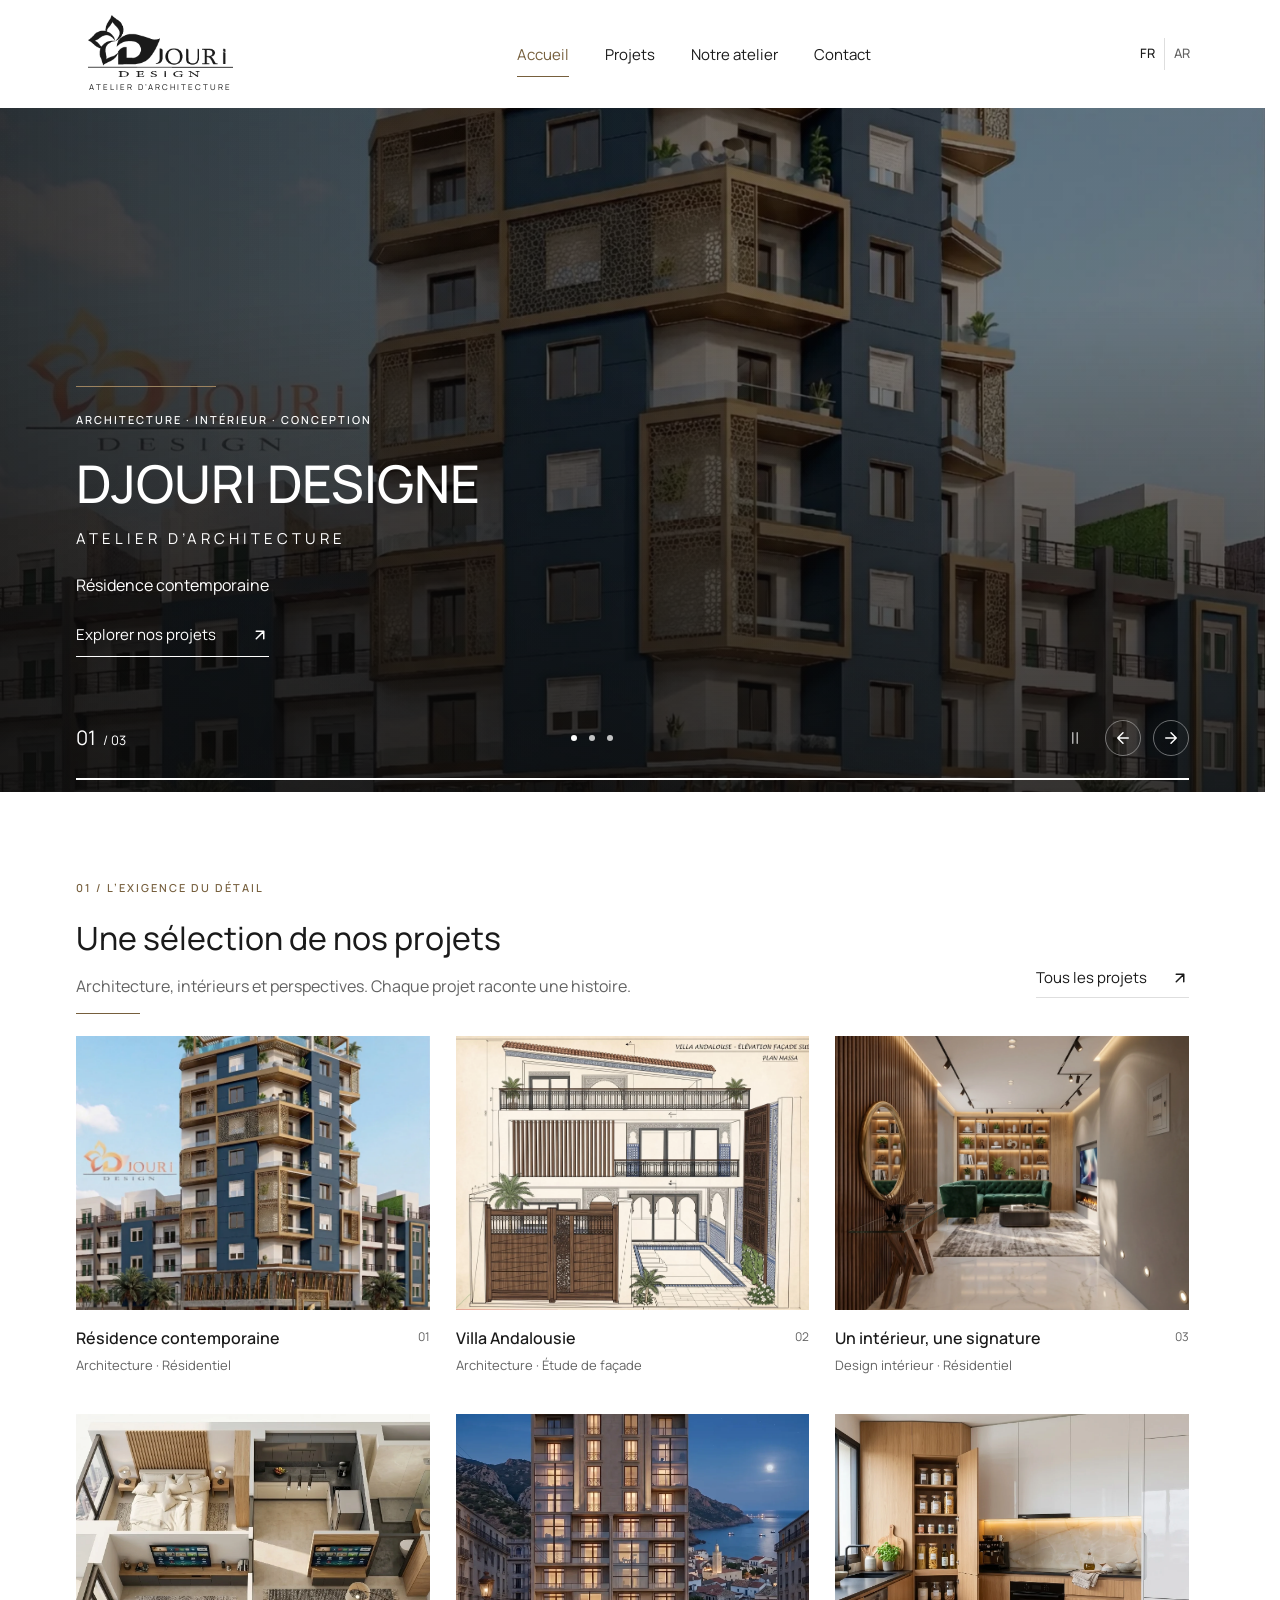
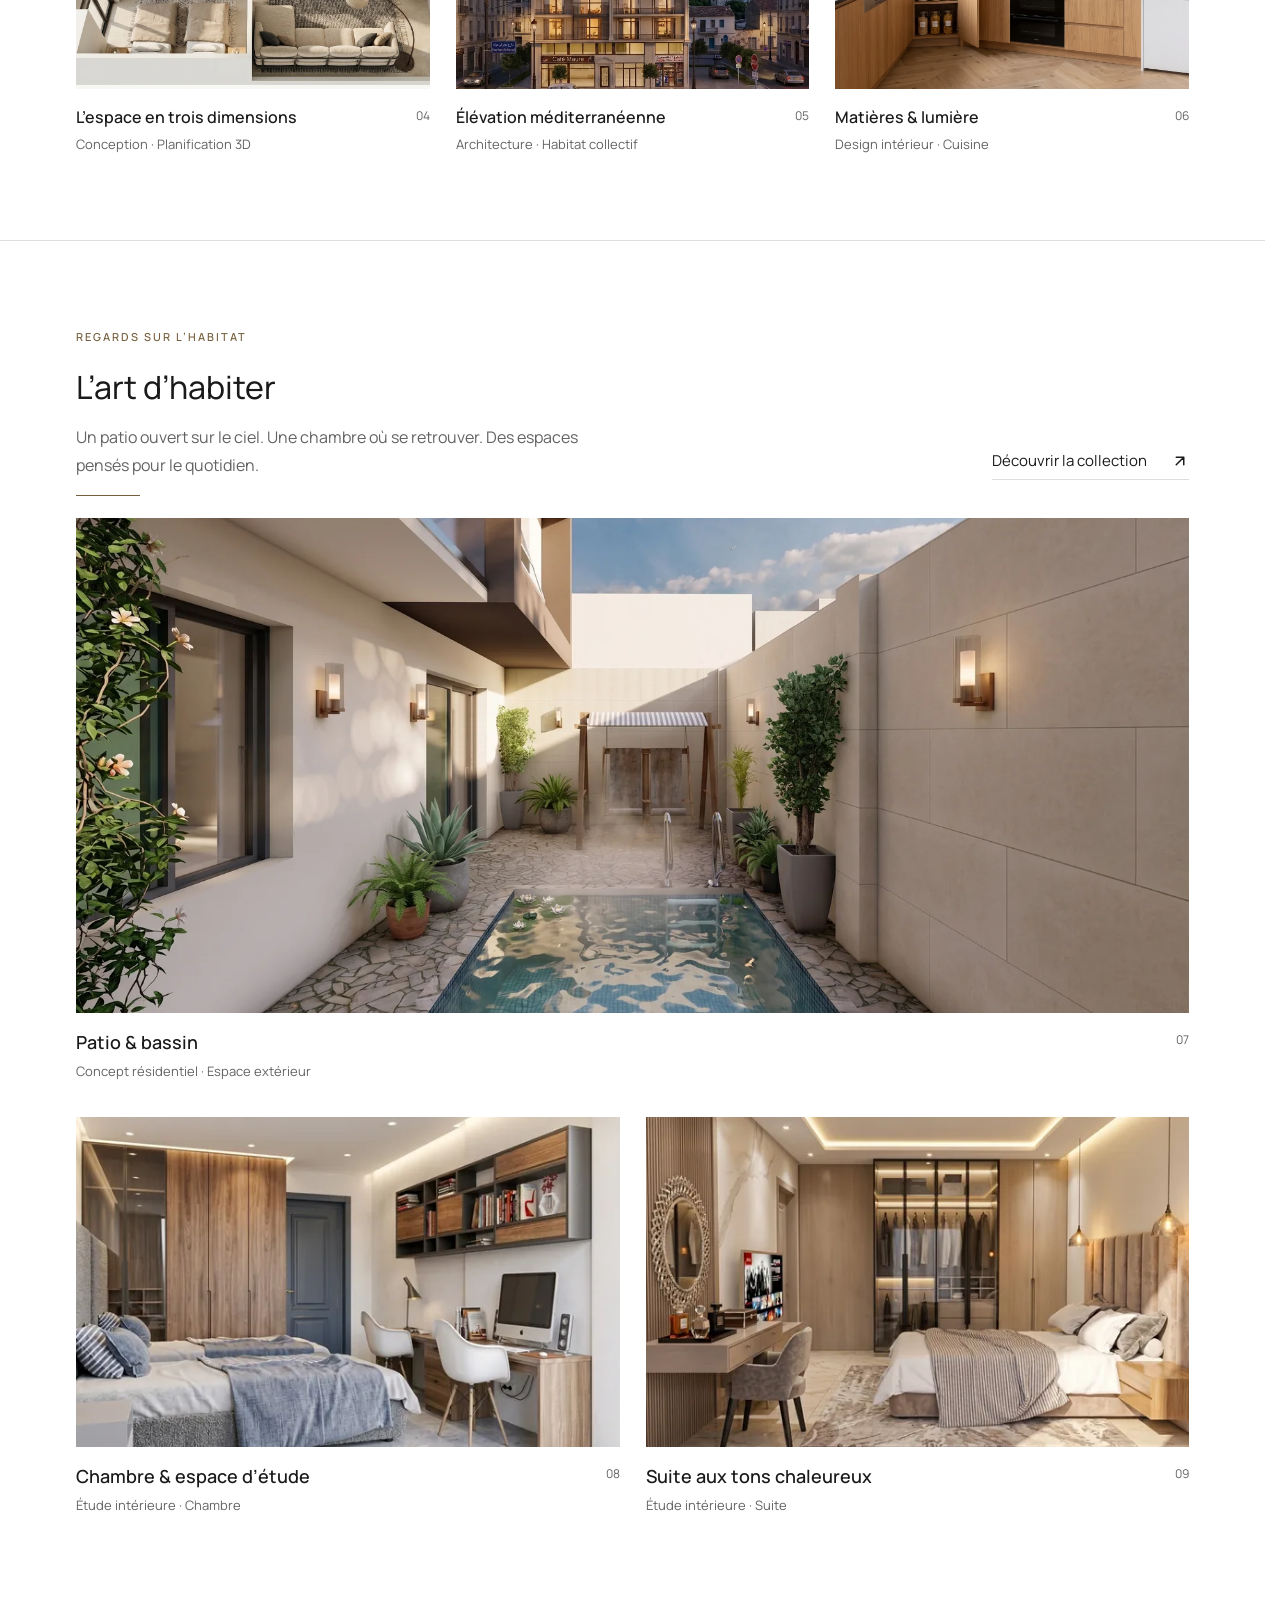
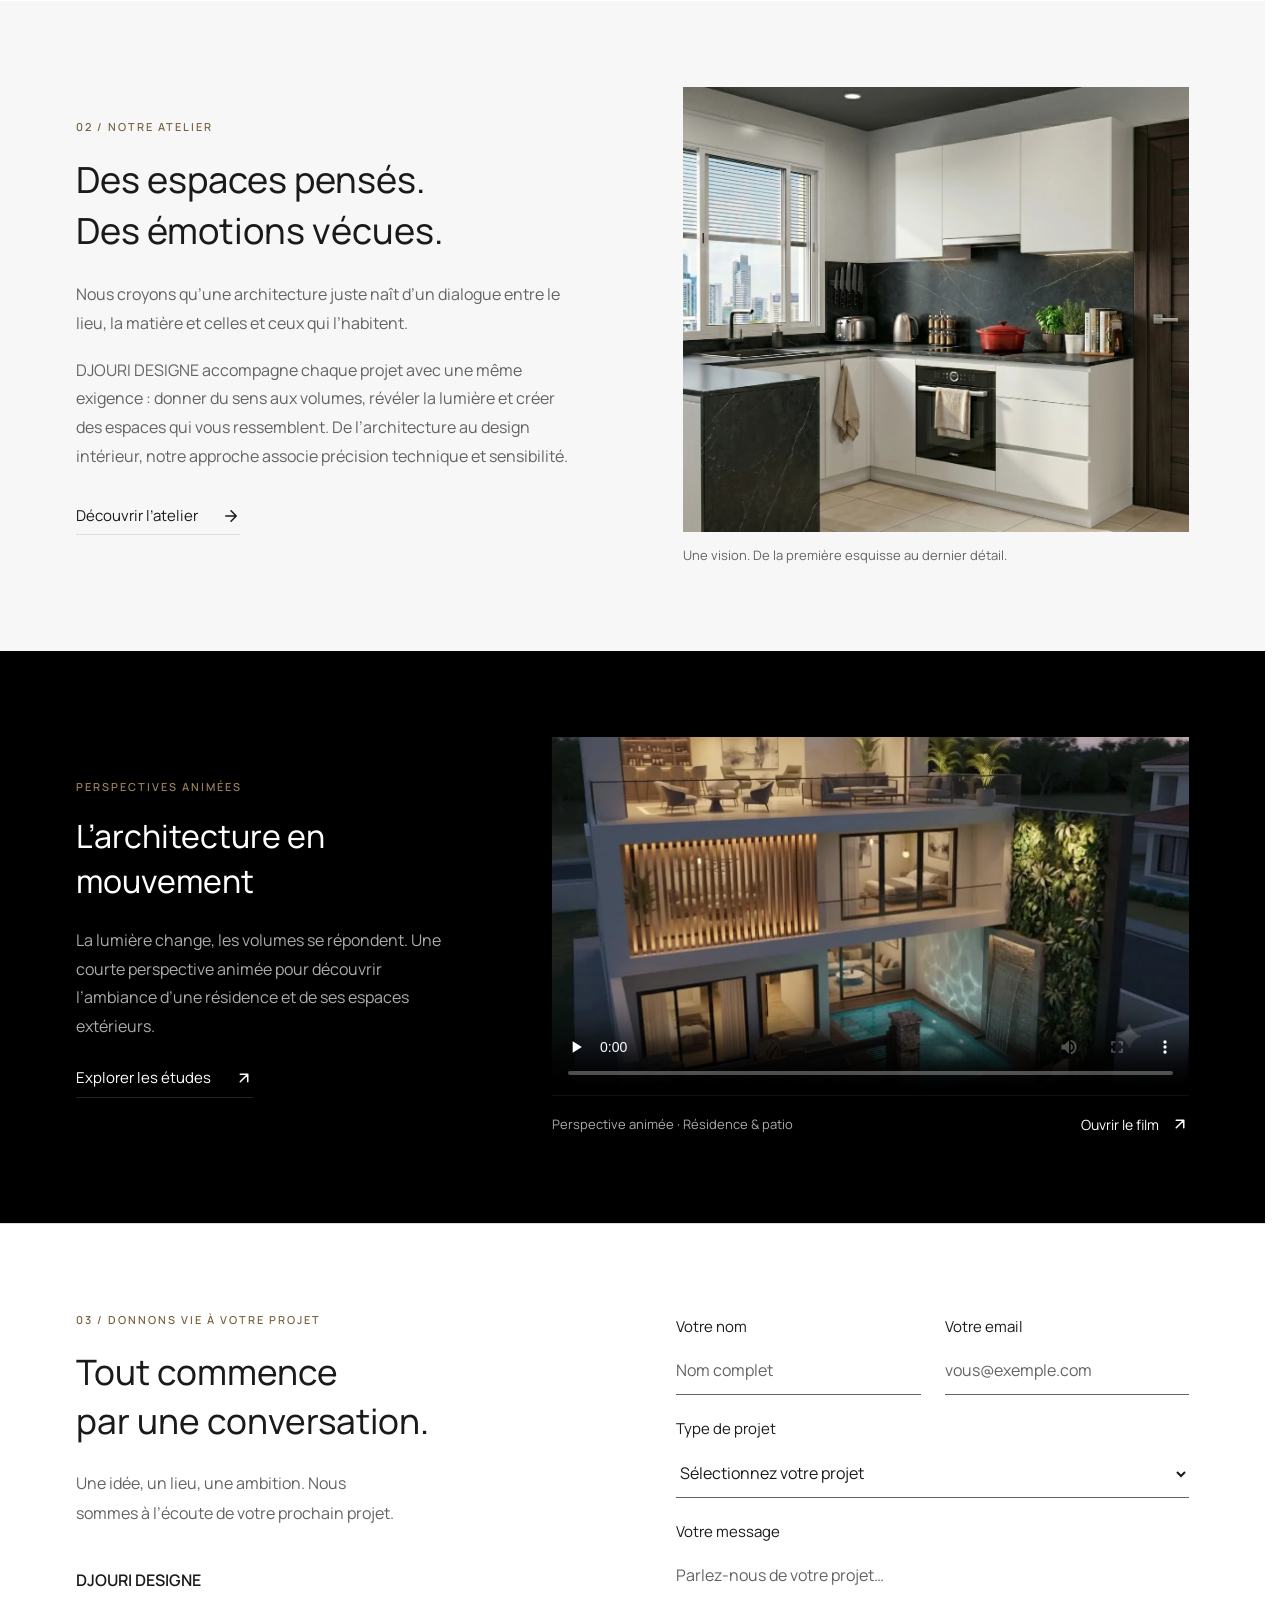
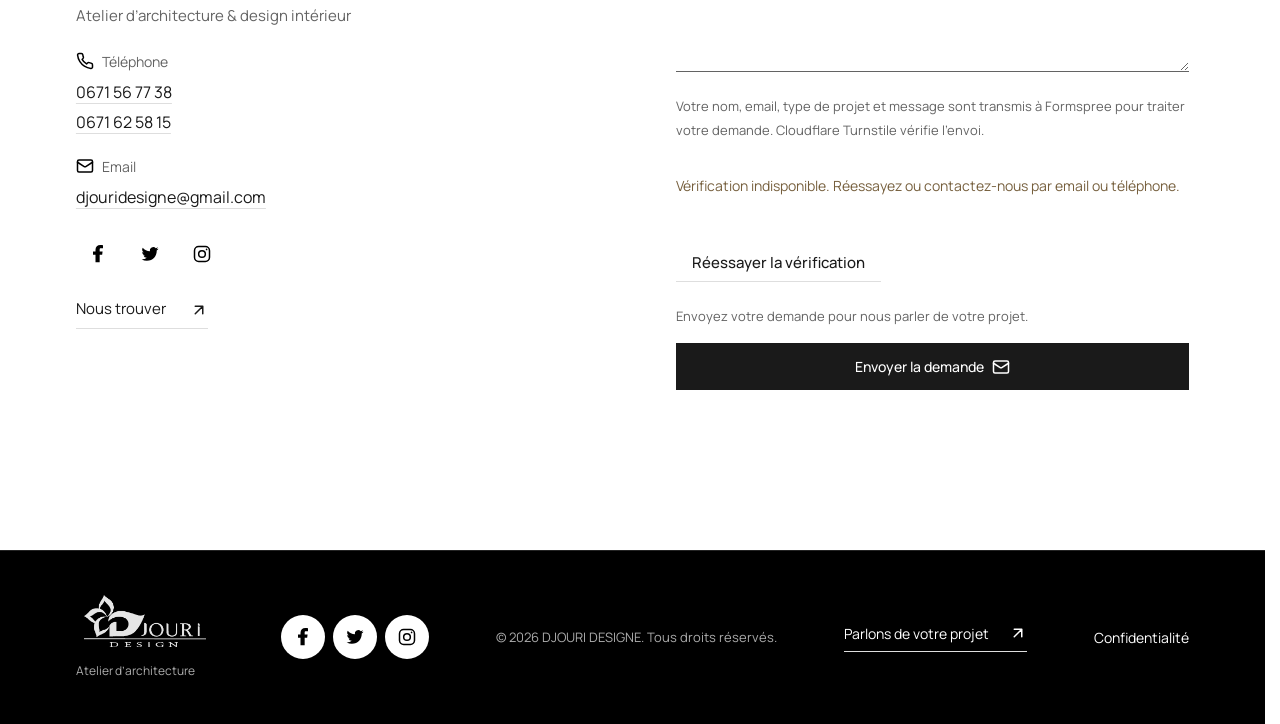
==== commit 86cf0bd5: "Replace flickering entrances with cinematic architectural motion" ====
--- a/index.html
+++ b/index.html
@@ -3,6 +3,67 @@
 <head>
   <meta charset="utf-8">
   <meta name="viewport" content="width=device-width, initial-scale=1">
+  <script data-motion-bootstrap>
+    (() => {
+      const root = document.documentElement;
+      const language = new URLSearchParams(location.search).get('lang') === 'ar' ? 'ar' : 'fr';
+      root.lang = language;
+      root.dir = language === 'ar' ? 'rtl' : 'ltr';
+      const active = !matchMedia('(prefers-reduced-motion: reduce)').matches;
+      root.classList.add('js');
+      if (active) root.classList.add('motion-boot');
+      window.djouriOpening = { active, ready: false, deadline: performance.now() + 800 };
+      if (language === 'ar') {
+        const translate = (node) => {
+          if (node.nodeType !== 1) node = node.parentElement;
+          if (!node) return;
+          [node, ...node.querySelectorAll('[data-ar], [data-alt-ar], [data-aria-label-ar], [data-placeholder-ar], [data-content-ar], [data-title-ar], [data-language]')].forEach((element) => {
+            if (element.hasAttribute('data-language')) {
+              const selected = element.getAttribute('data-language') === 'ar';
+              element.classList.toggle('active', selected);
+              element.setAttribute('aria-pressed', String(selected));
+            }
+            const value = element.getAttribute('data-ar');
+            if (value !== null && element.textContent !== value) element.textContent = value;
+            ['alt', 'aria-label', 'placeholder', 'content', 'title'].forEach((attribute) => {
+              const translated = element.getAttribute('data-' + attribute + '-ar');
+              if (translated !== null && element.getAttribute(attribute) !== translated) element.setAttribute(attribute, translated);
+            });
+          });
+        };
+        const observer = new MutationObserver((records) => records.forEach((record) => record.addedNodes.forEach(translate)));
+        observer.observe(root, { childList: true, subtree: true });
+        window.djouriOpening.languageObserver = observer;
+      }
+      window.djouriOpening.timer = setTimeout(() => {
+        root.classList.remove('motion-boot');
+        window.djouriOpening.active = false;
+      }, 800);
+      // Keep the mobile header stable and its menu usable even if the shared script stalls.
+      const fallbackMenu = (open) => {
+        const button = document.querySelector('.mobile-menu');
+        document.querySelector('.main-nav')?.classList.toggle('is-open', open);
+        button?.setAttribute('aria-expanded', String(open));
+        button?.setAttribute('aria-label', language === 'ar'
+          ? (open ? 'إغلاق القائمة' : 'فتح القائمة') : (open ? 'Fermer le menu' : 'Ouvrir le menu'));
+      };
+      document.addEventListener('click', (event) => {
+        if (window.djouriOpening.ready) return;
+        const button = event.target.closest('.mobile-menu');
+        if (button) fallbackMenu(button.getAttribute('aria-expanded') !== 'true');
+        const link = event.target.closest('[data-site-link]');
+        if (link) {
+          const href = link.getAttribute('href');
+          const hash = href.includes('#') ? '#' + href.split('#')[1] : '';
+          link.setAttribute('href', href.split(/[?#]/)[0] + '?lang=' + language + hash);
+          fallbackMenu(false);
+        }
+      });
+      document.addEventListener('keydown', (event) => {
+        if (!window.djouriOpening.ready && event.key === 'Escape') fallbackMenu(false);
+      });
+    })();
+  </script>
   <title data-fr="Architecture &amp; design intérieur — DJOURI DESIGNE" data-ar="العمارة والتصميم الداخلي — DJOURI DESIGNE">Architecture &amp; design intérieur — DJOURI DESIGNE</title>
   <meta name="description" content="DJOURI DESIGNE : projets d’architecture, espaces de vie et perspectives animées. Découvrez notre atelier et parlez-nous de votre projet." data-content-fr="DJOURI DESIGNE : projets d’architecture, espaces de vie et perspectives animées. Découvrez notre atelier et parlez-nous de votre projet." data-content-ar="ديجوري ديزاين: مشاريع معمارية ومساحات معيشة ومناظير متحركة. اكتشف مكتبنا وحدثنا عن مشروعك.">
   <meta property="og:site_name" content="DJOURI DESIGNE">
@@ -60,10 +121,10 @@
         </div>
         <div class="hero-shade"></div>
         <div class="hero-copy">
-          <span data-fr="ARCHITECTURE · INTÉRIEUR · CONCEPTION" data-ar="عمارة · تصميم داخلي · ابتكار" class="eyebrow">ARCHITECTURE · INTÉRIEUR · CONCEPTION</span>
-          <h1>DJOURI DESIGNE<span data-fr="ATELIER D’ARCHITECTURE" data-ar="مكتب الهندسة المعمارية">ATELIER D’ARCHITECTURE</span></h1>
-          <p data-fr="Résidence contemporaine" data-ar="إقامة معاصرة" class="hero-caption">Résidence contemporaine</p>
-          <a class="hero-link" data-site-link href="./projets/?lang=fr"><span data-fr="Explorer nos projets" data-ar="اكتشف مشاريعنا">Explorer nos projets</span><svg class="icon icon-up" width="18" height="18" viewBox="0 0 24 24" fill="none" stroke="currentColor" stroke-width="2" stroke-linecap="round" stroke-linejoin="round" aria-hidden="true"><path d="M7 17 17 7M7 7h10v10"/></svg></a>
+          <span data-hero-reveal data-fr="ARCHITECTURE · INTÉRIEUR · CONCEPTION" data-ar="عمارة · تصميم داخلي · ابتكار" class="eyebrow">ARCHITECTURE · INTÉRIEUR · CONCEPTION</span>
+          <h1 data-hero-reveal>DJOURI DESIGNE<span data-fr="ATELIER D’ARCHITECTURE" data-ar="مكتب الهندسة المعمارية">ATELIER D’ARCHITECTURE</span></h1>
+          <p data-hero-reveal data-fr="Résidence contemporaine" data-ar="إقامة معاصرة" class="hero-caption">Résidence contemporaine</p>
+          <a data-hero-reveal class="hero-link" data-site-link href="./projets/?lang=fr"><span data-fr="Explorer nos projets" data-ar="اكتشف مشاريعنا">Explorer nos projets</span><svg class="icon icon-up" width="18" height="18" viewBox="0 0 24 24" fill="none" stroke="currentColor" stroke-width="2" stroke-linecap="round" stroke-linejoin="round" aria-hidden="true"><path d="M7 17 17 7M7 7h10v10"/></svg></a>
         </div>
         <div class="hero-bottom">
           <span class="slide-counter"><span class="slide-number">01</span><span> / 03</span></span>
@@ -78,6 +139,7 @@
             <button type="button" class="icon-button" aria-label="Diapositive suivante" data-aria-label-fr="Diapositive suivante" data-aria-label-ar="الشريحة التالية" data-slide-step="1"><svg class="icon icon-right" width="18" height="18" viewBox="0 0 24 24" fill="none" stroke="currentColor" stroke-width="2" stroke-linecap="round" stroke-linejoin="round" aria-hidden="true"><path d="m12 5 7 7-7 7M5 12h14"/></svg></button>
           </div>
         </div>
+        <span class="hero-progress" aria-hidden="true"><span></span></span>
       </section>
       <section class="portfolio-section section-wrap">
         <div class="section-heading">
--- a/styles.css
+++ b/styles.css
@@ -147,7 +147,7 @@
 .hero-slide {
   object-fit:cover;
   opacity:0;
-  transition:opacity 900ms var(--motion-easing);
+  /* The decoded incoming slide fades over an opaque outgoing frame in JavaScript. */
   object-position:center 57%;
 }
 .hero-slide.slide-0 {
@@ -1239,5 +1239,60 @@
   html:not(.js) .mobile-menu { display: none; }
 }
 
-.hero-shade { background-color: rgb(0 0 0 / 16%); }
+.hero-shade, [dir=rtl] .hero-shade { background-color: rgb(0 0 0 / 43%); }
 .inquiry-form input, .inquiry-form textarea, .inquiry-form select { border-bottom-color: var(--muted-foreground); }
+
+/* Architectural cinema: prepaint preparation, whole-text masks and decoded slides. */
+.hero { background: var(--footer-surface); }
+.hero-slide { visibility: hidden; }
+.hero-slide.visible { visibility: visible; }
+.motion-boot [data-hero-reveal] { clip-path: inset(0 0 100% 0); transform: translateY(16px); }
+.motion-boot .hero-slide.visible { transform: scale(1.045); }
+.hero-copy::before {
+  content: ''; position: absolute; top: -24px; inset-inline-start: 0;
+  width: clamp(60px, 12vw, 140px); height: 1px;
+  background: var(--bronze-bright); transform-origin: left center;
+}
+[dir=rtl] .hero-copy::before { transform-origin: right center; }
+.motion-boot .hero-copy::before { transform: scaleX(0); }
+.hero-opening .hero-copy::before { animation: architectural-line 450ms var(--motion-easing) both; }
+@keyframes architectural-line { from { transform: scaleX(0); } to { transform: scaleX(1); } }
+.hero-progress { position: absolute; bottom: 12px; inset-inline: 6%; height: 2px; background: rgb(255 255 255 / 20%); }
+.hero-progress > span { display: block; width: 100%; height: 100%; background: var(--on-image); transform: scaleX(0); transform-origin: left center; }
+[dir=rtl] .hero-progress > span { transform-origin: right center; }
+[data-reveal-pending]:not([data-project]),
+[data-reveal-pending] .project-image, [data-reveal-pending] .project-label { clip-path: inset(0 0 100% 0); }
+.section-heading { position: relative; }
+.section-heading::after {
+  content: ''; position: absolute; bottom: -16px; inset-inline-start: 0;
+  width: 64px; height: 1px; background: var(--bronze);
+}
+.film-section .section-heading::after { background: var(--bronze-bright); }
+.section-heading:has([data-reveal-pending])::after { transform: scaleX(0); }
+.section-heading::after { transform-origin: left center; }
+[dir=rtl] .section-heading::after { transform-origin: right center; }
+.section-heading.is-revealed::after { animation: architectural-line 450ms var(--motion-easing) both; }
+.project-image img { transition-duration: 300ms; }
+.project-open { transform: translateY(5px); transition: opacity 220ms, transform 300ms var(--motion-easing); }
+.project-image:focus-visible .project-open { transform: translateY(0); }
+@media (hover: hover) and (pointer: fine) {
+  .project-image:hover .project-open { transform: translateY(0); }
+  .project-image:hover img { transform: scale(1.045); }
+}
+@media (hover: none), (pointer: coarse) { .project-open { transform: none; } }
+@media (prefers-reduced-motion: reduce) {
+  [data-hero-reveal], [data-reveal-pending], [data-reveal-pending] .project-image,
+  [data-reveal-pending] .project-label { clip-path: none !important; transform: none !important; }
+  .hero-slide { transform: none !important; }
+  .hero-copy::before { animation: none; transform: none; }
+  .hero-progress { display: none; }
+  .project-open { transform: none; }
+}
+
+[data-reveal-pending] .project-image, img[data-reveal-pending] { clip-path: inset(100% 0 0 0); }
+
+[data-image-pending] { clip-path: inset(100% 0 0 0); }
+@media (prefers-reduced-motion: reduce) { [data-image-pending] { clip-path: none !important; } }
+/* Keep slide-local crossfade layers behind the shade, text and controls. */
+.hero-slides { z-index: 0; }
+.hero :focus-visible { outline-color: var(--on-image); }
